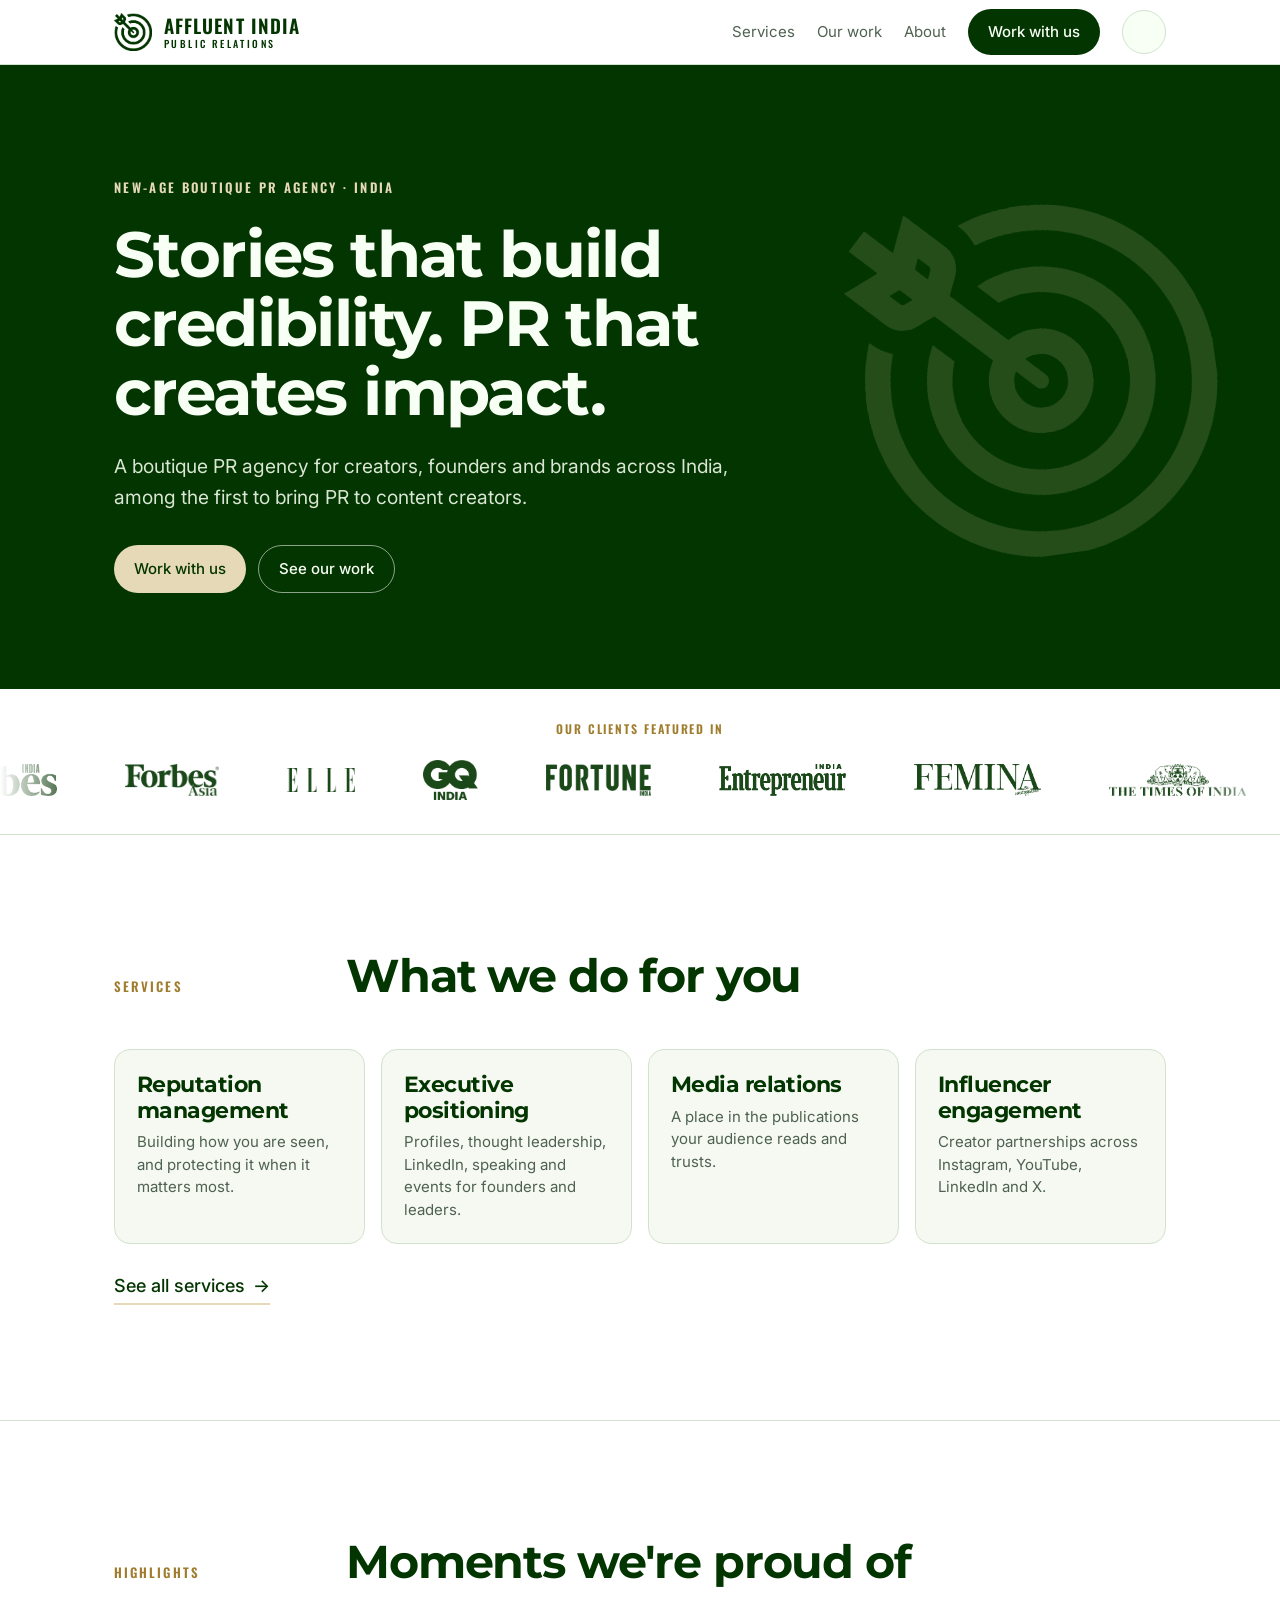
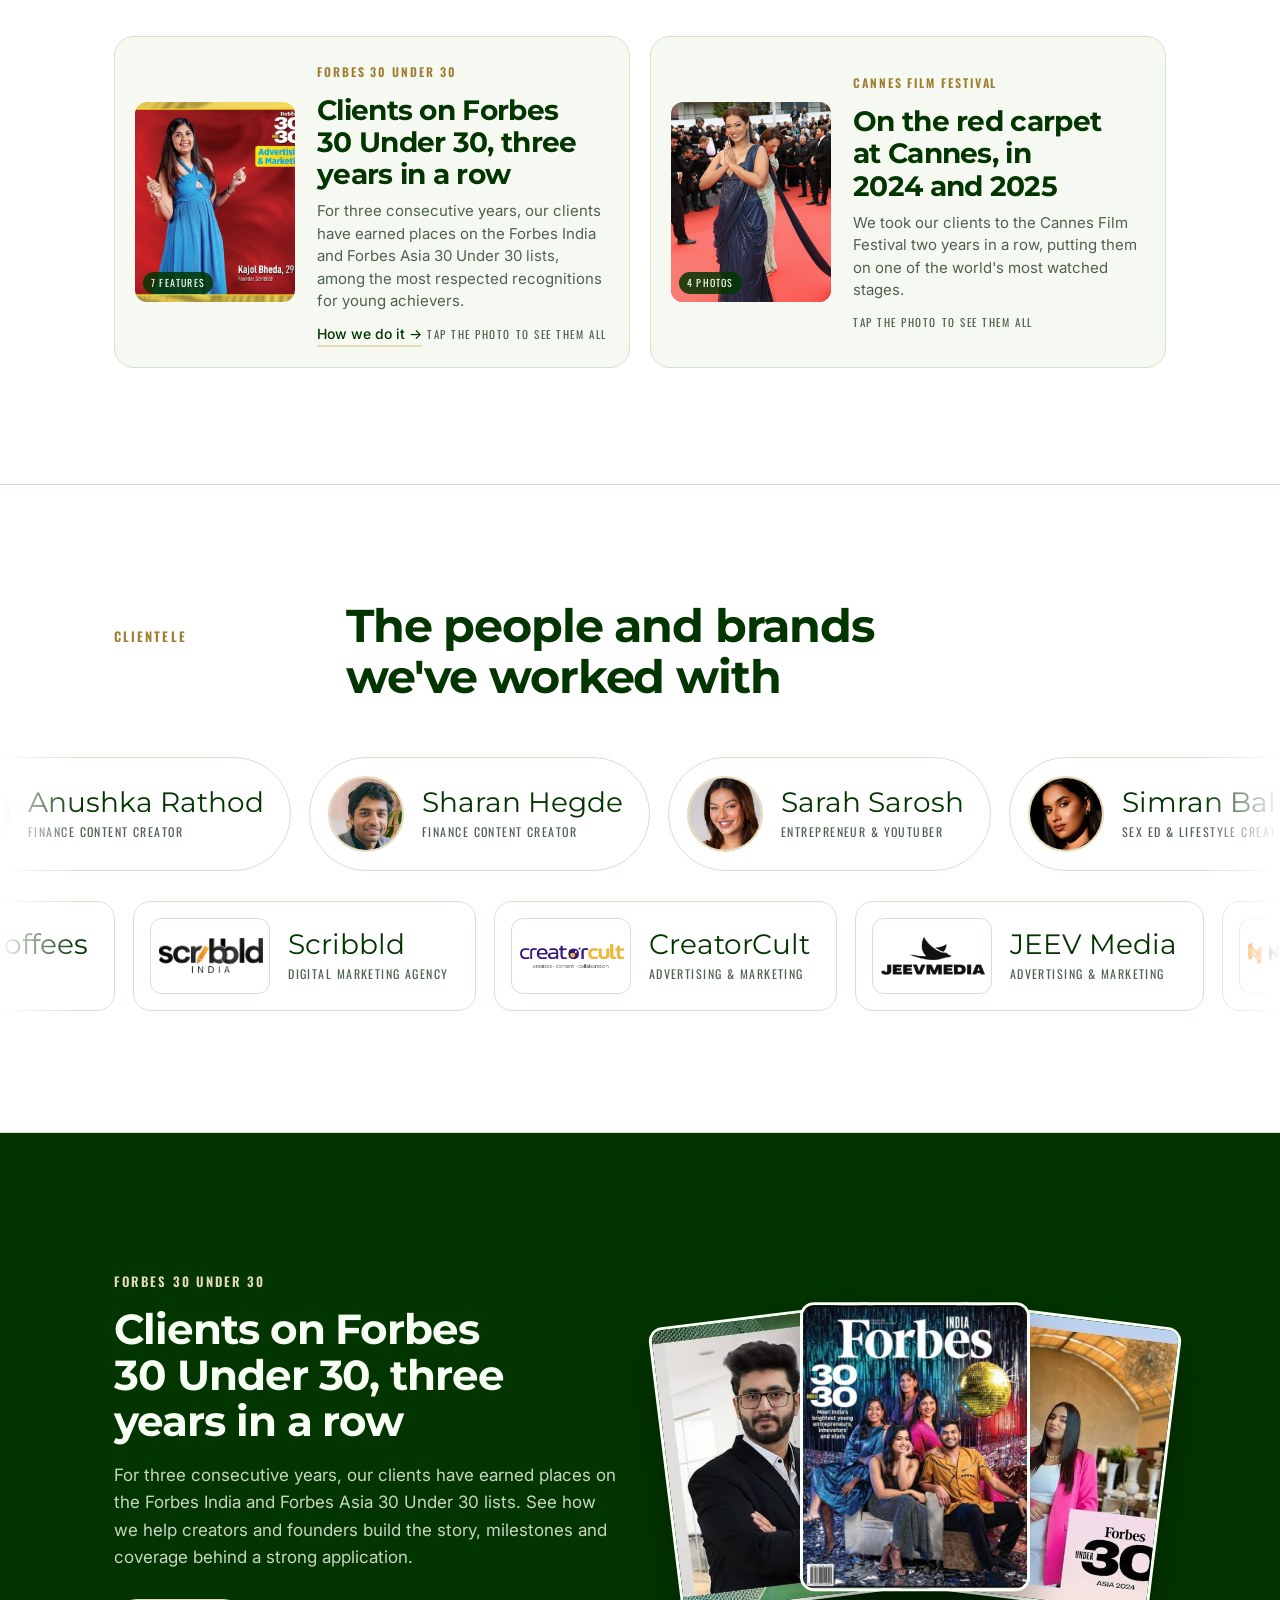
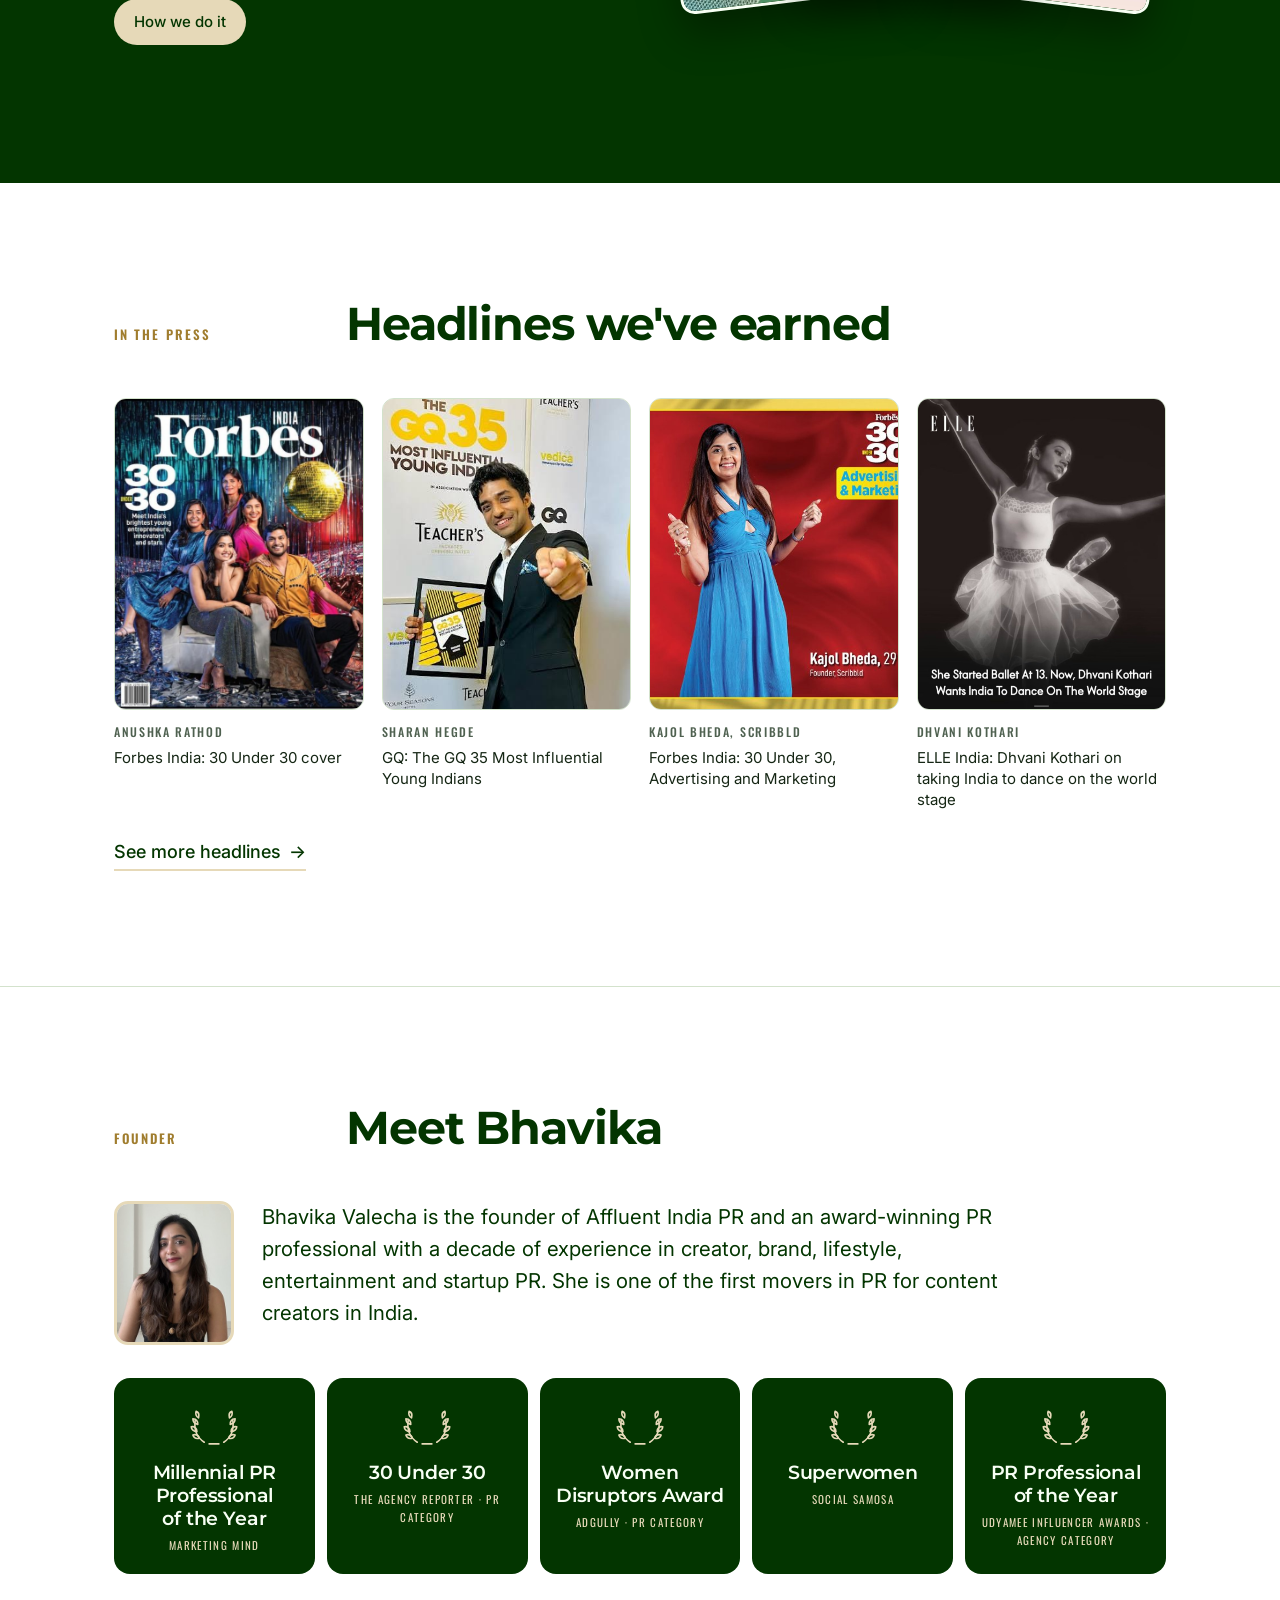
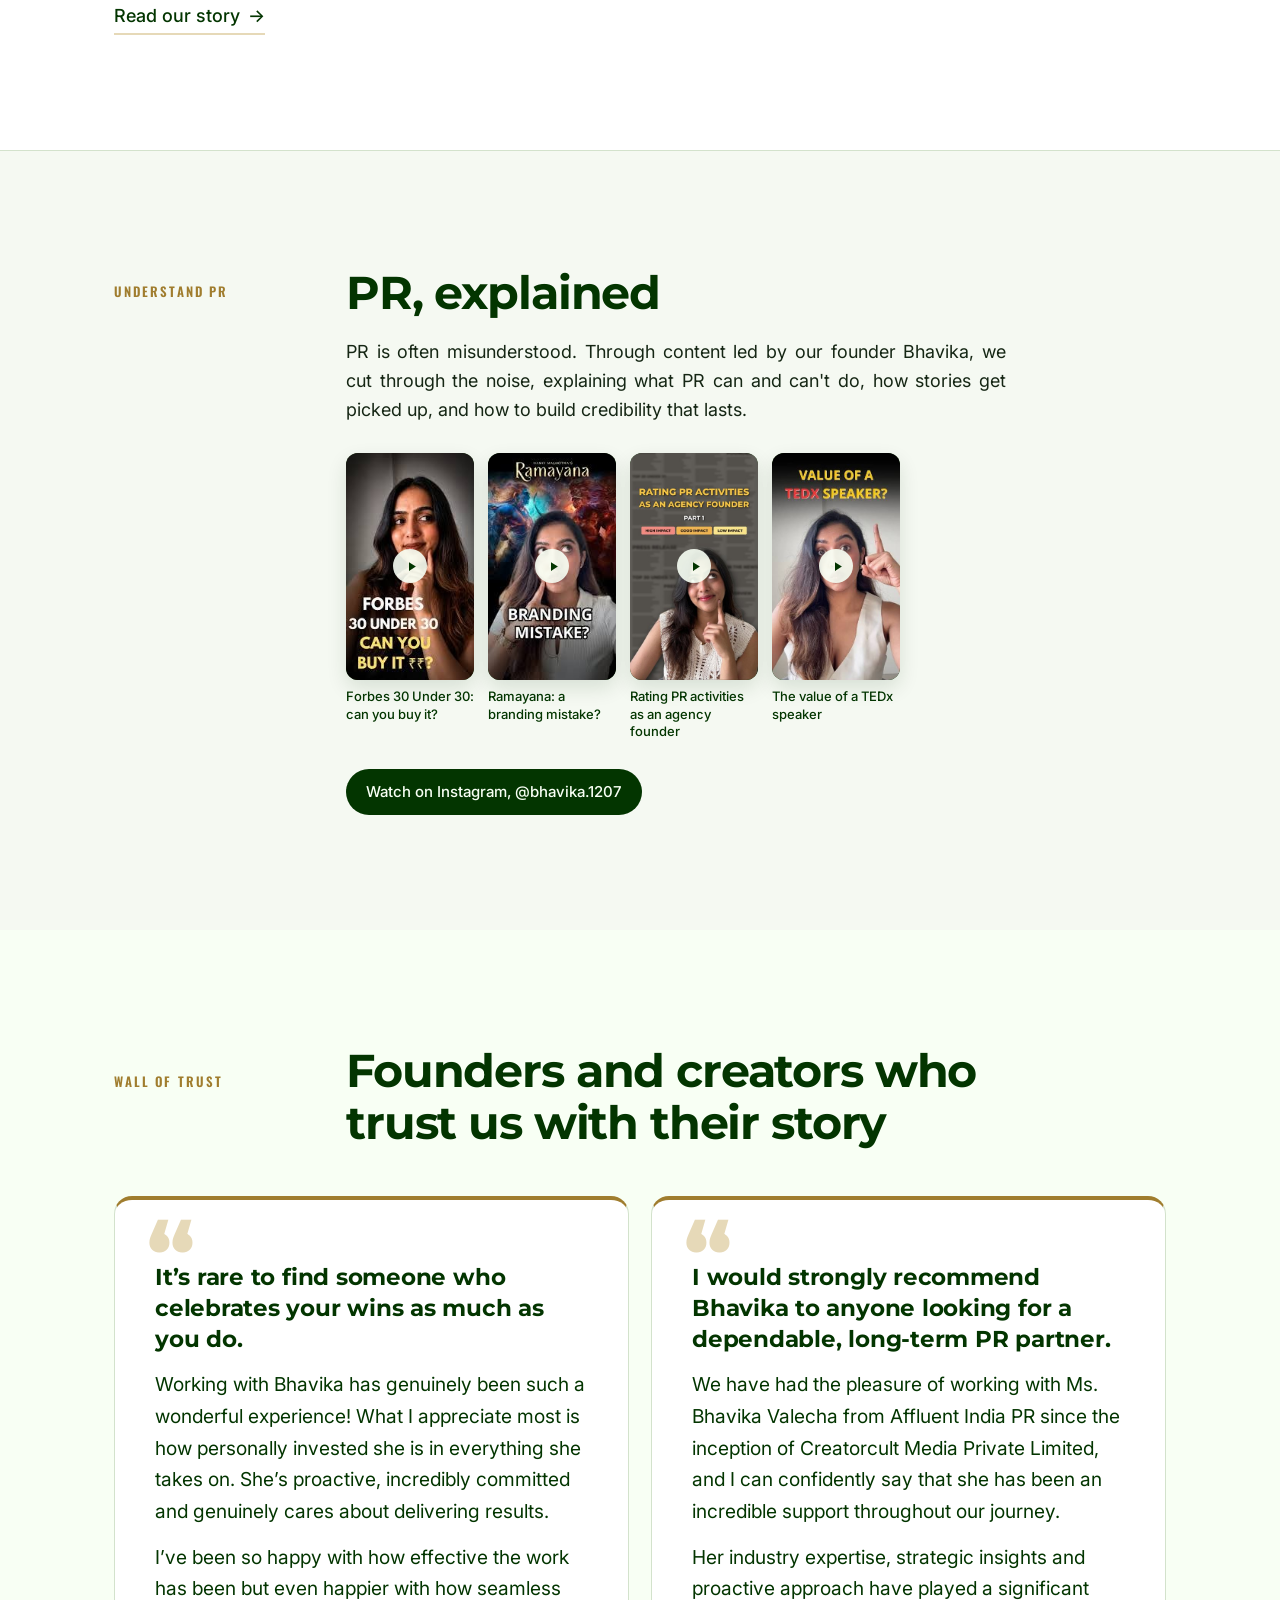
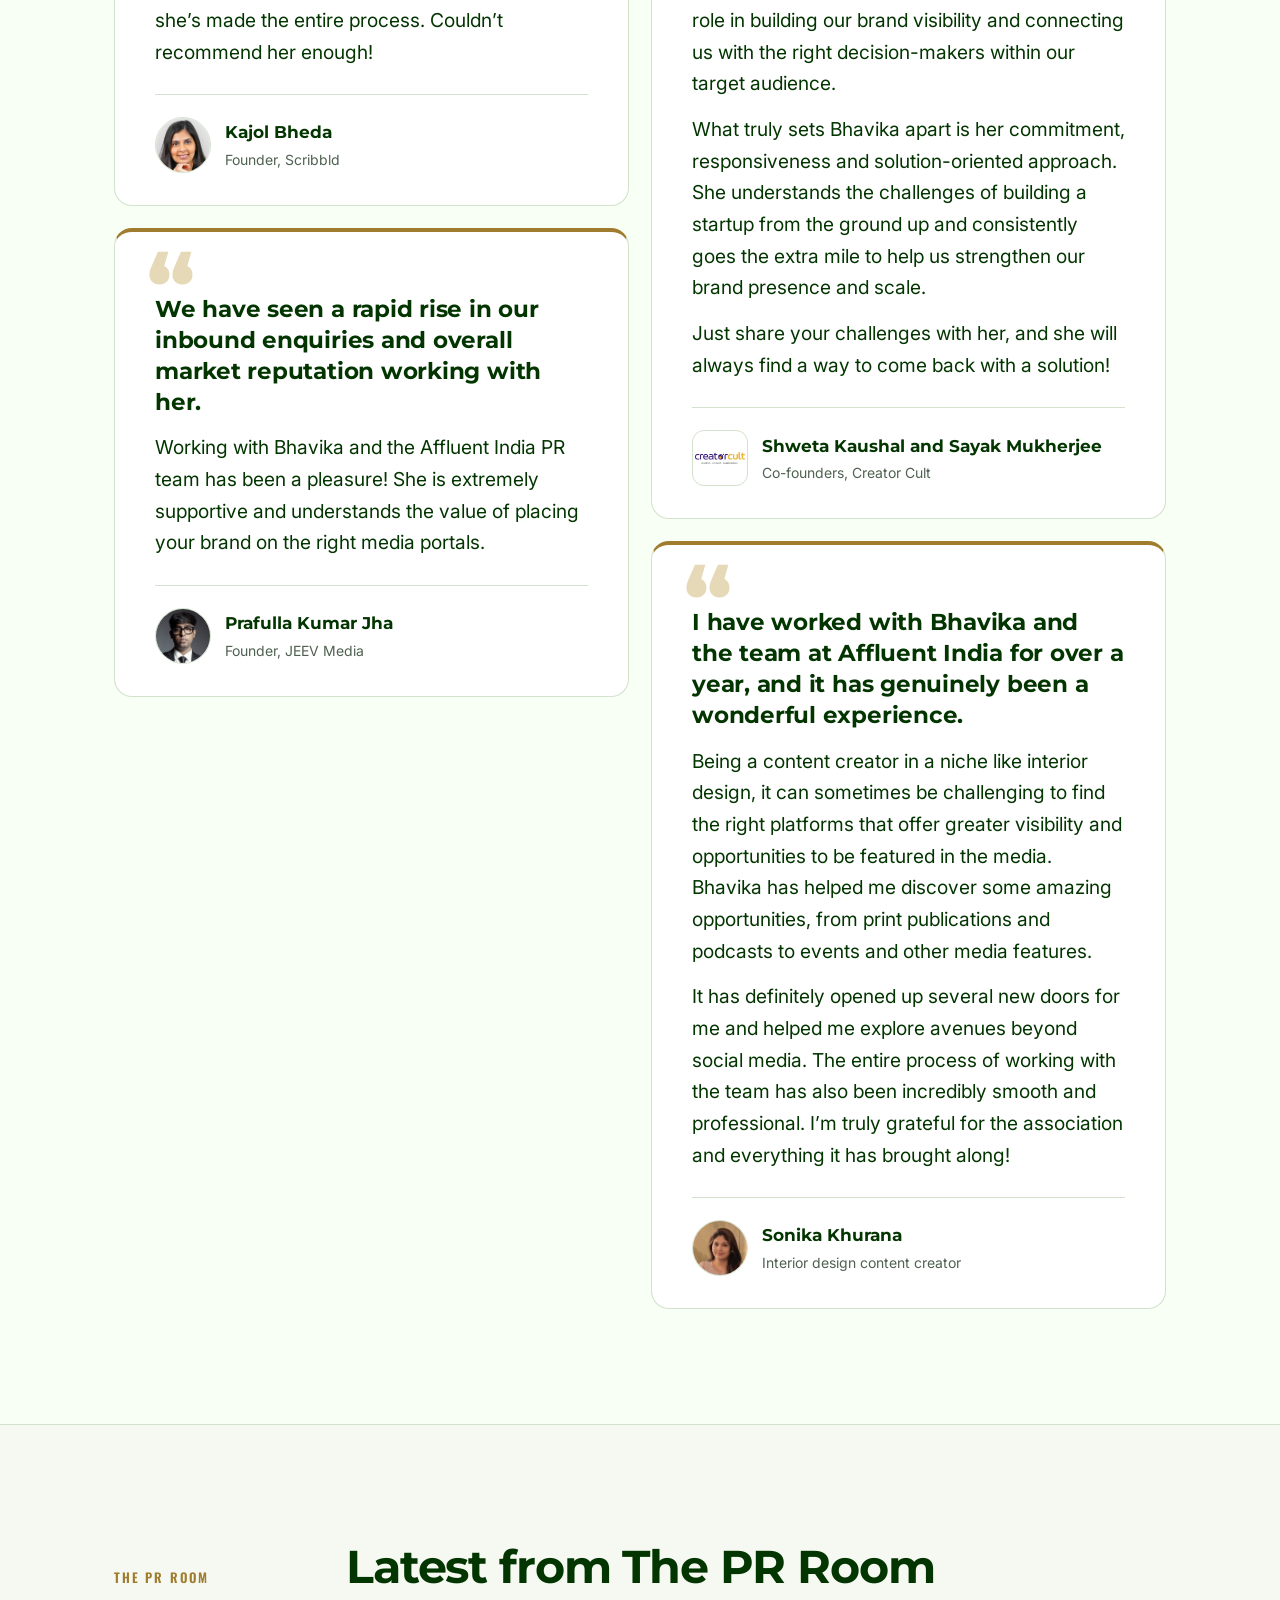
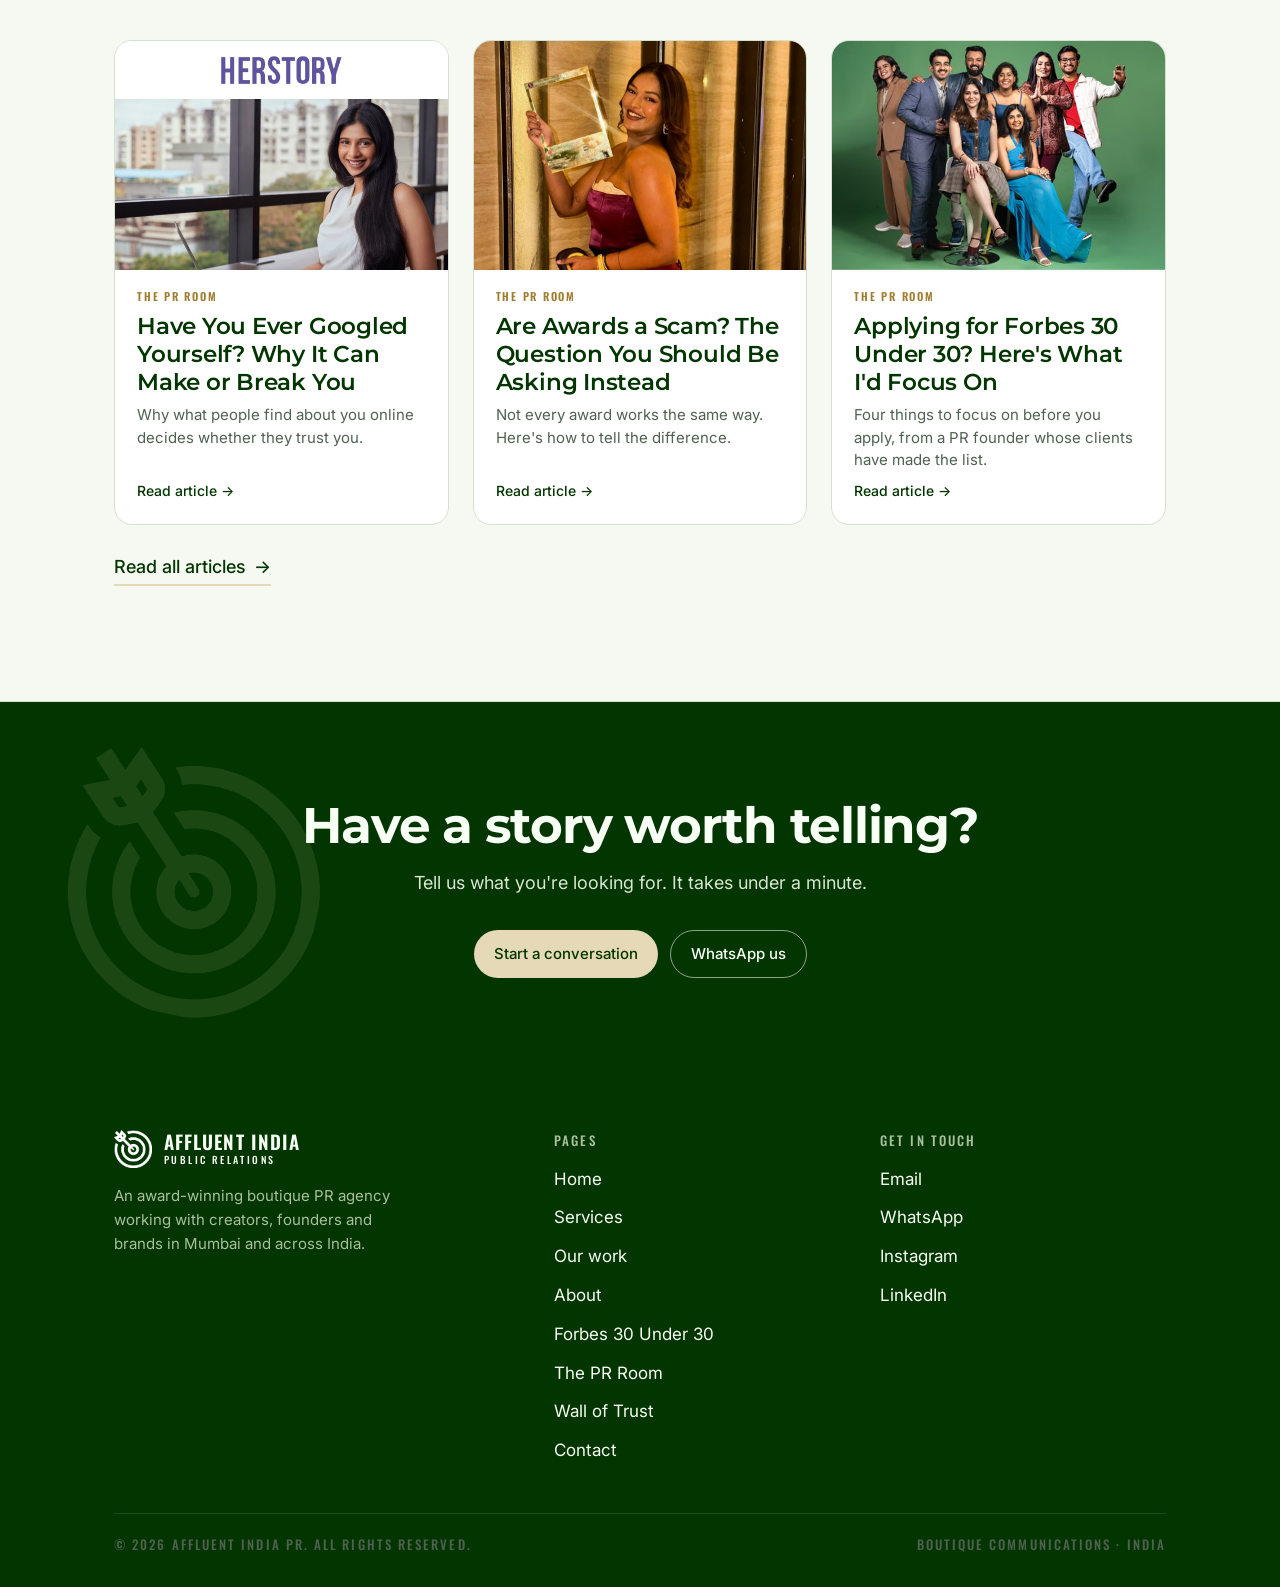
==== index.html @ 56aa9fbf "Add files via upload" ====
<!DOCTYPE html>
<html lang="en">
<head>
<meta charset="utf-8">
<meta name="viewport" content="width=device-width, initial-scale=1">
<title>Affluent India PR | Award-Winning PR Agency for Creators, Founders &amp; Brands in India</title>
<meta name="description" content="Award-winning boutique PR agency with clients on Forbes 30 Under 30 lists three years in a row, Cannes red carpets and coverage in ELLE, GQ and Forbes. PR for creators, founders and brands in Mumbai and across India.">
<meta property="og:title" content="Affluent India PR | Award-Winning PR Agency for Creators, Founders &amp; Brands in India">
<meta property="og:description" content="Award-winning boutique PR agency with clients on Forbes 30 Under 30 lists three years in a row, Cannes red carpets and coverage in ELLE, GQ and Forbes. PR for creators, founders and brands in Mumbai and across India.">
<meta property="og:type" content="website">
<meta name="theme-color" content="#033500">
<link rel="icon" type="image/png" href="mark.png">
<script type="application/ld+json">
{
  "@context": "https://schema.org",
  "@type": "ProfessionalService",
  "name": "Affluent India PR",
  "alternateName": "Affluent India Public Relations",
  "description": "Boutique communications agency for creators, startups and lifestyle brands.",
  "email": "bhavika@affluentindiapr.com",
  "telephone": "+91 98908 66324",
  "founder": {"@type": "Person", "name": "Bhavika Valecha", "jobTitle": "Founder of Affluent India PR; PR and reputation content creator and educator", "url": "https://www.instagram.com/bhavika.1207", "award": ["Millennial PR Professional of the Year, Marketing Mind", "30 Under 30, PR category, The Agency Reporter", "Women Disruptors Award, PR category, Adgully", "Superwomen, Social Samosa", "PR Professional of the Year (Agency), Udyamee Influencer Awards"]},
  "knowsAbout": ["Public relations", "PR for content creators", "Startup PR", "Influencer marketing", "Reputation management", "Executive positioning", "Media relations"],
  "areaServed": "India",
  "sameAs": ["https://www.instagram.com/affluentindiapr", "https://www.linkedin.com/company/affluent-india-public-relations/", "https://www.instagram.com/bhavika.1207"]
}
</script>
<link rel="preconnect" href="https://fonts.googleapis.com">
<link rel="preconnect" href="https://fonts.gstatic.com" crossorigin>
<link href="https://fonts.googleapis.com/css2?family=Montserrat:ital,wght@0,500..800;1,500..700&family=Inter:wght@300;400;500;600&family=Oswald:wght@400;500;600&display=swap" rel="stylesheet">
<link rel="stylesheet" href="site.css">
</head>
<body data-page="index">

<header class="nav">
  <div class="wrap">
    <a class="brand" href="index.html" aria-label="Affluent India Public Relations, home"><img src="mark.png" alt=""><span class="wm"><b>AFFLUENT INDIA</b><small>PUBLIC RELATIONS</small></span></a>
    <nav aria-label="Main">
      <a href="services.html">Services</a>
      <a href="work.html">Our work</a>
      <a href="about.html">About</a>
      <a class="btn" href="contact.html">Work with us</a>
      <button type="button" class="menu-btn" id="menu-btn" aria-expanded="false" aria-controls="menu" aria-label="Open menu"><span></span><span></span><span></span></button>
    </nav>
  </div>
  <div class="menu" id="menu" hidden>
    <ul class="wrap">
        <li><a href="index.html" aria-current="page">Home</a></li>
        <li><a href="services.html">Services</a></li>
        <li><a href="work.html">Our work</a></li>
        <li><a href="about.html">About</a></li>
        <li><a href="forbes-30-under-30.html">Forbes 30 Under 30</a></li>
        <li><a href="the-pr-room.html">The PR Room</a></li>
        <li><a href="testimonials.html">Wall of Trust</a></li>
        <li><a href="contact.html">Contact</a></li>
    </ul>
  </div>
</header>

<main id="top">
  <section class="band">
    <div class="wrap">
      <span class="band-eyebrow">New-age boutique PR agency · India</span>
      <h1>Stories that build credibility. PR that creates <em>impact</em>.</h1>
      <p class="band-sub">A boutique PR agency for creators, founders and brands across India, among the first to bring PR to content creators.</p>
      <div class="band-actions"><a class="btn btn-light" href="contact.html">Work with us</a><a class="btn btn-ghost-light" href="work.html">See our work</a></div>
    </div>
  </section>

  <section class="featured" aria-label="Publications our clients have been featured in">
    <div class="wrap">
      <span class="featured-label">Our clients featured in</span>
    </div>
    <div class="marquee pub-marquee" aria-label="Publications">
      <div class="track"><ul class="m-list pub-list">
        <li class="pub"><img src="forbes-india.png" alt="Forbes India" class="pl-forbes-india" loading="lazy"></li>
        <li class="pub"><img src="forbes-asia.png" alt="Forbes Asia" class="pl-forbes-asia" loading="lazy"></li>
        <li class="pub"><img src="elle.png" alt="ELLE" class="pl-elle" loading="lazy"></li>
        <li class="pub"><img src="gq-india.png" alt="GQ India" class="pl-gq-india" loading="lazy"></li>
        <li class="pub"><img src="fortune.png" alt="Fortune India" class="pl-fortune" loading="lazy"></li>
        <li class="pub"><img src="entrepreneur.png" alt="Entrepreneur India" class="pl-entrepreneur" loading="lazy"></li>
        <li class="pub"><img src="femina.png" alt="Femina" class="pl-femina" loading="lazy"></li>
        <li class="pub"><img src="times-of-india.png" alt="The Times of India" class="pl-times-of-india" loading="lazy"></li>
        <li class="pub"><img src="et-now.png" alt="ET Now" class="pl-et-now" loading="lazy"></li>
        <li class="pub"><img src="cnn-news18.png" alt="CNN-News18" class="pl-cnn-news18" loading="lazy"></li>
        <li class="pub"><img src="forbes-india.png" alt="Forbes India" class="pl-forbes-india" loading="lazy"></li>
        <li class="pub"><img src="forbes-asia.png" alt="Forbes Asia" class="pl-forbes-asia" loading="lazy"></li>
        <li class="pub"><img src="elle.png" alt="ELLE" class="pl-elle" loading="lazy"></li>
        <li class="pub"><img src="gq-india.png" alt="GQ India" class="pl-gq-india" loading="lazy"></li>
        <li class="pub"><img src="fortune.png" alt="Fortune India" class="pl-fortune" loading="lazy"></li>
        <li class="pub"><img src="entrepreneur.png" alt="Entrepreneur India" class="pl-entrepreneur" loading="lazy"></li>
        <li class="pub"><img src="femina.png" alt="Femina" class="pl-femina" loading="lazy"></li>
        <li class="pub"><img src="times-of-india.png" alt="The Times of India" class="pl-times-of-india" loading="lazy"></li>
        <li class="pub"><img src="et-now.png" alt="ET Now" class="pl-et-now" loading="lazy"></li>
        <li class="pub"><img src="cnn-news18.png" alt="CNN-News18" class="pl-cnn-news18" loading="lazy"></li>
      </ul></div>
    </div>
  </section>

  <section class="block svc-sum">
    <div class="wrap">
      <div class="sec-head">
        <div class="label">Services</div>
        <h2>What we <em>do</em> for you</h2>
      </div>
      <div class="sum-grid">
        <div class="sum"><h3>Reputation management</h3><p>Building how you are seen, and protecting it when it matters most.</p></div>
        <div class="sum"><h3>Executive positioning</h3><p>Profiles, thought leadership, LinkedIn, speaking and events for founders and leaders.</p></div>
        <div class="sum"><h3>Media relations</h3><p>A place in the publications your audience reads and trusts.</p></div>
        <div class="sum"><h3>Influencer engagement</h3><p>Creator partnerships across Instagram, YouTube, LinkedIn and X.</p></div>
      </div>
      <a class="more" href="services.html">See all services <span aria-hidden="true">→</span></a>
    </div>
  </section>

  <section class="block milestones" id="milestones">
    <div class="wrap">
      <div class="sec-head">
        <div class="label">Highlights</div>
        <h2>Moments we're <em>proud of</em></h2>
      </div>
      <div class="ms-grid">
        <article class="ms">
          <button type="button" class="ms-media ms-slides" aria-label="View all Forbes 30 Under 30 features"><img src="anushka-1.jpg" alt="Anushka Rathod, Forbes India 30 Under 30 cover" data-who="Anushka Rathod" data-cap="Forbes India 30 Under 30 cover" class="on"><img src="scribbld-1.jpg" alt="Kajol Bheda, Scribbld, Forbes India 30 Under 30" data-who="Kajol Bheda, Scribbld" data-cap="Forbes India 30 Under 30"><img src="forbes-rohith.jpg" alt="Rohith Reji, Neokred, Forbes 30 Under 30 Asia 2025" data-who="Rohith Reji, Neokred" data-cap="Forbes 30 Under 30 Asia 2025"><img src="forbes-simran.jpg" alt="Simran Jain, Forbes 30 Under 30 Asia 2024" data-who="Simran Jain" data-cap="Forbes 30 Under 30 Asia 2024"><img src="forbes-shivam.jpg" alt="Shivam Budhiraja, Forbes 30 Under 30 Asia 2026" data-who="Shivam Budhiraja" data-cap="Forbes 30 Under 30 Asia 2026"><img src="anushka-2.jpg" alt="Anushka Rathod, Forbes 30 Under 30 Asia 2024" data-who="Anushka Rathod" data-cap="Forbes 30 Under 30 Asia 2024"><img src="scribbld-3.jpg" alt="Forbes India, The 30 Under 30 class" data-who="Forbes India" data-cap="The 30 Under 30 class"><span class="ms-count">7 features</span></button>
          <div class="ms-body">
            <span class="ms-kicker">Forbes 30 Under 30</span>
            <h3>Clients on Forbes 30 Under 30, three years in a row</h3>
            <p>For three consecutive years, our clients have earned places on the Forbes India and Forbes Asia 30 Under 30 lists, among the most respected recognitions for young achievers.</p>
            <a class="ms-link" href="forbes-30-under-30.html">How we do it <span aria-hidden="true">→</span></a>
            <span class="ms-hint">Tap the photo to see them all</span>
          </div>
        </article>
        <article class="ms">
          <button type="button" class="ms-media ms-slides" aria-label="View Cannes red carpet photos" style="background:#0a420a url(cannes-sharan.jpg) center top / cover no-repeat"><img src="cannes-sharan.jpg" alt="Sharan Hegde at Cannes" data-who="Sharan Hegde" data-cap="Cannes Film Festival" class="on"><img src="cannes-sarah.jpg" alt="Sarah Sarosh at Cannes" data-who="Sarah Sarosh" data-cap="Cannes Film Festival"><img src="cannes-simran.jpg" alt="Simran Balar Jain at Cannes" data-who="Simran Balar Jain" data-cap="Cannes Film Festival"><img src="cannes-bhavika.jpg" alt="Bhavika Valecha at Cannes" data-who="Bhavika Valecha" data-cap="On the red carpet with our clients"><span class="ms-count">4 photos</span></button>
          <div class="ms-body">
            <span class="ms-kicker">Cannes Film Festival</span>
            <h3>On the red carpet at Cannes, in 2024 and 2025</h3>
            <p>We took our clients to the Cannes Film Festival two years in a row, putting them on one of the world's most watched stages.</p>
            <span class="ms-hint">Tap the photo to see them all</span>
          </div>
        </article>
      </div>
    </div>
  </section>

  <section class="block clients" id="clients">
    <div class="wrap">
      <div class="sec-head">
        <div class="label">Clientele</div>
        <h2>The people and brands <em>we've worked with</em></h2>
      </div>
    </div>
    <div class="marquee" aria-label="Creators and personalities">
      <div class="track"><ul class="m-list">
        <li class="card person"><span class="face"><img src="anushka.jpg" alt="" loading="lazy"></span><span class="txt"><span class="name">Anushka Rathod</span><span class="what">Finance content creator</span></span></li>
<li class="card person"><span class="face"><img src="sharan.jpg" alt="" loading="lazy"></span><span class="txt"><span class="name">Sharan Hegde</span><span class="what">Finance content creator</span></span></li>
<li class="card person"><span class="face"><img src="sarah.jpg" alt="" loading="lazy"></span><span class="txt"><span class="name">Sarah Sarosh</span><span class="what">Entrepreneur & YouTuber</span></span></li>
<li class="card person"><span class="face"><img src="simran.jpg" alt="" loading="lazy"></span><span class="txt"><span class="name">Simran Balar Jain</span><span class="what">Sex ed & lifestyle creator</span></span></li>
<li class="card person"><span class="face"><img src="dhvani.jpg" alt="" loading="lazy"></span><span class="txt"><span class="name">Dhvani Kothari</span><span class="what">Founder, National Ballet School of India</span></span></li>
<li class="card person"><span class="face"><img src="shivam.jpg" alt="" loading="lazy"></span><span class="txt"><span class="name">Shivam Budhiraja</span><span class="what">Content creator</span></span></li>
<li class="card person"><span class="face"><img src="tanya.jpg" alt="" loading="lazy"></span><span class="txt"><span class="name">Tanya Mehra</span><span class="what">Mom influencer</span></span></li>
<li class="card person"><span class="face"><img src="alfiya.jpg" alt="" loading="lazy"></span><span class="txt"><span class="name">Alfiya Karim Khan</span><span class="what">Modest fashion creator</span></span></li>
<li class="card person"><span class="face"><img src="sonika.jpg" alt="" loading="lazy"></span><span class="txt"><span class="name">Sonika Khurana</span><span class="what">Interior design educator</span></span></li>
<li class="card person"><span class="face"><img src="kiara.jpg" alt="" loading="lazy"></span><span class="txt"><span class="name">Kiara</span><span class="what">Artist, music producer & composer</span></span></li>
      </ul></div>
    </div>
    <div class="marquee reverse" aria-label="Brands, startups and hospitality">
      <div class="track"><ul class="m-list">
        <li class="card brandcard"><span class="logo"><img src="scribbld.png" alt="" loading="lazy"></span><span class="txt"><span class="name">Scribbld</span><span class="what">Digital marketing agency</span></span></li>
<li class="card brandcard"><span class="logo"><img src="creatorcult.png" alt="" loading="lazy"></span><span class="txt"><span class="name">CreatorCult</span><span class="what">Advertising &amp; marketing</span></span></li>
<li class="card brandcard"><span class="logo"><img src="jeevmedia.png" alt="" loading="lazy"></span><span class="txt"><span class="name">JEEV Media</span><span class="what">Advertising &amp; marketing</span></span></li>
<li class="card brandcard"><span class="logo"><img src="neokred.png" alt="" loading="lazy"></span><span class="txt"><span class="name">Neokred</span><span class="what">SaaS startup</span></span></li>
<li class="card brandcard"><span class="logo"><img src="myfandom.png" alt="" loading="lazy"></span><span class="txt"><span class="name">MyFandom</span><span class="what">Premium merchandise</span></span></li>
<li class="card brandcard"><span class="logo"><img src="runfrenzy.png" alt="" loading="lazy"></span><span class="txt"><span class="name">Run Frenzy</span><span class="what">Production agency</span></span></li>
<li class="card brandcard"><span class="logo"><img src="thepark.png" alt="" loading="lazy"></span><span class="txt"><span class="name">The Park Hotel Navi Mumbai</span><span class="what">Hospitality</span></span></li>
<li class="card brandcard"><span class="logo"><img src="uma.png" alt="" loading="lazy"></span><span class="txt"><span class="name">Uma by the Sea</span><span class="what">Café and restaurant</span></span></li>
<li class="card brandcard"><span class="logo"><img src="tts.png" alt="" loading="lazy"></span><span class="txt"><span class="name">Tint, Tone and Shade Interiors</span><span class="what">Interior design studio</span></span></li>
<li class="card brandcard"><span class="logo"><img src="impulse.png" alt="" loading="lazy"></span><span class="txt"><span class="name">Impulse Coffees</span><span class="what">Beverage brand</span></span></li>
<li class="card brandcard"><span class="logo"><img src="scribbld.png" alt="" loading="lazy"></span><span class="txt"><span class="name">Scribbld</span><span class="what">Digital marketing agency</span></span></li>
<li class="card brandcard"><span class="logo"><img src="creatorcult.png" alt="" loading="lazy"></span><span class="txt"><span class="name">CreatorCult</span><span class="what">Advertising &amp; marketing</span></span></li>
<li class="card brandcard"><span class="logo"><img src="jeevmedia.png" alt="" loading="lazy"></span><span class="txt"><span class="name">JEEV Media</span><span class="what">Advertising &amp; marketing</span></span></li>
<li class="card brandcard"><span class="logo"><img src="neokred.png" alt="" loading="lazy"></span><span class="txt"><span class="name">Neokred</span><span class="what">SaaS startup</span></span></li>
<li class="card brandcard"><span class="logo"><img src="myfandom.png" alt="" loading="lazy"></span><span class="txt"><span class="name">MyFandom</span><span class="what">Premium merchandise</span></span></li>
<li class="card brandcard"><span class="logo"><img src="runfrenzy.png" alt="" loading="lazy"></span><span class="txt"><span class="name">Run Frenzy</span><span class="what">Production agency</span></span></li>
<li class="card brandcard"><span class="logo"><img src="thepark.png" alt="" loading="lazy"></span><span class="txt"><span class="name">The Park Hotel Navi Mumbai</span><span class="what">Hospitality</span></span></li>
<li class="card brandcard"><span class="logo"><img src="uma.png" alt="" loading="lazy"></span><span class="txt"><span class="name">Uma by the Sea</span><span class="what">Café and restaurant</span></span></li>
<li class="card brandcard"><span class="logo"><img src="tts.png" alt="" loading="lazy"></span><span class="txt"><span class="name">Tint, Tone and Shade Interiors</span><span class="what">Interior design studio</span></span></li>
<li class="card brandcard"><span class="logo"><img src="impulse.png" alt="" loading="lazy"></span><span class="txt"><span class="name">Impulse Coffees</span><span class="what">Beverage brand</span></span></li>
      </ul></div>
    </div>
  </section>

  <section class="home-forbes">
    <div class="wrap hf-grid">
      <div class="hf-copy">
        <div class="label">Forbes 30 Under 30</div>
        <h2>Clients on Forbes 30 Under 30, <em>three years in a row</em></h2>
        <p>For three consecutive years, our clients have earned places on the Forbes India and Forbes Asia 30 Under 30 lists. See how we help creators and founders build the story, milestones and coverage behind a strong application.</p>
        <a class="btn btn-light" href="forbes-30-under-30.html">How we do it</a>
      </div>
      <a class="hf-pics" href="forbes-30-under-30.html" aria-label="Forbes 30 Under 30 clients">
        <img src="forbes-shivam.jpg" alt="Shivam Budhiraja, Forbes 30 Under 30 Asia 2026" loading="lazy">
        <img src="anushka-1.jpg" alt="Anushka Rathod, Forbes India 30 Under 30 cover" loading="lazy">
        <img src="forbes-simran.jpg" alt="Simran Jain, Forbes 30 Under 30 Asia 2024" loading="lazy">
      </a>
    </div>
  </section>

  <section class="block hl">
    <div class="wrap">
      <div class="sec-head">
        <div class="label">In the press</div>
        <h2>Headlines we've <em>earned</em></h2>
      </div>
      <div class="hl-grid">
        <button type="button" class="hl-card" data-src="anushka-1.jpg" data-who="Anushka Rathod" data-cap="Forbes India: 30 Under 30 cover"><span class="hl-img"><img src="anushka-1.jpg" alt="Anushka Rathod, Forbes India: 30 Under 30 cover" loading="lazy"></span><span class="hl-who">Anushka Rathod</span><span class="hl-cap">Forbes India: 30 Under 30 cover</span></button>
        <button type="button" class="hl-card" data-src="sharan-2.jpg" data-who="Sharan Hegde" data-cap="GQ: The GQ 35 Most Influential Young Indians"><span class="hl-img"><img src="sharan-2.jpg" alt="Sharan Hegde, GQ: The GQ 35 Most Influential Young Indians" loading="lazy"></span><span class="hl-who">Sharan Hegde</span><span class="hl-cap">GQ: The GQ 35 Most Influential Young Indians</span></button>
        <button type="button" class="hl-card" data-src="scribbld-1.jpg" data-who="Kajol Bheda, Scribbld" data-cap="Forbes India: 30 Under 30, Advertising and Marketing"><span class="hl-img"><img src="scribbld-1.jpg" alt="Kajol Bheda, Scribbld, Forbes India: 30 Under 30, Advertising and Marketing" loading="lazy"></span><span class="hl-who">Kajol Bheda, Scribbld</span><span class="hl-cap">Forbes India: 30 Under 30, Advertising and Marketing</span></button>
        <button type="button" class="hl-card" data-src="dhvani-1.jpg" data-who="Dhvani Kothari" data-cap="ELLE India: Dhvani Kothari on taking India to dance on the world stage"><span class="hl-img"><img src="dhvani-1.jpg" alt="Dhvani Kothari, ELLE India: Dhvani Kothari on taking India to dance on the world stage" loading="lazy"></span><span class="hl-who">Dhvani Kothari</span><span class="hl-cap">ELLE India: Dhvani Kothari on taking India to dance on the world stage</span></button>
      </div>
      <a class="more" href="work.html#press">See more headlines <span aria-hidden="true">→</span></a>
    </div>
  </section>

  <section class="block about-sum">
    <div class="wrap">
      <div class="sec-head">
        <div class="label">Founder</div>
        <h2>Meet <em>Bhavika</em></h2>
      </div>
      <div class="as-grid">
        <img class="as-photo" src="bhavika-sm.jpg" alt="Bhavika Valecha" width="100" height="120">
        <div>
          <p class="as-text">Bhavika Valecha is the founder of Affluent India PR and an award-winning PR professional with a decade of experience in creator, brand, lifestyle, entertainment and startup PR. She is one of the first movers in PR for content creators in India.</p>
        </div>
      </div>
      <div class="awards awards-row">
        <div class="label awards-label">Awards &amp; recognition</div>
        <div class="award award-top"><svg class="laurel" viewBox="0 0 64 64" aria-hidden="true"><path d="M20 52c-9-6-13-16-11-28"/><path d="M44 52c9-6 13-16 11-28"/><path d="M12 30c-4-1-6-4-6-7 4 0 6 3 6 7z"/><path d="M11 39c-4 0-7-3-7-6 4-1 7 2 7 6z"/><path d="M14 47c-4 1-7-1-8-4 4-1 7 1 8 4z"/><path d="M13 22c-3-2-4-5-3-8 3 1 4 4 3 8z"/><path d="M52 30c4-1 6-4 6-7-4 0-6 3-6 7z"/><path d="M53 39c4 0 7-3 7-6-4-1-7 2-7 6z"/><path d="M50 47c4 1 7-1 8-4-4-1-7 1-8 4z"/><path d="M51 22c3-2 4-5 3-8-3 1-4 4-3 8z"/><path d="M26 54h12"/></svg><strong>Millennial PR Professional of the Year</strong><span>Marketing Mind</span></div>
        <div class="award"><svg class="laurel" viewBox="0 0 64 64" aria-hidden="true"><path d="M20 52c-9-6-13-16-11-28"/><path d="M44 52c9-6 13-16 11-28"/><path d="M12 30c-4-1-6-4-6-7 4 0 6 3 6 7z"/><path d="M11 39c-4 0-7-3-7-6 4-1 7 2 7 6z"/><path d="M14 47c-4 1-7-1-8-4 4-1 7 1 8 4z"/><path d="M13 22c-3-2-4-5-3-8 3 1 4 4 3 8z"/><path d="M52 30c4-1 6-4 6-7-4 0-6 3-6 7z"/><path d="M53 39c4 0 7-3 7-6-4-1-7 2-7 6z"/><path d="M50 47c4 1 7-1 8-4-4-1-7 1-8 4z"/><path d="M51 22c3-2 4-5 3-8-3 1-4 4-3 8z"/><path d="M26 54h12"/></svg><strong>30 Under 30</strong><span>The Agency Reporter · PR category</span></div>
        <div class="award"><svg class="laurel" viewBox="0 0 64 64" aria-hidden="true"><path d="M20 52c-9-6-13-16-11-28"/><path d="M44 52c9-6 13-16 11-28"/><path d="M12 30c-4-1-6-4-6-7 4 0 6 3 6 7z"/><path d="M11 39c-4 0-7-3-7-6 4-1 7 2 7 6z"/><path d="M14 47c-4 1-7-1-8-4 4-1 7 1 8 4z"/><path d="M13 22c-3-2-4-5-3-8 3 1 4 4 3 8z"/><path d="M52 30c4-1 6-4 6-7-4 0-6 3-6 7z"/><path d="M53 39c4 0 7-3 7-6-4-1-7 2-7 6z"/><path d="M50 47c4 1 7-1 8-4-4-1-7 1-8 4z"/><path d="M51 22c3-2 4-5 3-8-3 1-4 4-3 8z"/><path d="M26 54h12"/></svg><strong>Women Disruptors Award</strong><span>Adgully · PR category</span></div>
        <div class="award"><svg class="laurel" viewBox="0 0 64 64" aria-hidden="true"><path d="M20 52c-9-6-13-16-11-28"/><path d="M44 52c9-6 13-16 11-28"/><path d="M12 30c-4-1-6-4-6-7 4 0 6 3 6 7z"/><path d="M11 39c-4 0-7-3-7-6 4-1 7 2 7 6z"/><path d="M14 47c-4 1-7-1-8-4 4-1 7 1 8 4z"/><path d="M13 22c-3-2-4-5-3-8 3 1 4 4 3 8z"/><path d="M52 30c4-1 6-4 6-7-4 0-6 3-6 7z"/><path d="M53 39c4 0 7-3 7-6-4-1-7 2-7 6z"/><path d="M50 47c4 1 7-1 8-4-4-1-7 1-8 4z"/><path d="M51 22c3-2 4-5 3-8-3 1-4 4-3 8z"/><path d="M26 54h12"/></svg><strong>Superwomen</strong><span>Social Samosa</span></div>
        <div class="award"><svg class="laurel" viewBox="0 0 64 64" aria-hidden="true"><path d="M20 52c-9-6-13-16-11-28"/><path d="M44 52c9-6 13-16 11-28"/><path d="M12 30c-4-1-6-4-6-7 4 0 6 3 6 7z"/><path d="M11 39c-4 0-7-3-7-6 4-1 7 2 7 6z"/><path d="M14 47c-4 1-7-1-8-4 4-1 7 1 8 4z"/><path d="M13 22c-3-2-4-5-3-8 3 1 4 4 3 8z"/><path d="M52 30c4-1 6-4 6-7-4 0-6 3-6 7z"/><path d="M53 39c4 0 7-3 7-6-4-1-7 2-7 6z"/><path d="M50 47c4 1 7-1 8-4-4-1-7 1-8 4z"/><path d="M51 22c3-2 4-5 3-8-3 1-4 4-3 8z"/><path d="M26 54h12"/></svg><strong>PR Professional of the Year</strong><span>Udyamee Influencer Awards · Agency category</span></div>
      </div>
      <a class="more" href="about.html">Read our story <span aria-hidden="true">→</span></a>
    </div>
  </section>

  <section class="block learn" id="learn">
    <div class="wrap learn-grid">
      <div class="label">Understand PR</div>
      <div class="learn-main">
        <h2>PR, <em>explained</em></h2>
        <p class="learn-copy">PR is often misunderstood. Through content led by our founder Bhavika, we cut through the noise, explaining what PR can and can't do, how stories get picked up, and how to build credibility that lasts.</p>
        <div class="reels" id="reels">
        <a class="reel" href="https://www.instagram.com/reel/DZWqeSVNL3U/">
          <span class="reel-cover"><img src="reel-1.jpg" alt="" loading="lazy"><span class="reel-num" aria-hidden="true">01</span><span class="reel-play" aria-hidden="true"><svg viewBox="0 0 24 24"><path d="M8 5v14l11-7z"/></svg></span><span class="reel-big">Forbes 30 Under 30</span></span>
          <span class="reel-title">Forbes 30 Under 30: can you buy it?</span>
        </a>
        <a class="reel" href="https://www.instagram.com/reel/DbnJEr8z0uI/">
          <span class="reel-cover"><img src="reel-2.jpg" alt="" loading="lazy"><span class="reel-num" aria-hidden="true">02</span><span class="reel-play" aria-hidden="true"><svg viewBox="0 0 24 24"><path d="M8 5v14l11-7z"/></svg></span><span class="reel-big">Ramayana: a branding mistake?</span></span>
          <span class="reel-title">Ramayana: a branding mistake?</span>
        </a>
        <a class="reel" href="https://www.instagram.com/reel/DfSAHPrNtX3/">
          <span class="reel-cover"><img src="reel-3.jpg" alt="" loading="lazy"><span class="reel-num" aria-hidden="true">03</span><span class="reel-play" aria-hidden="true"><svg viewBox="0 0 24 24"><path d="M8 5v14l11-7z"/></svg></span><span class="reel-big">Rating PR activities as an agency founder</span></span>
          <span class="reel-title">Rating PR activities as an agency founder</span>
        </a>
        <a class="reel" href="https://www.instagram.com/reel/DcApsETzTIB/">
          <span class="reel-cover"><img src="reel-4.jpg" alt="" loading="lazy"><span class="reel-num" aria-hidden="true">04</span><span class="reel-play" aria-hidden="true"><svg viewBox="0 0 24 24"><path d="M8 5v14l11-7z"/></svg></span><span class="reel-big">The value of a TEDx speaker</span></span>
          <span class="reel-title">The value of a TEDx speaker</span>
        </a>
        </div>
        <a class="btn" href="https://www.instagram.com/bhavika.1207">Watch on Instagram, @bhavika.1207</a>
      </div>
    </div>
  </section>

  <section class="block testimonials" id="testimonials">
    <div class="wrap">
      <div class="sec-head"><div class="label">Wall of Trust</div><h2>Founders and creators who trust us with their story</h2></div>
      <div class="t-grid t-count-3">
        <div class="t-col">
        <figure class="t-card" style="order:0">
          <span class="t-mark" aria-hidden="true">&ldquo;</span>
          <blockquote><p>It’s rare to find someone who celebrates your wins as much as you do.</p><p>Working with Bhavika has genuinely been such a wonderful experience! What I appreciate most is how personally invested she is in everything she takes on. She’s proactive, incredibly committed and genuinely cares about delivering results.</p><p>I’ve been so happy with how effective the work has been but even happier with how seamless she’s made the entire process. Couldn’t recommend her enough!</p></blockquote>
          <figcaption><img src="kajol.jpg" alt="" loading="lazy" class="t-photo"><span><b>Kajol Bheda</b><small>Founder, Scribbld</small></span></figcaption>
        </figure>
        <figure class="t-card" style="order:2">
          <span class="t-mark" aria-hidden="true">&ldquo;</span>
          <blockquote><p>We have seen a rapid rise in our inbound enquiries and overall market reputation working with her.</p><p>Working with Bhavika and the Affluent India PR team has been a pleasure! She is extremely supportive and understands the value of placing your brand on the right media portals.</p></blockquote>
          <figcaption><img src="prafulla.jpg" alt="" loading="lazy" class="t-photo"><span><b>Prafulla Kumar Jha</b><small>Founder, JEEV Media</small></span></figcaption>
        </figure>
        </div>
        <div class="t-col">
        <figure class="t-card" style="order:1">
          <span class="t-mark" aria-hidden="true">&ldquo;</span>
          <blockquote><p>I would strongly recommend Bhavika to anyone looking for a dependable, long-term PR partner.</p><p>We have had the pleasure of working with Ms. Bhavika Valecha from Affluent India PR since the inception of Creatorcult Media Private Limited, and I can confidently say that she has been an incredible support throughout our journey.</p><p>Her industry expertise, strategic insights and proactive approach have played a significant role in building our brand visibility and connecting us with the right decision-makers within our target audience.</p><p>What truly sets Bhavika apart is her commitment, responsiveness and solution-oriented approach. She understands the challenges of building a startup from the ground up and consistently goes the extra mile to help us strengthen our brand presence and scale.</p><p>Just share your challenges with her, and she will always find a way to come back with a solution!</p></blockquote>
          <figcaption><img src="creatorcult.png" alt="" loading="lazy"><span><b>Shweta Kaushal and Sayak Mukherjee</b><small>Co-founders, Creator Cult</small></span></figcaption>
        </figure>
        <figure class="t-card" style="order:3">
          <span class="t-mark" aria-hidden="true">&ldquo;</span>
          <blockquote><p>I have worked with Bhavika and the team at Affluent India for over a year, and it has genuinely been a wonderful experience.</p><p>Being a content creator in a niche like interior design, it can sometimes be challenging to find the right platforms that offer greater visibility and opportunities to be featured in the media. Bhavika has helped me discover some amazing opportunities, from print publications and podcasts to events and other media features.</p><p>It has definitely opened up several new doors for me and helped me explore avenues beyond social media. The entire process of working with the team has also been incredibly smooth and professional. I’m truly grateful for the association and everything it has brought along!</p></blockquote>
          <figcaption><img src="sonika.jpg" alt="" loading="lazy" class="t-photo"><span><b>Sonika Khurana</b><small>Interior design content creator</small></span></figcaption>
        </figure>
        </div>
      </div>
    </div>
  </section>

  <section class="block room home-room" id="pr-room">
    <div class="wrap">
      <div class="sec-head"><div class="label">The PR Room</div><h2>Latest from <em>The PR Room</em></h2></div>
      <div class="art-grid">
        <a class="art-card" href="have-you-googled-yourself.html"><span class="art-img"><img src="cover-herstory.jpg" alt="" loading="lazy" style="object-position:center"></span><span class="art-k">The PR Room</span><span class="art-t">Have You Ever Googled Yourself? Why It Can Make or Break You</span><span class="art-d">Why what people find about you online decides whether they trust you.</span><span class="art-more">Read article <span aria-hidden="true">→</span></span></a>
        <a class="art-card" href="are-awards-a-scam.html"><span class="art-img"><img src="cover-award.jpg" alt="" loading="lazy" style="object-position:center top"></span><span class="art-k">The PR Room</span><span class="art-t">Are Awards a Scam? The Question You Should Be Asking Instead</span><span class="art-d">Not every award works the same way. Here's how to tell the difference.</span><span class="art-more">Read article <span aria-hidden="true">→</span></span></a>
        <a class="art-card" href="how-to-apply-forbes-30-under-30.html"><span class="art-img"><img src="scribbld-3.jpg" alt="" loading="lazy" style="object-position:center center"></span><span class="art-k">The PR Room</span><span class="art-t">Applying for Forbes 30 Under 30? Here's What I'd Focus On</span><span class="art-d">Four things to focus on before you apply, from a PR founder whose clients have made the list.</span><span class="art-more">Read article <span aria-hidden="true">→</span></span></a>
      </div>
      <a class="more" href="the-pr-room.html">Read all articles <span aria-hidden="true">→</span></a>
    </div>
  </section>

  <section class="cta-band">
    <div class="wrap">
      <h2>Have a story worth <em>telling?</em></h2>
      <p>Tell us what you're looking for. It takes under a minute.</p>
      <div class="band-actions"><a class="btn btn-light" href="contact.html">Start a conversation</a><a class="btn btn-ghost-light" href="https://wa.me/919890866324">WhatsApp us</a></div>
    </div>
  </section>
</main>

<div class="viewer" id="viewer" role="dialog" aria-modal="true" aria-labelledby="v-title">
  <div class="viewer-top">
    <div><span class="label" id="v-count"></span><h3 id="v-title"></h3></div>
    <button class="v-close" type="button" id="v-close">Close</button>
  </div>
  <div class="viewer-body" id="v-body"><div class="gallery" id="v-gallery"></div></div>
</div>
<div class="zoom" id="zoom" role="dialog" aria-modal="true" aria-label="Enlarged coverage">
  <button class="v-close" type="button" id="z-close">Close</button>
  <button class="z-nav prev" type="button" id="z-prev" aria-label="Previous story">←</button>
  <figure class="z-fig"><img id="z-img" alt=""><figcaption id="z-cap"></figcaption></figure>
  <button class="z-nav next" type="button" id="z-next" aria-label="Next story">→</button>
</div>


<footer class="site-index" aria-label="Site index">
  <div class="wrap">
    <div class="index-grid">
      <div>
        <a class="brand" href="index.html" aria-label="Affluent India Public Relations, home"><img src="mark.png" alt=""><span class="wm"><b>AFFLUENT INDIA</b><small>PUBLIC RELATIONS</small></span></a>
        <p>An award-winning boutique PR agency working with creators, founders and brands in Mumbai and across India.</p>
      </div>
      <div>
        <h4>Pages</h4>
        <ul>
          <li><a href="index.html">Home</a></li>
          <li><a href="services.html">Services</a></li>
          <li><a href="work.html">Our work</a></li>
          <li><a href="about.html">About</a></li>
          <li><a href="forbes-30-under-30.html">Forbes 30 Under 30</a></li>
          <li><a href="the-pr-room.html">The PR Room</a></li>
          <li><a href="testimonials.html">Wall of Trust</a></li>
          <li><a href="contact.html">Contact</a></li>
        </ul>
      </div>
      <div>
        <h4>Get in touch</h4>
        <ul>
          <li><a href="mailto:bhavika@affluentindiapr.com">Email</a></li>
          <li><a href="https://wa.me/919890866324">WhatsApp</a></li>
          <li><a href="https://www.instagram.com/affluentindiapr">Instagram</a></li>
          <li><a href="https://www.linkedin.com/company/affluent-india-public-relations/">LinkedIn</a></li>
        </ul>
      </div>
    </div>
    <div class="index-foot label"><span>© 2026 Affluent India PR. All rights reserved.</span><span>Boutique communications · India</span></div>
  </div>
</footer>

<script src="site.js"></script>
</body>
</html>
---- site.css ----
/* Layout idea: the site reads like a press release — dateline, headline, body, and ### to close. */
:root {
  --paper: #F8FFF4;
  --white: #ffffff;
  --ink: #033500;
  --text: #152614;
  --muted: #4f6150;
  --line: #d3e2cc;
  --beige: #E6D9B8;
  --band-muted: #a9c0a0;
  --band-line: #1d4d17;
  --display: "Montserrat", "Helvetica Neue", Arial, sans-serif;
  --body: "Inter", "Helvetica Neue", Arial, sans-serif;
  --mono: "Oswald", "Arial Narrow", sans-serif;
  --gutter: clamp(20px, 5vw, 64px);
  --max: 1180px;
  color-scheme: light;
}
* { box-sizing: border-box; }
html { scroll-behavior: smooth; }
section[id] { scroll-margin-top: 72px; }
body {
  margin: 0;
  -webkit-text-size-adjust: 100%; text-size-adjust: 100%;
  hyphens: none; -webkit-hyphens: none;
  background: var(--paper);
  color: var(--text);
  font-family: var(--body);
  font-size: 18px;
  line-height: 1.6;
  -webkit-font-smoothing: antialiased;
}
a { color: inherit; }
a:focus-visible, button:focus-visible { outline: 2px solid var(--ink); outline-offset: 3px; border-radius: 2px; }
.wrap { max-width: var(--max); margin: 0 auto; padding: 0 var(--gutter); }
.label {
  font-family: var(--mono);
  font-size: 13px;
  font-weight: 500;
  letter-spacing: 0.16em;
  text-transform: uppercase;
  color: var(--muted);
}
h1, h2, h3 { color: var(--ink); font-family: var(--display); font-weight: 500; text-wrap: balance; margin: 0; letter-spacing: -0.01em; }

/* Nav */
header.nav {
  position: sticky; top: 0; z-index: 10;
  background: color-mix(in srgb, var(--paper) 92%, transparent);
  backdrop-filter: blur(8px);
  border-bottom: 1px solid var(--line);
}
.nav .wrap { display: flex; align-items: center; justify-content: space-between; gap: 24px; height: 64px; }
.brand { text-decoration: none; white-space: nowrap; }
.brand { display: flex; align-items: center; gap: 12px; color: var(--ink); }
.brand img { width: 38px; height: 38px; }
.brand .wm { display: flex; flex-direction: column; line-height: 1; font-family: var(--mono); letter-spacing: 0.06em; }
.brand .wm b { font-weight: 600; font-size: 19px; }
.brand .wm small { font-weight: 500; font-size: 10px; letter-spacing: 0.24em; margin-top: 4px; }
.nav nav { display: flex; gap: 28px; align-items: center; }
.nav nav a { text-decoration: none; font-size: 15px; color: var(--muted); }
.nav nav a:hover { color: var(--ink); }
.btn {
  display: inline-flex; align-items: center; gap: 10px;
  background: var(--ink); color: var(--paper);
  text-decoration: none; font-weight: 500; font-size: 15px;
  padding: 11px 20px; border-radius: 999px; border: 0; cursor: pointer;
  font-family: var(--body);
  transition: background .2s;
}
.btn:hover { background: #0d4f07; }
.nav nav a.btn { color: var(--paper); }
@media (max-width: 760px) { .nav nav a:not(.btn) { display: none; } .nav nav a.btn { padding: 9px 14px; font-size: 14px; } }
.btn { white-space: nowrap; }

/* Hero */
.hero { padding: clamp(56px, 9vw, 120px) 0 clamp(56px, 8vw, 96px); border-bottom: 1px solid var(--line); }
.dateline { display: flex; flex-wrap: wrap; gap: 8px 22px; margin-bottom: 36px; }
.dateline span:first-child { color: var(--ink); font-weight: 500; }
.hero h1 {
  font-size: clamp(42px, 7vw, 96px);
  line-height: 0.98;
  font-weight: 500;
  max-width: 18ch;
}
.hero h1 em { font-style: italic; font-weight: 400; position: relative; z-index: 0; white-space: nowrap; }
.hero-top { display: grid; grid-template-columns: minmax(0, 1fr) auto; gap: 40px; align-items: center; }
.hero-mark { width: clamp(180px, 22vw, 300px); height: auto; }
@media (max-width: 760px) { .hero-top { grid-template-columns: 1fr; } .hero-mark { display: none; } }
.hero h1 em::after {
  content: ""; position: absolute; z-index: -1; left: -0.04em; right: -0.04em; bottom: 0.08em; height: 0.26em;
  background: var(--beige);
  transform-origin: left; animation: rule 1.1s .35s cubic-bezier(.2,.7,.2,1) both;
}
@keyframes rule { from { transform: scaleX(0.04); } to { transform: scaleX(1); } }
.hero-foot { display: grid; grid-template-columns: minmax(0, 1.3fr) minmax(0, 1fr); gap: 40px; margin-top: 56px; align-items: end; }
.hero-foot p { margin: 0; font-size: clamp(18px, 1.6vw, 21px); max-width: 52ch; color: var(--ink); }
.hero-actions { display: flex; flex-wrap: wrap; gap: 14px; justify-content: flex-end; }
.btn.ghost { background: transparent; color: var(--ink); border: 1px solid var(--ink); }
.btn.ghost:hover { background: var(--ink); color: var(--paper); }
@media (max-width: 760px) {
  .hero-foot { grid-template-columns: 1fr; gap: 28px; }
  .hero-actions { justify-content: flex-start; }
}

/* Sections */
section.block { padding: clamp(64px, 9vw, 120px) 0; border-bottom: 1px solid var(--line); }
.sec-head { display: grid; grid-template-columns: 200px minmax(0, 1fr); gap: 32px; margin-bottom: 48px; align-items: baseline; }
.sec-head h2 { font-size: clamp(34px, 4.6vw, 58px); line-height: 1.05; }
@media (max-width: 760px) { .sec-head { grid-template-columns: 1fr; gap: 14px; margin-bottom: 32px; } }

/* About */
.about-grid { display: grid; grid-template-columns: 200px minmax(0, 1fr); gap: 32px; }
.about-body { display: grid; grid-template-columns: minmax(0, 1fr) minmax(0, 1fr); gap: 48px; }
.about-body p { margin: 0 0 1em; max-width: 60ch; }
.lede { font-family: var(--display); font-size: clamp(24px, 2.6vw, 32px); line-height: 1.3; font-weight: 400; }
.sectors { list-style: none; margin: 8px 0 0; padding: 0; border-top: 1px solid var(--line); }
.sectors li { padding: 14px 0; border-bottom: 1px solid var(--line); }
.sectors li span:last-child { font-family: var(--mono); font-size: 12px; letter-spacing: 0.12em; text-transform: uppercase; color: var(--muted); }
@media (max-width: 900px) { .about-grid, .about-body { grid-template-columns: 1fr; gap: 24px; } }

/* Services */
.services { display: grid; grid-template-columns: repeat(4, minmax(0, 1fr)); gap: 0; border-top: 1px solid var(--ink); }
.service { padding: 28px 28px 32px 0; border-bottom: 1px solid var(--line); }
.service .num { font-family: var(--mono); font-size: 14px; font-weight: 500; color: var(--ink); }
.service h3 { font-size: 27px; line-height: 1.15; margin: 14px 0 10px; }
.service p { margin: 0; color: var(--muted); font-size: 16px; max-width: 34ch; }

@media (max-width: 1100px) { .services { grid-template-columns: repeat(2, minmax(0, 1fr)); } }
@media (max-width: 560px) { .services { grid-template-columns: 1fr; } }

/* Clients (dark band) */
.clients { background: var(--ink); color: var(--paper); border-bottom: 0; }
.clients .label { color: var(--band-muted); }
.clients h2 { color: var(--paper); }
.clients .sec-head h2 em { color: var(--beige); font-style: italic; font-weight: 400; }
.marquee { overflow-x: auto; overflow-y: hidden; scrollbar-width: none; -webkit-overflow-scrolling: touch; cursor: grab; padding: 6px 0; -webkit-mask-image: linear-gradient(90deg, transparent, #000 6%, #000 94%, transparent); mask-image: linear-gradient(90deg, transparent, #000 6%, #000 94%, transparent); }
.marquee + .marquee { margin-top: 18px; }
.marquee::-webkit-scrollbar { display: none; }
.marquee.dragging { cursor: grabbing; user-select: none; }
.marquee img { -webkit-user-drag: none; user-select: none; }
.track { display: flex; width: max-content; }
.m-list { list-style: none; margin: 0; padding: 0 9px; display: flex; gap: 18px; }
.card { display: flex; align-items: center; gap: 18px; padding: 18px 26px 18px 18px; border: 1px solid var(--band-line); border-radius: 999px; white-space: nowrap; background: rgba(248, 255, 244, 0.03); }
.card .txt { display: flex; flex-direction: column; gap: 4px; }
.card .name { font-family: var(--display); font-size: clamp(22px, 2.2vw, 28px); line-height: 1.1; color: var(--paper); }
.card .what { font-family: var(--mono); font-size: 12px; letter-spacing: 0.12em; text-transform: uppercase; color: var(--band-muted); }
.face { width: 76px; height: 76px; border-radius: 50%; overflow: hidden; flex-shrink: 0; border: 2px solid var(--beige); display: grid; place-items: center; background: #0a420a; }
.face img { width: 100%; height: 100%; object-fit: cover; }
.mono { font-family: var(--display); font-style: italic; font-size: 28px; color: var(--beige); }
.brandcard { border-radius: 18px; padding: 16px 26px 16px 16px; }
.logo { width: 120px; height: 76px; border-radius: 12px; background: var(--paper); display: grid; place-items: center; padding: 8px; flex-shrink: 0; }
.logo img { max-width: 104px; max-height: 58px; object-fit: contain; }
@media (max-width: 600px) { .logo img { max-width: 80px; max-height: 44px; } }
.wordmark { font-family: var(--mono); font-weight: 600; font-size: 15px; letter-spacing: 0.06em; text-transform: uppercase; color: var(--ink); text-align: center; white-space: normal; line-height: 1.15; }
@media (max-width: 600px) { .face { width: 60px; height: 60px; } .logo { width: 96px; height: 60px; } .card { padding: 12px 20px 12px 12px; gap: 14px; } }
.clients .wrap + .marquee { margin-top: 0; }

/* Press slideshow */
.press h2 em { font-style: italic; font-weight: 400; }
.ps { max-width: 980px; margin: 0 auto; }
.ps-stage { display: grid; grid-template-columns: auto minmax(0, 1fr) auto; align-items: center; gap: 16px; }
.ps-slide { all: unset; box-sizing: border-box; display: flex; align-items: center; justify-content: center; min-width: 0; height: clamp(360px, 62vh, 600px); border-radius: 18px; background: #eef6e8; border: 1px solid var(--line); cursor: zoom-in; overflow: hidden; padding: 18px; }
.ps-slide:focus-visible { outline: 2px solid var(--ink); outline-offset: 4px; }
.ps-slide img { display: block; max-width: 100%; max-height: 100%; width: auto; height: auto; object-fit: contain; border-radius: 8px; background: #fff; box-shadow: 0 14px 34px rgba(3, 53, 0, .14); transition: opacity .35s ease; }
.ps-slide img.fade { opacity: 0; }
.ps-nav { width: 48px; height: 48px; border-radius: 50%; border: 1px solid var(--ink); background: var(--paper); color: var(--ink); font-size: 20px; cursor: pointer; }
.ps-nav:hover { background: var(--ink); color: var(--paper); }
.ps-info { display: grid; grid-template-columns: minmax(0, 1fr) auto; align-items: start; gap: 4px 20px; margin: 20px 64px 0; }
.ps-who { grid-column: 1 / -1; font-family: var(--mono); font-size: 12px; letter-spacing: .16em; text-transform: uppercase; color: var(--muted); }
.ps-cap { margin: 0; font-size: 17px; line-height: 1.45; color: var(--text); }
.ps-cap b { font-weight: 600; color: var(--ink); }
.ps-count { font-family: var(--mono); font-size: 13px; color: var(--muted); white-space: nowrap; }
.ps-thumbs { display: flex; gap: 10px; overflow-x: auto; padding: 18px 64px 6px; scrollbar-width: thin; }
.ps-thumbs button { all: unset; flex-shrink: 0; width: 56px; height: 72px; border-radius: 8px; overflow: hidden; cursor: pointer; border: 2px solid transparent; opacity: .55; transition: opacity .2s; background: #fff; }
.ps-thumbs button:hover { opacity: .85; }
.ps-thumbs button[aria-current="true"] { border-color: var(--ink); opacity: 1; }
.ps-thumbs button:focus-visible { outline: 2px solid var(--ink); outline-offset: 2px; }
.ps-thumbs img { width: 100%; height: 100%; object-fit: cover; object-position: top; }
@media (max-width: 700px) {
  .ps-stage { grid-template-columns: 1fr; }
  .ps-nav { display: none; }
  .ps-slide { height: 440px; padding: 12px; }
  .ps-info { margin: 16px 0 0; }
  .ps-cap { font-size: 15px; }
  .ps-thumbs { padding: 14px 0 4px; }
  .ps-thumbs button { width: 46px; height: 60px; }
}
@media (prefers-reduced-motion: reduce) {
}
.press-hint { margin: -24px 0 32px; color: var(--band-muted); font-size: 15px; }
.press-hint span { font-family: var(--mono); font-size: 12px; letter-spacing: 0.12em; text-transform: uppercase; color: var(--ink); background: var(--beige); padding: 2px 8px; border-radius: 999px; }

/* Founder */
.founder-grid { display: grid; grid-template-columns: 200px minmax(0, 1.2fr) minmax(0, 1fr); grid-template-areas: "label copy awards"; gap: 32px 48px; align-items: start; }
.founder-grid > .label { grid-area: label; }
.founder-copy { grid-area: copy; }
.f-head { display: flex; align-items: center; gap: 20px; }
.f-avatar { width: 100px; height: 120px; border-radius: 14px; object-fit: cover; object-position: center top; flex-shrink: 0; border: 3px solid var(--beige); }
.awards { grid-area: awards; }
.founder-grid h2 { font-size: clamp(38px, 5vw, 64px); line-height: 1; }
.founder-grid h2 + .label { display: block; margin-top: 14px; }
.founder-copy p { margin: 24px 0 0; max-width: 58ch; }
.honours { border-top: 1px solid var(--ink); }
.honour { padding: 22px 0; border-bottom: 1px solid var(--line); display: grid; gap: 4px; }
.honour strong { font-family: var(--display); font-weight: 500; font-size: 24px; line-height: 1.2; color: var(--ink); }
.honour span { color: var(--muted); font-size: 15px; }
@media (max-width: 900px) {
  .founder-grid { grid-template-columns: 1fr; grid-template-areas: "label" "copy" "awards"; gap: 24px; }
  .f-avatar { width: 80px; height: 96px; }
}

/* Contact */
.contact { padding: clamp(72px, 10vw, 140px) 0 64px; }
.contact h2 { font-size: clamp(44px, 7.4vw, 100px); line-height: 1; max-width: 14ch; }
.contact h2 em { font-style: italic; font-weight: 400; }
.contact-rows { margin-top: 56px; border-top: 1px solid var(--ink); }
.c-row { display: grid; grid-template-columns: 200px minmax(0, 1fr) auto; gap: 24px; align-items: center; padding: 24px 0; border-bottom: 1px solid var(--line); }
.c-row a.big { font-family: var(--display); font-size: clamp(22px, 3vw, 36px); text-decoration: none; overflow-wrap: anywhere; color: var(--ink); }
.c-row a.big:hover { text-decoration: underline; text-decoration-color: var(--beige); text-decoration-thickness: 4px; }
.copy { text-decoration: none; display: inline-block; background: transparent; border: 1px solid var(--line); border-radius: 999px; padding: 8px 16px; font: 500 14px var(--body); color: var(--ink); cursor: pointer; }
.copy:hover { border-color: var(--ink); }
@media (max-width: 760px) { .c-row { grid-template-columns: 1fr; gap: 8px; } .c-row .copy { justify-self: start; } }
.endlogo { display: block; width: 120px; margin: 72px auto 0; }
.endmark { text-align: center; font-family: var(--mono); letter-spacing: 0.5em; color: var(--muted); margin: 20px 0 0; font-size: 15px; }

.industries h2 em { font-style: italic; font-weight: 400; }
.ind-grid { display: grid; grid-template-columns: repeat(3, minmax(0, 1fr)); gap: 16px; }
.ind { all: unset; box-sizing: border-box; position: relative; display: grid; min-height: 230px; border-radius: 18px; cursor: pointer; perspective: 1000px; }
.ind:focus-visible { outline: 2px solid var(--ink); outline-offset: 4px; }
.ind-front, .ind-back { grid-area: 1 / 1; position: relative; border-radius: 18px; padding: 26px; isolation: isolate; display: flex; flex-direction: column; backface-visibility: hidden; -webkit-backface-visibility: hidden; transition: transform .6s cubic-bezier(.2,.7,.2,1); }
.ind-front { background: #ffffff; border: 1px solid var(--line); justify-content: space-between; overflow: hidden; }
.ind-back { background: var(--ink); color: var(--paper); transform: rotateY(180deg); gap: 12px; }
.ind[aria-expanded="true"] .ind-front { transform: rotateY(-180deg); }
.ind[aria-expanded="true"] .ind-back { transform: rotateY(0deg); }
.ind-icon { position: relative; z-index: 1; width: 64px; height: 64px; fill: none; stroke: var(--ink); stroke-width: 2.2; stroke-linecap: round; stroke-linejoin: round; transition: transform .4s ease; }
.ind:hover .ind-icon { transform: rotate(-8deg) scale(1.08); }
.ind-front::after { content: ""; position: absolute; right: -30px; top: -30px; width: 130px; height: 130px; border-radius: 50%; border: 18px solid var(--beige); opacity: .45; }
.ind-title { font-family: var(--display); font-size: clamp(24px, 2.2vw, 30px); line-height: 1.1; color: var(--ink); }
.ind-back .ind-title { color: var(--beige); font-size: 22px; }
.ind-tap { font-family: var(--mono); font-size: 12px; letter-spacing: 0.14em; text-transform: uppercase; color: var(--muted); }
.ind-line { font-size: 16px; line-height: 1.5; }
.ind-clients { margin-top: auto; font-size: 14px; color: var(--band-muted); }
.ind-clients b { display: block; font-family: var(--mono); font-weight: 500; font-size: 11px; letter-spacing: 0.16em; text-transform: uppercase; color: var(--beige); margin-bottom: 2px; }
@media (max-width: 900px) { .ind-grid { grid-template-columns: repeat(2, minmax(0, 1fr)); } }
@media (max-width: 520px) { .ind-grid { grid-template-columns: 1fr 1fr; gap: 10px; } .ind { min-height: 200px; } .ind-front, .ind-back { padding: 16px; } .ind-icon { width: 48px; height: 48px; } .ind-title { font-size: 20px; } .ind-back .ind-title { font-size: 17px; } .ind-line { font-size: 14px; } .ind-clients { font-size: 12px; } .ind-front::after { width: 90px; height: 90px; border-width: 12px; } }
@media (prefers-reduced-motion: reduce) { .ind-front, .ind-back { transition: none; } }

.svc-note { margin: 32px 0 0; font-family: var(--display); font-size: clamp(20px, 2vw, 26px); line-height: 1.3; color: var(--ink); max-width: 40ch; }
.svc-list { list-style: none; margin: 16px 0 0; padding: 0; display: grid; gap: 8px; max-width: 34ch; }
.svc-list li { position: relative; padding-left: 20px; font-size: 15px; line-height: 1.45; color: var(--text); }
.svc-list li::before { content: ""; position: absolute; left: 0; top: 0.5em; width: 9px; height: 9px; border-radius: 50%; border: 2px solid var(--ink); }
.svc-list strong { font-weight: 600; color: var(--ink); background: linear-gradient(transparent 60%, var(--beige) 60%); }

.learn { background: #eef6e8; }
.learn-grid { display: grid; grid-template-columns: 200px minmax(0, 1fr); gap: 32px; }
.learn-photo { margin: 0; }
.learn-grid > .label { align-self: start; padding-top: 14px; }
.learn-photo img { display: block; width: 100%; height: auto; border-radius: 999px 999px 18px 18px; box-shadow: 0 18px 40px rgba(3, 53, 0, .12); }
.learn h2 { font-size: clamp(34px, 4.6vw, 58px); line-height: 1.05; }
.learn h2 em { font-style: italic; font-weight: 400; }
.learn-copy { max-width: 60ch; margin: 20px 0 28px; font-size: 18px; }
.reels:empty { display: none; }
.reels { display: grid; grid-template-columns: repeat(auto-fill, minmax(180px, 1fr)); gap: 16px; margin-bottom: 28px; }
@media (max-width: 760px) { .learn-grid { grid-template-columns: 1fr; gap: 14px; } }

.awards { display: grid; grid-template-columns: 1fr 1fr; gap: 12px; align-content: start; }
.awards-label { grid-column: 1 / -1; margin-bottom: 4px; }
.award { display: flex; flex-direction: column; align-items: center; text-align: center; gap: 6px; padding: 22px 14px 20px; border-radius: 16px; background: var(--ink); color: var(--paper); }
.award strong { font-family: var(--display); font-weight: 500; font-size: 19px; line-height: 1.2; color: var(--paper); text-wrap: balance; }
.award span { font-family: var(--mono); font-size: 11px; letter-spacing: 0.12em; text-transform: uppercase; color: var(--beige); }
.laurel { width: 52px; height: 52px; fill: none; stroke: var(--beige); stroke-width: 2; stroke-linecap: round; stroke-linejoin: round; margin-bottom: 4px; }
@media (max-width: 420px) { .award strong { font-size: 17px; } }

.ind-cta .ind-front { background: var(--ink); border-color: var(--ink); }
.ind-cta .ind-front .ind-title { color: var(--paper); }
.ind-cta .ind-front .ind-tap { color: var(--band-muted); }
.ind-cta .ind-front .ind-icon { stroke: var(--beige); }
.ind-cta .ind-front::after { opacity: .25; }
.ind-cta .ind-back { background: var(--beige); }
.ind-cta .ind-back .ind-title { color: var(--ink); }
.ind-cta .ind-back .ind-line { color: var(--ink); }
.cta-btn { margin-top: auto; align-self: flex-start; }

.reels { grid-template-columns: repeat(auto-fill, 128px); gap: 14px; }
.reel { display: flex; flex-direction: column; gap: 8px; text-decoration: none; color: var(--ink); }
.reel-cover { position: relative; aspect-ratio: 9 / 16; border-radius: 12px; overflow: hidden; background: var(--ink); display: flex; align-items: flex-end; padding: 12px; box-shadow: 0 8px 20px rgba(3, 53, 0, .12); transition: transform .25s ease; }
.reel:hover .reel-cover { transform: translateY(-4px); }
.reel:focus-visible { outline: 2px solid var(--ink); outline-offset: 4px; border-radius: 16px; }
.reel-cover img { position: absolute; inset: 0; width: 100%; height: 100%; object-fit: cover; }
.reel-cover::before { content: ""; position: absolute; right: -40px; top: -40px; width: 160px; height: 160px; border-radius: 50%; border: 22px solid var(--beige); opacity: .25; }
.reel-num { position: absolute; top: 10px; left: 12px; font-family: var(--mono); font-size: 11px; letter-spacing: 0.14em; color: var(--beige); }
.reel-play { position: absolute; top: 50%; left: 50%; transform: translate(-50%, -50%); width: 34px; height: 34px; border-radius: 50%; background: rgba(248, 255, 244, .9); display: grid; place-items: center; }
.reel-play svg { width: 15px; height: 15px; fill: var(--ink); margin-left: 2px; }
.reel-big { position: relative; font-family: var(--display); font-size: 17px; line-height: 1.1; color: var(--paper); }
.reel-cover img ~ .reel-big, .reel-cover img ~ .reel-num { display: none; }
.reel-title { font-size: 13px; font-weight: 500; line-height: 1.35; }
@media (max-width: 520px) { .reels { grid-template-columns: repeat(auto-fill, 112px); } }

.milestones h2 em { font-style: italic; font-weight: 400; }
.ms-grid { display: grid; grid-template-columns: repeat(2, minmax(0, 1fr)); gap: 20px; }
.ms { display: grid; grid-template-columns: 160px minmax(0, 1fr); gap: 22px; align-items: center; padding: 20px; border-radius: 20px; background: var(--ink); color: var(--paper); }
.ms-media { aspect-ratio: 4 / 5; border-radius: 12px; overflow: hidden; background: #0a420a; display: grid; place-items: center; }
.ms-media img { width: 100%; height: 100%; object-fit: cover; }
.ms-placeholder svg { width: 56px; height: 56px; fill: none; stroke: var(--beige); stroke-width: 2; stroke-linejoin: round; }
.ms-kicker { font-family: var(--mono); font-size: 12px; letter-spacing: 0.16em; text-transform: uppercase; color: var(--beige); }
.ms h3 { color: var(--paper); font-size: clamp(22px, 2.2vw, 28px); line-height: 1.15; margin: 8px 0 10px; }
.ms p { margin: 0; font-size: 15px; line-height: 1.5; color: #d6e4cf; }
@media (max-width: 900px) { .ms-grid { grid-template-columns: 1fr; } }
@media (max-width: 480px) { .ms { grid-template-columns: 110px minmax(0, 1fr); gap: 16px; padding: 16px; } .ms h3 { font-size: 20px; } .ms p { font-size: 14px; } }

.ms-slides { all: unset; box-sizing: border-box; position: relative; aspect-ratio: 4 / 5; border-radius: 12px; overflow: hidden; background: #0a420a; cursor: zoom-in; display: block; }
.ms-slides:focus-visible { outline: 2px solid var(--beige); outline-offset: 3px; }
.ms-slides img { position: absolute; inset: 0; width: 100%; height: 100%; object-fit: cover; object-position: center top; opacity: 0; transition: opacity .9s ease; }
.ms-slides img.on { opacity: 1; }
.ms-count { position: absolute; left: 8px; bottom: 8px; background: rgba(3, 53, 0, .85); color: var(--paper); font-family: var(--mono); font-size: 10px; letter-spacing: .12em; text-transform: uppercase; padding: 3px 8px; border-radius: 999px; }
.ms-hint { display: inline-block; margin-top: 12px; font-family: var(--mono); font-size: 11px; letter-spacing: .14em; text-transform: uppercase; color: var(--beige); }

.enq-intro { margin: 28px 0 0; font-size: 18px; max-width: 60ch; }
.enq { margin-top: 24px; padding: clamp(20px, 3vw, 36px); border-radius: 22px; background: #ffffff; border: 1px solid var(--line); box-shadow: 0 18px 40px rgba(3, 53, 0, .06); max-width: 860px; }
.enq-top { display: flex; align-items: center; gap: 16px; margin-bottom: 22px; }
.enq-bar { flex: 1; height: 4px; border-radius: 4px; background: var(--line); overflow: hidden; }
.enq-bar span { display: block; height: 100%; width: 25%; background: var(--ink); transition: width .35s ease; }
.enq fieldset { border: 0; margin: 0; padding: 0; min-width: 0; }
.enq legend { font-family: var(--display); font-size: clamp(26px, 3vw, 36px); color: var(--ink); margin-bottom: 18px; padding: 0; }
.enq legend small { display: block; font-family: var(--body); font-size: 14px; color: var(--muted); margin-top: 6px; }
.chip-set { display: flex; flex-wrap: wrap; gap: 10px; }
.chip-opt { position: relative; cursor: pointer; }
.chip-opt input { position: absolute; opacity: 0; pointer-events: none; }
.chip-opt span { display: inline-block; padding: 12px 18px; border-radius: 999px; border: 1px solid var(--line); background: var(--paper); font-size: 15px; color: var(--text); transition: background .15s, border-color .15s, color .15s; }
.chip-opt:hover span { border-color: var(--ink); }
.chip-opt input:checked + span { background: var(--ink); border-color: var(--ink); color: var(--paper); }
.chip-opt input:checked + span::before { content: "✓ "; }
.chip-opt input:focus-visible + span { outline: 2px solid var(--ink); outline-offset: 3px; }
.enq-fields { display: grid; grid-template-columns: 1fr 1fr; gap: 16px; }
.enq-fields label { display: grid; gap: 6px; font-size: 14px; font-weight: 500; color: var(--ink); }
.enq-fields .wide { grid-column: 1 / -1; }
.enq-fields .opt { font-weight: 400; color: var(--muted); }
.enq-fields input, .enq-fields select, .enq-fields textarea { font: 400 16px var(--body); color: var(--text); padding: 12px 14px; border-radius: 12px; border: 1px solid var(--line); background: var(--paper); width: 100%; box-sizing: border-box; }
.enq-fields input:focus, .enq-fields select:focus, .enq-fields textarea:focus { outline: 2px solid var(--ink); outline-offset: 1px; border-color: var(--ink); }
.enq-done h3 { color: var(--ink); font-size: clamp(24px, 3vw, 32px); margin-bottom: 6px; }
.enq-done p { margin: 0 0 14px; color: var(--muted); }
.enq-msg { white-space: pre-wrap; font: 400 14px/1.55 var(--body); background: var(--paper); border: 1px solid var(--line); border-radius: 12px; padding: 16px; margin: 0 0 18px; max-height: 260px; overflow: auto; }
.enq-send { display: flex; flex-wrap: wrap; gap: 12px; align-items: center; }
.enq-err { color: #9b2c1c; font-size: 14px; min-height: 1.2em; margin: 14px 0 0; }
.enq-nav { display: flex; justify-content: space-between; gap: 12px; margin-top: 8px; }
.enq-nav #enq-next { margin-left: auto; }
.enq [hidden] { display: none !important; }
.enq-or { margin: 44px 0 0; }
.enq-or + .contact-rows { margin-top: 16px; }
@media (max-width: 600px) { .enq-fields { grid-template-columns: 1fr; } .chip-opt span { padding: 10px 14px; font-size: 14px; } }

.enq-other { display: grid; gap: 6px; margin-top: 14px; max-width: 460px; font-size: 14px; font-weight: 500; color: var(--ink); }
.enq-other input { font: 400 16px var(--body); color: var(--text); padding: 12px 14px; border-radius: 12px; border: 1px solid var(--ink); background: var(--paper); }
.enq-other input:focus { outline: 2px solid var(--ink); outline-offset: 1px; }

.menu-btn { display: inline-flex; flex-direction: column; justify-content: center; gap: 5px; width: 44px; height: 44px; padding: 0 11px; box-sizing: border-box; border: 1px solid var(--line); border-radius: 50%; background: var(--paper); cursor: pointer; flex-shrink: 0; }
.menu-btn span { display: block; height: 2px; border-radius: 2px; background: var(--ink); transition: transform .25s ease, opacity .2s; }
.menu-btn:hover { border-color: var(--ink); }
.menu-btn[aria-expanded="true"] span:nth-child(1) { transform: translateY(7px) rotate(45deg); }
.menu-btn[aria-expanded="true"] span:nth-child(2) { opacity: 0; }
.menu-btn[aria-expanded="true"] span:nth-child(3) { transform: translateY(-7px) rotate(-45deg); }
.menu { position: absolute; left: 0; right: 0; top: 100%; background: var(--paper); border-bottom: 1px solid var(--line); box-shadow: 0 18px 30px rgba(3, 53, 0, .08); }
.menu[hidden] { display: none; }
.nav .menu ul { height: auto; align-items: stretch; justify-content: initial; list-style: none; margin: 0 auto; padding-top: 12px; padding-bottom: 20px; display: grid; grid-template-columns: repeat(3, minmax(0, 1fr)); gap: 0 32px; }
.menu li a { display: block; padding: 14px 0; border-bottom: 1px solid var(--line); text-decoration: none; font-family: var(--display); font-size: 22px; color: var(--ink); }
.menu li a:hover { color: var(--muted); }
@media (max-width: 760px) { .nav .menu ul { grid-template-columns: 1fr; } .menu li a { font-size: 20px; padding: 12px 0; } }
@media (max-width: 1100px) { .nav nav a:not(.btn) { display: none; } }
.nav nav { gap: 22px; }
@media (max-width: 760px) { .nav nav { gap: 10px; } .brand { gap: 8px; } .brand img { width: 32px; height: 32px; } .brand .wm b { font-size: 16px; } .brand .wm small { font-size: 9px; } .menu-btn { width: 40px; height: 40px; padding: 0 10px; } }
@media (max-width: 400px) { .nav nav a.btn { padding: 8px 12px; font-size: 13px; } .brand .wm b { font-size: 15px; } }
@media (max-width: 380px) { .nav nav a.btn { display: none; } }

/* Justified running text */
.hero-foot p, .about-body p, .founder-copy p, .press-hint, .learn-copy {
  text-align: justify; text-justify: inter-word; hyphens: none; -webkit-hyphens: none; word-break: normal; overflow-wrap: normal;
}
.founder-copy p:last-child { text-align: left; }
@media (max-width: 600px) { .hero-foot p, .about-body p, .founder-copy p, .press-hint, .learn-copy { text-align: left; } }

/* Coverage gallery: all stories at once */
.viewer { position: fixed; inset: 0; z-index: 50; background: var(--paper); display: none; flex-direction: column; }
.viewer.open { display: flex; }
.viewer-top { display: flex; justify-content: space-between; align-items: center; gap: 16px; padding: 14px var(--gutter); background: var(--ink); }
.viewer-top h3 { color: var(--paper); font-size: clamp(22px, 3vw, 32px); }
.viewer-top .label { color: var(--band-muted); }
.v-close { background: var(--paper); color: var(--ink); border: 0; border-radius: 999px; padding: 10px 18px; font: 500 15px var(--body); cursor: pointer; flex-shrink: 0; }
.viewer-body { flex: 1; overflow-y: auto; padding: 28px var(--gutter) 48px; -webkit-overflow-scrolling: touch; }
.gallery { max-width: var(--max); margin: 0 auto; columns: 3 300px; column-gap: 24px; }
.gallery figure { break-inside: avoid; margin: 0 0 28px; }
.gallery button { all: unset; display: block; cursor: zoom-in; width: 100%; }
.gallery button:focus-visible { outline: 2px solid var(--ink); outline-offset: 4px; }
.gallery img { display: block; width: 100%; height: auto; border: 1px solid var(--line); border-radius: 6px; background: #fff; }
.gallery figcaption { margin-top: 10px; font-size: 15px; line-height: 1.45; color: var(--text); }
.gallery figcaption b { display: block; font-family: var(--mono); font-weight: 500; font-size: 12px; letter-spacing: 0.12em; text-transform: uppercase; color: var(--ink); margin-bottom: 2px; }
.zoom { position: fixed; inset: 0; z-index: 60; background: rgba(2, 20, 0, 0.96); display: none; align-items: center; justify-content: center; padding: 56px 16px 16px; cursor: zoom-out; }
.zoom.open { display: flex; }
.z-fig { margin: 0; height: 100%; width: 100%; display: flex; flex-direction: column; align-items: center; justify-content: center; gap: 12px; }
.zoom img { max-width: 100%; max-height: calc(100% - 56px); object-fit: contain; border-radius: 6px; background: #fff; cursor: default; }
.zoom figcaption { color: var(--paper); font-size: 15px; text-align: center; max-width: 60ch; }
.zoom .v-close { position: absolute; top: 12px; right: 16px; }
.z-nav { position: absolute; top: 50%; transform: translateY(-50%); background: rgba(248,255,244,.12); color: var(--paper); border: 1px solid var(--band-line); border-radius: 999px; width: 48px; height: 48px; font-size: 20px; cursor: pointer; }
.z-nav.prev { left: 16px; } .z-nav.next { right: 16px; }
.z-nav:disabled { opacity: .25; cursor: default; }
@media (max-width: 600px) { .z-nav { display: none; } .zoom { padding: 60px 8px 16px; } }

/* Index */
.site-index { background: var(--ink); color: var(--paper); padding: 56px 0 32px; }
.index-grid { display: grid; grid-template-columns: minmax(0, 1.4fr) repeat(2, minmax(0, 1fr)); gap: 40px; }
.site-index .brand { color: var(--paper); }
.site-index .brand img { filter: brightness(0) invert(1); }
.site-index p { color: var(--band-muted); font-size: 15px; max-width: 34ch; margin: 16px 0 0; }
.site-index h4 { font-family: var(--mono); font-weight: 500; font-size: 13px; letter-spacing: 0.16em; text-transform: uppercase; color: var(--band-muted); margin: 0 0 14px; }
.site-index ul { list-style: none; margin: 0; padding: 0; display: grid; gap: 10px; }
.site-index ul a { text-decoration: none; font-size: 17px; }
.site-index ul a:hover { color: var(--beige); }
.index-foot { display: flex; flex-wrap: wrap; justify-content: space-between; gap: 12px; margin-top: 48px; padding-top: 20px; border-top: 1px solid var(--band-line); color: var(--band-muted); }
@media (max-width: 760px) { .index-grid { grid-template-columns: 1fr 1fr; } .index-grid > div:first-child { grid-column: 1 / -1; } }

@media (prefers-reduced-motion: reduce) {
  html { scroll-behavior: auto; }
  .hero h1 em::after { animation: none; }
  * { transition: none !important; }
}

/* ===== New look: one strong green band per page, clean white below ===== */
:root { --white: #ffffff; --soft: #F5F9F2; }
body { background: var(--white); }
header.nav { background: color-mix(in srgb, var(--white) 94%, transparent); }
.menu { background: var(--white); }
.nav nav a[aria-current="page"] { color: var(--ink); text-decoration: underline; text-decoration-color: var(--beige); text-decoration-thickness: 3px; text-underline-offset: 6px; }
.menu li a[aria-current="page"] { color: var(--muted); }
.menu li a[aria-current="page"]::after { content: "  ·  You're here"; font-family: var(--body); font-size: 13px; color: var(--muted); }

/* Green band */
.band { background: var(--ink); color: var(--paper); padding: clamp(56px, 9vw, 112px) 0 clamp(52px, 8vw, 96px); position: relative; overflow: hidden; }
.band::after { content: ""; position: absolute; right: clamp(-140px, -6vw, -40px); top: 50%; width: clamp(260px, 38vw, 520px); aspect-ratio: 1; transform: translateY(-50%) rotate(-8deg); background: url(mark-beige.png) center / contain no-repeat; opacity: .14; pointer-events: none; }
.band .wrap { position: relative; z-index: 1; }
.band-eyebrow { display: block; font-family: var(--mono); font-size: 13px; font-weight: 500; letter-spacing: .18em; text-transform: uppercase; color: var(--beige); margin-bottom: 22px; }
.band h1 { color: var(--paper); font-size: clamp(40px, 6.4vw, 88px); line-height: 1.02; max-width: 16ch; font-weight: 500; }
.band h1 em { font-style: italic; font-weight: 400; color: var(--beige); }
.band-sub { margin: 24px 0 0; max-width: 56ch; font-size: clamp(17px, 1.5vw, 20px); line-height: 1.6; color: #d9e6d3; }
.band-actions { display: flex; flex-wrap: wrap; gap: 12px; margin-top: 32px; }
.btn-light { background: var(--beige); color: var(--ink); }
.btn-light:hover { background: var(--paper); }
.btn-ghost-light { background: transparent; color: var(--paper); border: 1px solid rgba(248, 255, 244, .55); }
.btn-ghost-light:hover { background: rgba(248, 255, 244, .1); }
.band + section.block, .band + .featured + section.block { border-top: 0; }

/* Featured-in strip */
.featured { border-bottom: 1px solid var(--line); background: var(--white); }
.featured .wrap { display: flex; align-items: center; gap: 28px; padding-top: 22px; padding-bottom: 22px; }
.featured-label { flex-shrink: 0; font-family: var(--mono); font-size: 12px; font-weight: 500; letter-spacing: .16em; text-transform: uppercase; color: var(--muted); }
.featured-list { list-style: none; margin: 0; padding: 0; display: flex; flex-wrap: wrap; gap: 8px 26px; }
.featured-list li { font-family: var(--display); font-size: clamp(17px, 1.6vw, 21px); color: var(--ink); white-space: nowrap; }
.featured-list li::before { content: ""; display: inline-block; width: 6px; height: 6px; margin: 0 10px 3px 0; border-radius: 50%; background: var(--beige); vertical-align: middle; }
@media (max-width: 760px) { .featured .wrap { flex-direction: column; align-items: flex-start; gap: 12px; } .featured-list { gap: 8px 18px; } }

/* Home: explore cards */
.go-grid { display: grid; grid-template-columns: repeat(4, minmax(0, 1fr)); gap: 16px; }
.go-card { position: relative; display: flex; flex-direction: column; gap: 10px; min-height: 230px; padding: 24px 22px 56px; border-radius: 18px; border: 1px solid var(--line); background: var(--white); text-decoration: none; color: var(--text); transition: border-color .2s, transform .2s; }
.go-card:hover { border-color: var(--ink); transform: translateY(-3px); }
.go-k { font-family: var(--mono); font-size: 12px; font-weight: 500; letter-spacing: .16em; text-transform: uppercase; color: var(--muted); }
.go-t { font-family: var(--display); font-size: 25px; line-height: 1.15; color: var(--ink); }
.go-d { font-size: 15px; line-height: 1.5; color: var(--muted); }
.go-arrow { position: absolute; left: 22px; bottom: 20px; font-size: 20px; color: var(--ink); }
.go-dark { background: var(--ink); border-color: var(--ink); }
.go-dark .go-k { color: var(--beige); } .go-dark .go-t { color: var(--paper); } .go-dark .go-d { color: #cfdcc9; } .go-dark .go-arrow { color: var(--beige); }
.go h2 em { font-style: italic; font-weight: 400; }
@media (max-width: 1000px) { .go-grid { grid-template-columns: repeat(2, minmax(0, 1fr)); } }
@media (max-width: 520px) { .go-grid { grid-template-columns: 1fr; } .go-card { min-height: 0; } }

/* Clientele on white */
.clients { background: var(--white); color: var(--text); border-bottom: 1px solid var(--line); }
.clients .label { color: var(--muted); }
.clients h2 { color: var(--ink); }
.clients .sec-head h2 em { color: var(--ink); }
.card { border-color: var(--line); background: var(--white); }
.card .name { color: var(--ink); }
.card .what { color: var(--muted); }
.face { background: var(--soft); }
.mono { color: var(--ink); }
.logo { background: var(--white); border: 1px solid var(--line); }

/* Highlights on light cards */
.ms { background: var(--soft); color: var(--text); border: 1px solid var(--line); }
.ms h3 { color: var(--ink); }
.ms p { color: var(--muted); }
.ms-kicker, .ms-hint { color: var(--muted); }
.ms-media { background: var(--white); }

/* Calmer section rhythm */
section.block { border-bottom: 1px solid var(--line); }
.learn { background: var(--soft); }
.industries .ind:not(.ind-cta) .ind-front { background: var(--white); }
.services .service { padding-right: 24px; }
.contact { padding-top: clamp(40px, 6vw, 72px); }
.enq-intro { margin-top: 0; }

.about-body .lede { text-align: left; }
.featured-list li.beyond { font-style: italic; color: var(--muted); }
.featured-list li.beyond::before { display: none; }
@media (max-width: 600px) { .band::after { opacity: .08; } }

/* ===== Long home page ===== */
.more { display: inline-flex; align-items: center; gap: 8px; margin-top: 28px; font-weight: 500; color: var(--ink); text-decoration: none; border-bottom: 2px solid var(--beige); padding-bottom: 2px; }
.more:hover { border-color: var(--ink); }
.svc-sum h2 em, .hl h2 em, .about-sum h2 em, .cta-band h2 em { font-style: italic; font-weight: 400; }
.sum-grid { display: grid; grid-template-columns: repeat(4, minmax(0, 1fr)); gap: 16px; }
.sum { padding: 22px; border-radius: 16px; background: var(--soft); border: 1px solid var(--line); }
.sum h3 { font-size: 22px; line-height: 1.15; margin-bottom: 8px; }
.sum p { margin: 0; font-size: 15px; line-height: 1.5; color: var(--muted); }
.hl-grid { display: grid; grid-template-columns: repeat(4, minmax(0, 1fr)); gap: 18px; }
.hl-card { all: unset; box-sizing: border-box; display: flex; flex-direction: column; gap: 6px; cursor: zoom-in; }
.hl-card:focus-visible { outline: 2px solid var(--ink); outline-offset: 4px; border-radius: 12px; }
.hl-img { display: block; aspect-ratio: 4 / 5; border-radius: 12px; overflow: hidden; background: var(--soft); border: 1px solid var(--line); }
.hl-img img { width: 100%; height: 100%; object-fit: cover; object-position: top; transition: transform .35s ease; }
.hl-card:hover .hl-img img { transform: scale(1.04); }
.hl-who { margin-top: 6px; font-family: var(--mono); font-size: 12px; font-weight: 500; letter-spacing: .14em; text-transform: uppercase; color: var(--muted); }
.hl-cap { font-size: 15px; line-height: 1.4; color: var(--text); }
.as-grid { display: grid; grid-template-columns: 120px minmax(0, 1fr); gap: 28px; align-items: start; max-width: 900px; }
.as-photo { width: 120px; height: 144px; object-fit: cover; border-radius: 14px; border: 3px solid var(--beige); }
.as-text { margin: 0 0 18px; font-family: var(--display); font-size: clamp(20px, 2vw, 26px); line-height: 1.35; color: var(--ink); }
.as-awards { list-style: none; margin: 0; padding: 0; display: grid; grid-template-columns: 1fr 1fr; gap: 10px 24px; }
.as-awards li { font-size: 14px; color: var(--muted); padding-left: 16px; position: relative; }
.as-awards li::before { content: ""; position: absolute; left: 0; top: .45em; width: 8px; height: 8px; border-radius: 50%; background: var(--beige); }
.as-awards b { display: block; font-weight: 500; color: var(--ink); font-size: 15px; }
.cta-band { background: var(--ink); color: var(--paper); padding: clamp(56px, 8vw, 96px) 0; text-align: center; position: relative; overflow: hidden; }
.cta-band::after { content: ""; position: absolute; left: -80px; bottom: -120px; width: 340px; aspect-ratio: 1; background: url(mark-beige.png) center / contain no-repeat; opacity: .1; transform: rotate(12deg); pointer-events: none; }
.cta-band .wrap { position: relative; z-index: 1; }
.cta-band h2 { color: var(--paper); font-size: clamp(34px, 5vw, 64px); line-height: 1.05; }
.cta-band h2 em { color: var(--beige); }
.cta-band p { margin: 16px auto 0; max-width: 46ch; color: #d9e6d3; font-size: 18px; }
.cta-band .band-actions { justify-content: center; }
body[data-page="index"] .learn { border-bottom: 0; }
@media (max-width: 1000px) { .sum-grid, .hl-grid { grid-template-columns: repeat(2, minmax(0, 1fr)); } }
@media (max-width: 600px) { .as-grid { grid-template-columns: 1fr; gap: 18px; } .as-awards { grid-template-columns: 1fr; } .hl-grid { gap: 12px; } .sum-grid { grid-template-columns: 1fr; } }
/* full target mark, never cut off */
.band::after { right: clamp(16px, 5vw, 80px); width: clamp(200px, 28vw, 400px); transform: translateY(-50%) rotate(-8deg); }
@media (max-width: 600px) { .band::after { right: 12px; width: 190px; top: 40%; } }
/* award cards on Home */
.awards-row { grid-template-columns: repeat(4, minmax(0, 1fr)); margin-top: 32px; max-width: 900px; }
.awards-row .awards-label { display: none; }
@media (max-width: 760px) { .awards-row { grid-template-columns: 1fr 1fr; } }
.cta-band::after { left: clamp(16px, 5vw, 80px); bottom: auto; top: 50%; width: clamp(160px, 20vw, 280px); transform: translateY(-50%) rotate(12deg); }
@media (max-width: 600px) { .cta-band::after { left: 50%; top: 50%; width: 220px; transform: translate(-50%, -50%) rotate(12deg); opacity: .07; } }
/* Values and founder's note */
.values .sec-head { margin-bottom: 40px; }
.values-text { margin: 0; font-family: var(--display); font-size: clamp(24px, 2.6vw, 34px); line-height: 1.35; color: var(--ink); max-width: 34ch; }
.note { margin: 0 0 0 232px; padding: 32px 36px; border-radius: 20px; background: var(--ink); color: var(--paper); max-width: 760px; position: relative; overflow: hidden; }
.note::after { content: "“"; position: absolute; right: 20px; bottom: -70px; font-family: var(--display); font-size: 180px; color: var(--beige); opacity: .25; line-height: 1; }
.note blockquote { margin: 0; padding-right: 8px; font-family: var(--display); font-style: italic; font-size: clamp(22px, 2.4vw, 30px); line-height: 1.35; color: var(--paper); position: relative; z-index: 1; }
.note figcaption { display: flex; align-items: center; gap: 12px; margin-top: 22px; font-size: 14px; color: #cfdcc9; }
.note figcaption img { width: 44px; height: 52px; object-fit: cover; border-radius: 8px; border: 2px solid var(--beige); }
.note figcaption b { display: block; color: var(--beige); font-weight: 500; font-size: 15px; }
@media (max-width: 760px) { .note { margin-left: 0; padding: 24px; } }
/* Forbes page */
.ms-link { display: inline-block; margin-top: 10px; font-weight: 500; font-size: 14px; color: var(--ink); text-decoration: none; border-bottom: 2px solid var(--beige); }
.fsteps h2 em, .faq h2 em, .hl h2 em { font-style: italic; font-weight: 400; }
.step-grid { list-style: none; margin: 0; padding: 0; display: grid; grid-template-columns: repeat(4, minmax(0, 1fr)); gap: 16px; }
.step-grid li { padding: 24px 22px; border-radius: 16px; background: var(--soft); border: 1px solid var(--line); }
.step-n { display: inline-grid; place-items: center; width: 36px; height: 36px; border-radius: 50%; background: var(--ink); color: var(--beige); font-family: var(--display); font-size: 18px; margin-bottom: 14px; }
.step-grid h3 { font-size: 22px; line-height: 1.15; margin-bottom: 8px; }
.step-grid p { margin: 0; font-size: 15px; line-height: 1.5; color: var(--muted); }
.faq-list { max-width: 820px; border-top: 1px solid var(--ink); }
.faq-list details { border-bottom: 1px solid var(--line); padding: 18px 0; }
.faq-list summary { cursor: pointer; list-style: none; display: flex; justify-content: space-between; gap: 16px; font-family: var(--display); font-size: clamp(19px, 2vw, 23px); color: var(--ink); }
.faq-list summary::-webkit-details-marker { display: none; }
.faq-list summary::after { content: "+"; font-family: var(--body); font-size: 24px; line-height: 1; color: var(--ink); transition: transform .2s; }
.faq-list details[open] summary::after { transform: rotate(45deg); }
.faq-list details p { margin: 12px 0 0; max-width: 64ch; color: var(--muted); }
.faq-list summary:focus-visible { outline: 2px solid var(--ink); outline-offset: 4px; }
@media (max-width: 1000px) { .step-grid { grid-template-columns: repeat(2, minmax(0, 1fr)); } }
@media (max-width: 560px) { .step-grid { grid-template-columns: 1fr; } }
html, body { overflow-x: clip; }
.c-row a.big { font-family: var(--body); font-weight: 500; font-size: clamp(18px, 2.2vw, 26px); letter-spacing: 0; }
/* Featured-in logos */
.featured-logos { align-items: center; gap: 18px 34px; }
.featured-logos li::before { display: none !important; }
.featured-logos img { display: block; height: 26px; width: auto; max-width: 130px; object-fit: contain; opacity: .9; }
.featured-logos .pl-et-now { height: 36px; }
.featured-logos .pl-forbes-asia, .featured-logos .pl-forbes-india { height: 30px; }
.featured-logos .pl-elle { height: 22px; }
@media (max-width: 760px) { .featured-logos { gap: 16px 24px; } .featured-logos img { height: 20px; max-width: 104px; } .featured-logos .pl-et-now { height: 28px; } .featured-logos .pl-forbes-asia, .featured-logos .pl-forbes-india { height: 24px; } .featured-logos .pl-elle { height: 17px; } }
.featured-logos .pl-gq-india { height: 34px; }
@media (max-width: 760px) { .featured-logos .pl-gq-india { height: 27px; } }
/* Featured logos: even grid */
.featured .wrap { flex-direction: column; align-items: center; gap: 22px; padding-top: 30px; padding-bottom: 30px; }
.featured-label { text-align: center; }
.featured-logos { display: grid; grid-template-columns: repeat(5, minmax(0, 1fr)); gap: 26px 36px; width: 100%; max-width: 980px; justify-items: center; align-items: center; }
.featured-logos li { display: flex; align-items: center; justify-content: center; height: 44px; width: 100%; }
.featured-logos img, .featured-logos .pl-et-now, .featured-logos .pl-gq-india, .featured-logos .pl-forbes-asia, .featured-logos .pl-forbes-india, .featured-logos .pl-elle { height: auto; max-height: 34px; max-width: 128px; width: auto; }
.featured-logos .pl-et-now, .featured-logos .pl-gq-india { max-height: 40px; }
.featured-logos .pl-elle { max-height: 24px; }
.featured-logos li.beyond { grid-column: 1 / -1; height: auto; font-size: 18px; }
@media (max-width: 760px) {
  .featured-logos { grid-template-columns: repeat(3, minmax(0, 1fr)); gap: 20px 18px; }
  .featured-logos li { height: 36px; }
  .featured-logos img, .featured-logos .pl-et-now, .featured-logos .pl-gq-india, .featured-logos .pl-forbes-asia, .featured-logos .pl-forbes-india { max-height: 26px; max-width: 96px; }
  .featured-logos .pl-et-now, .featured-logos .pl-gq-india { max-height: 32px; }
  .featured-logos .pl-elle { max-height: 18px; }
}
@media (max-width: 760px) { .featured-logos li.beyond { grid-column: span 2; font-size: 16px; } }
/* Press: equal cards in a swipeable row */
.ps { position: relative; max-width: none; }
.pc-track { display: flex; gap: 20px; overflow-x: auto; scroll-snap-type: x mandatory; scroll-padding-left: 2px; padding: 4px 2px 18px; scrollbar-width: thin; -webkit-overflow-scrolling: touch; }
.pc-track:focus-visible { outline: 2px solid var(--ink); outline-offset: 4px; border-radius: 12px; }
.pc-card { all: unset; box-sizing: border-box; flex: 0 0 clamp(220px, 23vw, 280px); scroll-snap-align: start; display: flex; flex-direction: column; gap: 4px; cursor: zoom-in; }
.pc-card:focus-visible { outline: 2px solid var(--ink); outline-offset: 4px; border-radius: 14px; }
.pc-img { display: block; aspect-ratio: 4 / 5; border-radius: 14px; overflow: hidden; background: var(--soft); border: 1px solid var(--line); margin-bottom: 10px; }
.pc-img img { width: 100%; height: 100%; object-fit: cover; object-position: center top; display: block; transition: transform .35s ease; }
.pc-card:hover .pc-img img { transform: scale(1.04); }
.pc-who { font-family: var(--mono); font-size: 12px; font-weight: 500; letter-spacing: .14em; text-transform: uppercase; color: var(--muted); }
.pc-pub { font-weight: 600; font-size: 15px; color: var(--ink); }
.pc-head { font-size: 15px; line-height: 1.4; color: var(--text); display: -webkit-box; -webkit-line-clamp: 2; -webkit-box-orient: vertical; overflow: hidden; }
.pc-nav { position: absolute; top: calc(50% - 60px); z-index: 2; width: 46px; height: 46px; border-radius: 50%; border: 1px solid var(--ink); background: var(--white); color: var(--ink); font-size: 18px; cursor: pointer; box-shadow: 0 6px 18px rgba(3, 53, 0, .12); }
.pc-nav.prev { left: -14px; } .pc-nav.next { right: -14px; }
.pc-nav:hover { background: var(--ink); color: var(--paper); }
.pc-nav:disabled { opacity: 0; pointer-events: none; }
@media (max-width: 700px) { .pc-nav { display: none; } .pc-card { flex-basis: 72%; } .pc-track { gap: 14px; } }
/* Press option A: single filled frame */
.pa-stage { position: relative; max-width: 520px; margin: 0 auto; }
.pa-frame { all: unset; box-sizing: border-box; position: relative; display: block; width: 100%; aspect-ratio: 4 / 5; border-radius: 18px; overflow: hidden; cursor: zoom-in; background: var(--soft); border: 1px solid var(--line); box-shadow: 0 18px 40px rgba(3, 53, 0, .12); }
.pa-frame:focus-visible { outline: 2px solid var(--ink); outline-offset: 4px; }
.pa-frame img { width: 100%; height: 100%; object-fit: cover; display: block; transition: opacity .3s ease; }
.pa-frame img.fade { opacity: 0; }
.pa-cap { position: absolute; left: 0; right: 0; bottom: 0; display: flex; flex-direction: column; gap: 2px; padding: 14px 18px 16px; background: var(--ink); color: var(--paper); }
.pa-who { font-family: var(--mono); font-size: 11px; letter-spacing: .14em; text-transform: uppercase; color: var(--beige); }
.pa-pub { font-weight: 600; font-size: 16px; }
.pa-head { font-size: 14px; line-height: 1.4; color: #d6e4cf; display: -webkit-box; -webkit-line-clamp: 2; -webkit-box-orient: vertical; overflow: hidden; }
.pa-stage .pc-nav { top: 40%; }
.pa-stage .pc-nav.prev { left: -64px; } .pa-stage .pc-nav.next { right: -64px; }
.pa-dots { display: flex; flex-wrap: wrap; justify-content: center; gap: 6px; margin: 20px auto 0; max-width: 520px; }
.pa-dots span { width: 6px; height: 6px; border-radius: 50%; background: var(--line); }
.pa-dots span.on { background: var(--ink); width: 18px; border-radius: 3px; }
@media (max-width: 700px) { .pa-stage .pc-nav { display: none; } }
/* Menu: always a vertical list */
.nav .menu ul { display: flex; flex-direction: column; grid-template-columns: none; max-width: 560px; margin-left: auto; margin-right: max(var(--gutter), calc((100vw - var(--max)) / 2 + var(--gutter))); gap: 0; }
.menu li a { padding: 14px 0; }
@media (max-width: 760px) { .nav .menu ul { max-width: none; margin-right: auto; } }
/* The PR Room */
.art-grid { display: grid; grid-template-columns: repeat(3, minmax(0, 1fr)); gap: 24px; }
.art-card { display: flex; flex-direction: column; gap: 8px; text-decoration: none; color: var(--text); border-radius: 18px; border: 1px solid var(--line); background: var(--white); overflow: hidden; padding-bottom: 22px; transition: border-color .2s, transform .2s; }
.art-card:hover { border-color: var(--ink); transform: translateY(-3px); }
.art-card > span:not(.art-img) { padding: 0 22px; }
.art-img { display: block; aspect-ratio: 16 / 11; overflow: hidden; background: var(--soft); margin-bottom: 10px; }
.art-img img { width: 100%; height: 100%; object-fit: cover; display: block; }
.art-k { font-family: var(--mono); font-size: 11px; font-weight: 500; letter-spacing: .16em; text-transform: uppercase; color: var(--muted); }
.art-t { font-family: var(--display); font-size: 23px; line-height: 1.2; color: var(--ink); }
.art-d { font-size: 15px; line-height: 1.5; color: var(--muted); }
.art-more { margin-top: auto; padding-top: 8px; font-weight: 500; font-size: 14px; color: var(--ink); }
body[data-page="article"] .band h1 { font-size: clamp(32px, 4.6vw, 60px); max-width: 22ch; }
.prose { max-width: 68ch; margin: 0 auto; font-size: 18px; line-height: 1.75; color: var(--text); }
.prose p { margin: 0 0 1.1em; }
.prose h2 { font-size: clamp(24px, 2.6vw, 32px); line-height: 1.2; margin: 1.6em 0 .5em; }
.prose a { color: var(--ink); text-decoration-color: var(--beige); text-decoration-thickness: 2px; text-underline-offset: 3px; }
.byline { display: flex; align-items: center; gap: 12px; font-size: 15px; color: var(--muted); margin-bottom: 2em !important; padding-bottom: 1.2em; border-bottom: 1px solid var(--line); }
.byline img { width: 40px; height: 48px; object-fit: cover; border-radius: 8px; border: 2px solid var(--beige); }
.byline b { color: var(--ink); font-weight: 500; }
.reel-cta { display: flex; align-items: center; gap: 16px; margin-top: 2em; padding: 18px 22px; border-radius: 16px; background: var(--ink); color: var(--paper) !important; text-decoration: none !important; }
.reel-cta-play { display: grid; place-items: center; width: 46px; height: 46px; border-radius: 50%; background: var(--beige); color: var(--ink); font-size: 16px; flex-shrink: 0; }
.reel-cta b { display: block; font-weight: 600; color: var(--paper); }
.reel-cta span span, .reel-cta > span:last-child { font-size: 14px; color: #cfdcc9; }
@media (max-width: 1000px) { .art-grid { grid-template-columns: repeat(2, minmax(0, 1fr)); } }
@media (max-width: 600px) { .art-grid { grid-template-columns: 1fr; } .prose { font-size: 17px; } }
.prose ul { margin: 0 0 1.1em; padding-left: 1.2em; } .prose li { margin-bottom: .4em; } .prose li::marker { color: var(--ink); }
@media (min-width: 1001px) { .room .art-grid:has(> .art-card:nth-child(4):last-child) { grid-template-columns: repeat(2, minmax(0, 1fr)); max-width: 880px; margin: 0 auto; } }
/* In the news */
.news h2 em { font-style: italic; font-weight: 400; }
.news-grid { display: grid; grid-template-columns: repeat(3, minmax(0, 1fr)); gap: 18px; }
.news-card { display: flex; flex-direction: column; gap: 8px; padding: 24px; border-radius: 18px; border: 1px solid var(--line); background: var(--white); text-decoration: none; color: var(--text); transition: border-color .2s, transform .2s; }
.news-card:hover { border-color: var(--ink); transform: translateY(-3px); }
.news-pub { font-family: var(--mono); font-size: 12px; font-weight: 500; letter-spacing: .16em; text-transform: uppercase; color: var(--muted); }
.news-t { font-family: var(--display); font-size: 23px; line-height: 1.25; color: var(--ink); }
.news-d { font-size: 15px; line-height: 1.5; color: var(--muted); }
.news-meta { margin-top: auto; padding-top: 8px; font-size: 14px; font-weight: 500; color: var(--ink); }
@media (max-width: 700px) { .news-grid { grid-template-columns: 1fr; } }
@media (max-width: 1000px) and (min-width: 701px) { .news-grid { grid-template-columns: repeat(2, minmax(0, 1fr)); } }
.awards .award-top { grid-column: 1 / -1; }
.awards-row { grid-template-columns: repeat(5, minmax(0, 1fr)); max-width: 1100px; }
.awards-row .award-top { grid-column: auto; }
@media (max-width: 900px) { .awards-row { grid-template-columns: 1fr 1fr; } .awards-row .award-top { grid-column: 1 / -1; } }
.home-room { background: var(--soft); }
@media (max-width: 1000px) and (min-width: 601px) { .home-room .art-card:nth-child(3) { display: none; } }
/* In the news: editorial list */
.news-list { border-top: 1px solid var(--ink); }
.news-list .news-card { display: grid; grid-template-columns: 260px minmax(0, 1fr) auto; align-items: center; gap: 12px 40px; padding: 30px 4px; border: 0; border-bottom: 1px solid var(--line); border-radius: 0; background: transparent; transform: none; }
.news-list .news-card:hover { transform: none; background: var(--white); }
.news-list .news-pub { font-family: var(--display); font-size: 30px; font-style: italic; letter-spacing: 0; text-transform: none; color: var(--ink); line-height: 1.1; }
.news-body { display: flex; flex-direction: column; gap: 6px; }
.news-list .news-t { font-family: var(--body); font-size: 20px; font-weight: 500; line-height: 1.35; }
.news-list .news-meta { margin: 0; padding: 0; white-space: nowrap; font-size: 14px; color: var(--muted); }
.news-list .news-card:hover .news-meta { color: var(--ink); }
@media (max-width: 760px) { .news-list .news-card { grid-template-columns: 1fr; padding: 24px 0; gap: 8px; } .news-list .news-pub { font-size: 26px; } .news-list .news-t { font-size: 18px; } }
/* Home: Forbes 30 Under 30 feature */
.home-forbes { background: var(--ink); color: #F8FFF4; padding: clamp(64px, 9vw, 110px) 0; overflow: hidden; }
.hf-grid { display: grid; grid-template-columns: minmax(0, 1fr) minmax(0, 1fr); gap: 48px; align-items: center; }
.home-forbes .label { color: var(--beige); }
.home-forbes h2 { color: #F8FFF4; font-size: clamp(32px, 4.2vw, 52px); line-height: 1.1; margin: 14px 0 18px; }
.home-forbes h2 em { font-style: italic; font-weight: 400; color: var(--beige); }
.home-forbes p { color: rgba(248, 255, 244, .8); font-size: 17px; line-height: 1.6; max-width: 520px; margin: 0 0 28px; }
.hf-pics { position: relative; display: block; height: clamp(300px, 34vw, 430px); }
.hf-pics img { position: absolute; top: 50%; width: 46%; aspect-ratio: 4 / 5; object-fit: cover; object-position: center top; border-radius: 14px; box-shadow: 0 20px 40px rgba(0, 0, 0, .35); border: 3px solid #F8FFF4; transition: transform .3s ease; }
.hf-pics img:nth-child(1) { left: 0; transform: translateY(-50%) rotate(-7deg); }
.hf-pics img:nth-child(2) { left: 27%; transform: translateY(-54%); z-index: 2; }
.hf-pics img:nth-child(3) { right: 0; transform: translateY(-50%) rotate(7deg); }
.hf-pics:hover img:nth-child(2) { transform: translateY(-58%); }
@media (max-width: 800px) { .hf-grid { grid-template-columns: 1fr; gap: 36px; } .hf-pics { height: 76vw; max-height: 420px; } }
/* Font consistency: headlines serif, all paragraphs sans, labels Oswald */
button, input, select, textarea { font-family: var(--body); }
.lede, .svc-note, .as-text, .values-text { font-family: var(--body); font-weight: 400; letter-spacing: 0; }
.lede { font-size: clamp(19px, 1.8vw, 23px); line-height: 1.55; }
.svc-note, .as-text { font-size: clamp(18px, 1.6vw, 21px); line-height: 1.55; }
.values-text { font-size: clamp(19px, 1.8vw, 23px); line-height: 1.55; max-width: 46ch; }
.news-list .news-t { font-family: var(--display); font-weight: 500; font-size: 23px; line-height: 1.3; }
@media (max-width: 760px) { .news-list .news-t { font-size: 20px; } }
/* Featured publications: one continuously rolling line */
.featured .wrap { padding-bottom: 14px; }
.featured .pub-marquee { padding: 4px 0 30px; }
.pub-list { gap: 0; align-items: center; padding: 0; }
.pub-list li.pub { display: flex; align-items: center; justify-content: center; height: 48px; padding: 0 34px; flex: none; }
.pub-list li.pub::before { display: none; }
.pub-list img { display: block; width: auto; height: auto; max-height: 32px; max-width: 140px; opacity: .9; }
.pub-list .pl-et-now, .pub-list .pl-gq-india { max-height: 40px; }
.pub-list .pl-elle { max-height: 24px; }
@media (max-width: 760px) { .pub-list li.pub { padding: 0 22px; height: 40px; } .pub-list img { max-height: 26px; max-width: 112px; } .pub-list .pl-et-now, .pub-list .pl-gq-india { max-height: 32px; } .pub-list .pl-elle { max-height: 19px; } }
/* Headlines: bold, one style, no half-italic */
h1, h2, h3, .hero h1, .band h1 { font-weight: 700; font-style: normal; }
h1 em, h2 em, h3 em, h1 i, h2 i, h3 i { font-style: normal; font-weight: inherit; color: inherit; }
.art-t, .news-list .news-t, .award strong, .ind-title, .hl-t, summary { font-weight: 600; }
.news-list .news-pub { font-style: normal; font-weight: 600; }
h1 em, h2 em, h3 em, h1 i, h2 i, h3 i { font-style: normal !important; font-weight: inherit !important; color: inherit !important; }
h1, h2, h3 { font-weight: 700 !important; }
/* Section labels in gold */
:root { --gold: #A07D2E; }
.label, .clients .label, .band-eyebrow, .featured-label, .art-k, .ms-kicker { color: var(--gold); font-weight: 600; }
.band .band-eyebrow, .band .label, .home-forbes .label, .viewer-top .label, .cta .label { color: var(--beige); }
footer .label { color: var(--muted); font-weight: 500; }
/* Montserrat headlines: wider than a serif, so slightly smaller and tighter */
h1, h2, h3 { letter-spacing: -0.025em; }
.hero h1 { font-size: clamp(34px, 5.6vw, 78px); line-height: 1.08; }
.sec-head h2, .learn h2 { font-size: clamp(28px, 3.7vw, 46px); line-height: 1.12; }
.founder-grid h2 { font-size: clamp(32px, 4vw, 52px); line-height: 1.05; }
.contact h2 { font-size: clamp(36px, 5.8vw, 78px); line-height: 1.05; }
.band h1 { font-size: clamp(32px, 5vw, 68px); line-height: 1.08; }
body[data-page="article"] .band h1 { font-size: clamp(26px, 3.6vw, 46px); }
.cta-band h2 { font-size: clamp(28px, 4vw, 50px); line-height: 1.1; }
.home-forbes h2 { font-size: clamp(27px, 3.4vw, 42px); }
.prose h2 { font-size: clamp(21px, 2.1vw, 26px); }
.art-t, .news-list .news-t, .award strong, .ind-title, summary { letter-spacing: -0.01em; }
.news-list .news-t { font-size: 20px; }
.news-list .news-pub { font-size: 24px; }
/* Testimonials */
.testimonials { background: var(--paper); }
.t-grid { display: grid; grid-template-columns: repeat(auto-fit, minmax(300px, 1fr)); gap: 22px; }
.t-grid.t-count-1 { grid-template-columns: minmax(0, 860px); justify-content: center; }
.t-card { position: relative; margin: 0; background: var(--white); border: 1px solid var(--line); border-top: 4px solid var(--gold); border-radius: 18px; padding: 44px 40px 32px; display: flex; flex-direction: column; gap: 26px; }
.t-mark { position: absolute; top: 4px; left: 32px; font-family: var(--display); font-weight: 800; font-size: 88px; line-height: 1; color: var(--beige); }
.t-card blockquote { margin: 0; position: relative; }
.t-card blockquote p { margin: 0 0 14px; font-family: var(--body); font-size: clamp(17px, 1.5vw, 20px); line-height: 1.65; color: var(--ink); }
.t-card blockquote p:first-child { font-family: var(--display); font-weight: 700; font-size: clamp(19px, 1.8vw, 23px); line-height: 1.35; letter-spacing: -0.01em; }
.t-card blockquote p:last-child { margin-bottom: 0; }
.t-card figcaption { display: flex; align-items: center; gap: 14px; margin-top: auto; padding-top: 22px; border-top: 1px solid var(--line); }
.t-card figcaption img { width: 52px; height: 52px; object-fit: contain; border-radius: 12px; background: var(--white); border: 1px solid var(--line); padding: 6px; flex: none; }
.t-card figcaption b { display: block; font-family: var(--display); font-weight: 700; font-size: 17px; color: var(--ink); }
.t-card figcaption small { display: block; font-size: 14px; color: var(--muted); margin-top: 2px; }
@media (max-width: 600px) { .t-card { padding: 40px 22px 24px; } .t-mark { left: 18px; font-size: 76px; } }
.t-card { padding-top: 62px; }
.t-mark { top: 10px; }
.t-card figcaption img { padding: 2px; width: 56px; height: 56px; }
@media (max-width: 600px) { .t-card { padding-top: 56px; } }
.t-card figcaption img.t-photo { object-fit: cover; border-radius: 50%; padding: 0; }
.t-grid.t-count-2 { grid-template-columns: repeat(2, minmax(0, 1fr)); align-items: stretch; }
@media (max-width: 860px) { .t-grid.t-count-2 { grid-template-columns: 1fr; } }
.t-grid.t-count-2, .t-grid { align-items: start; }
/* 3+ testimonials: two-column wall */
.t-grid.t-count-3 { display: block; columns: 2; column-gap: 22px; }
.t-grid.t-count-3 .t-card { break-inside: avoid; margin-bottom: 22px; width: 100%; }
@media (max-width: 860px) { .t-grid.t-count-3 { columns: 1; } }
/* 3+ testimonials: two explicit columns, reading order left-right */
.t-grid.t-count-3 { display: grid; columns: auto; grid-template-columns: repeat(2, minmax(0, 1fr)); gap: 22px; align-items: start; }
.t-col { display: flex; flex-direction: column; gap: 22px; }
.t-grid.t-count-3 .t-card { margin-bottom: 0; }
@media (max-width: 860px) {
  .t-grid.t-count-3 { display: flex; flex-direction: column; gap: 22px; }
  .t-col { display: contents; }
}
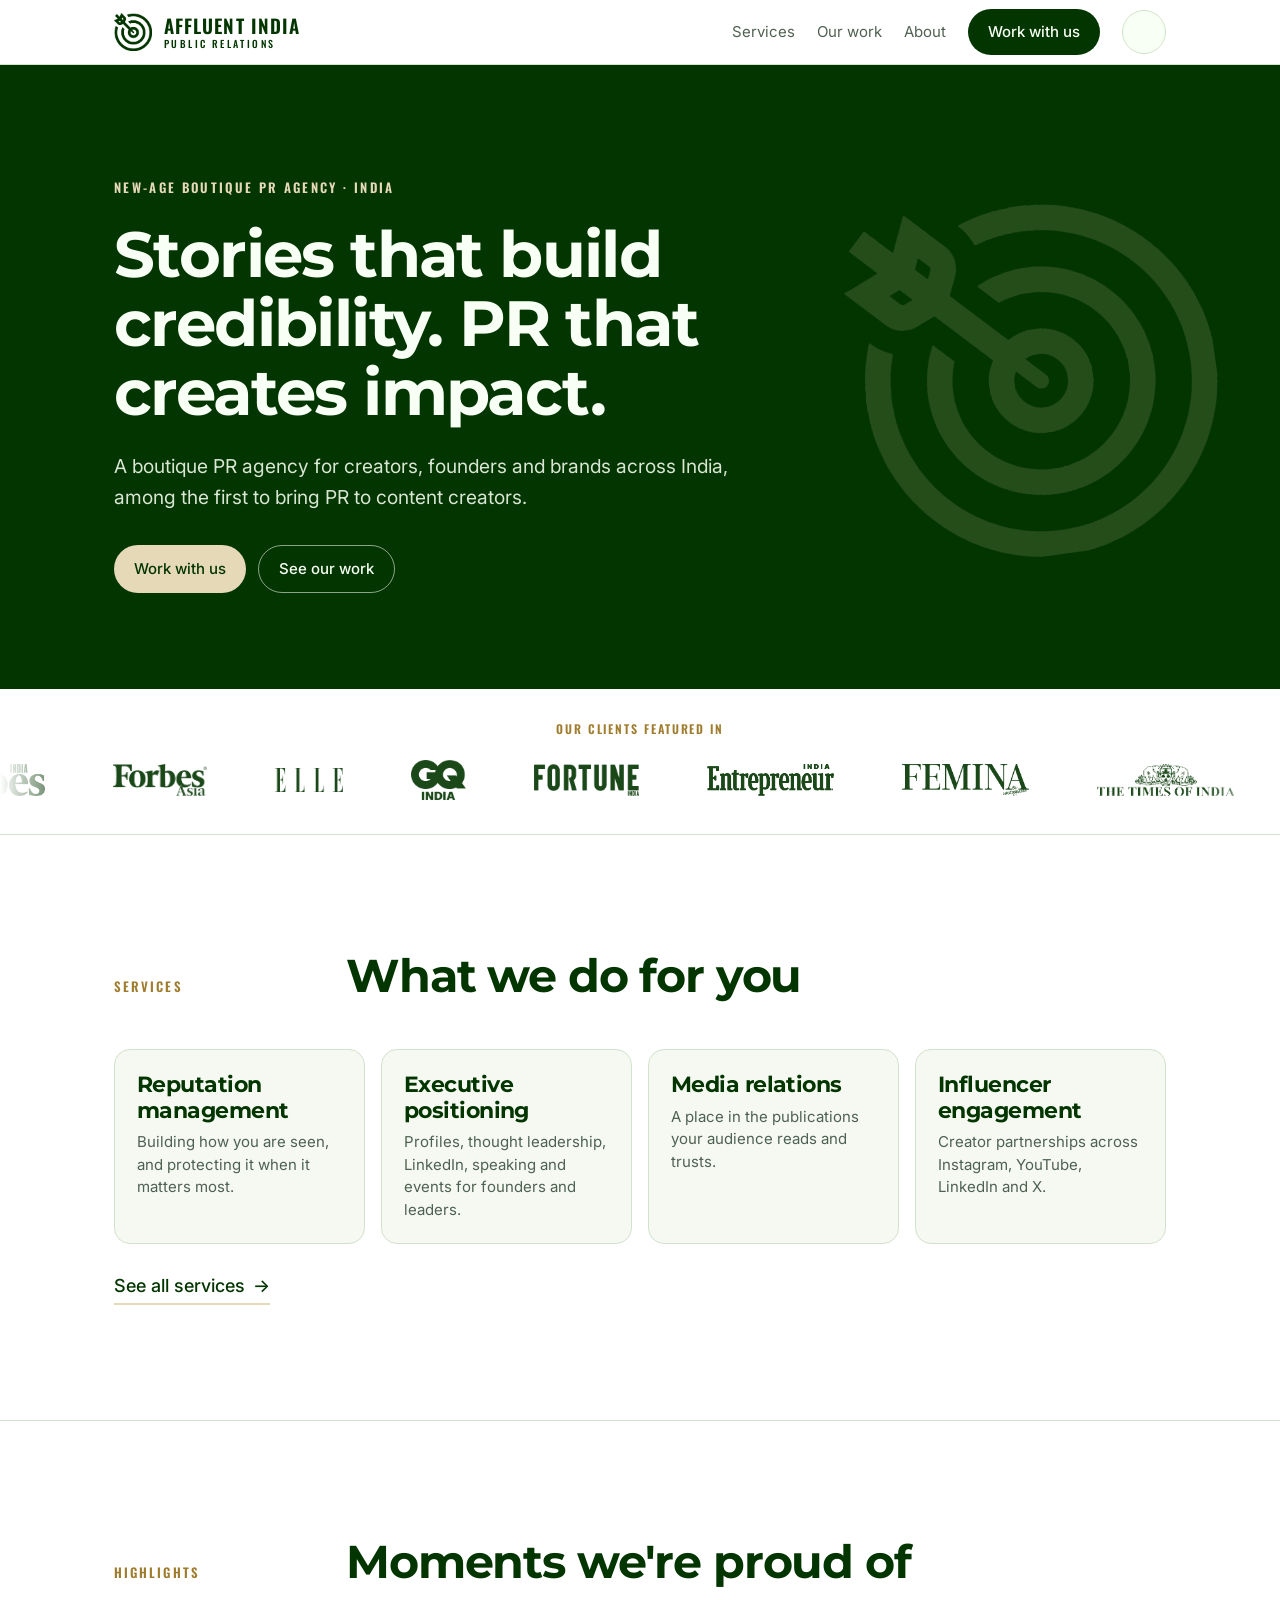
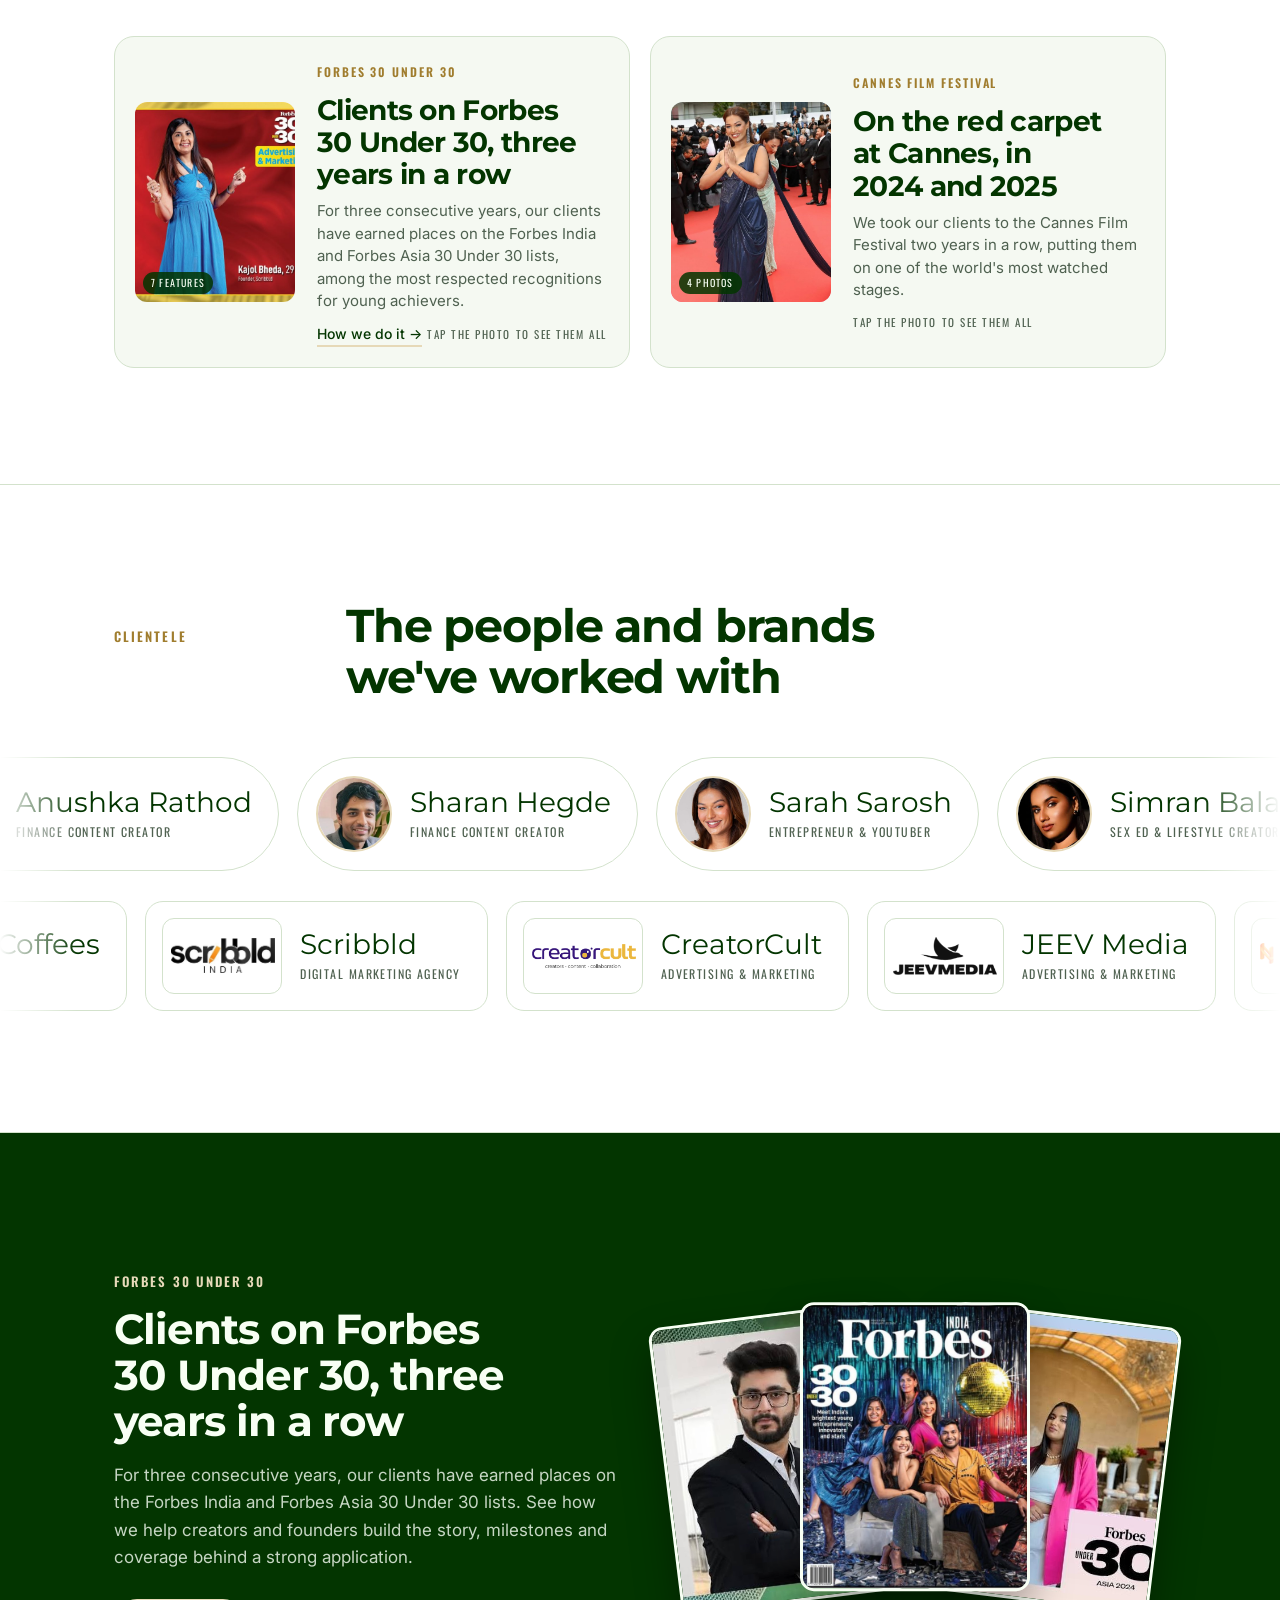
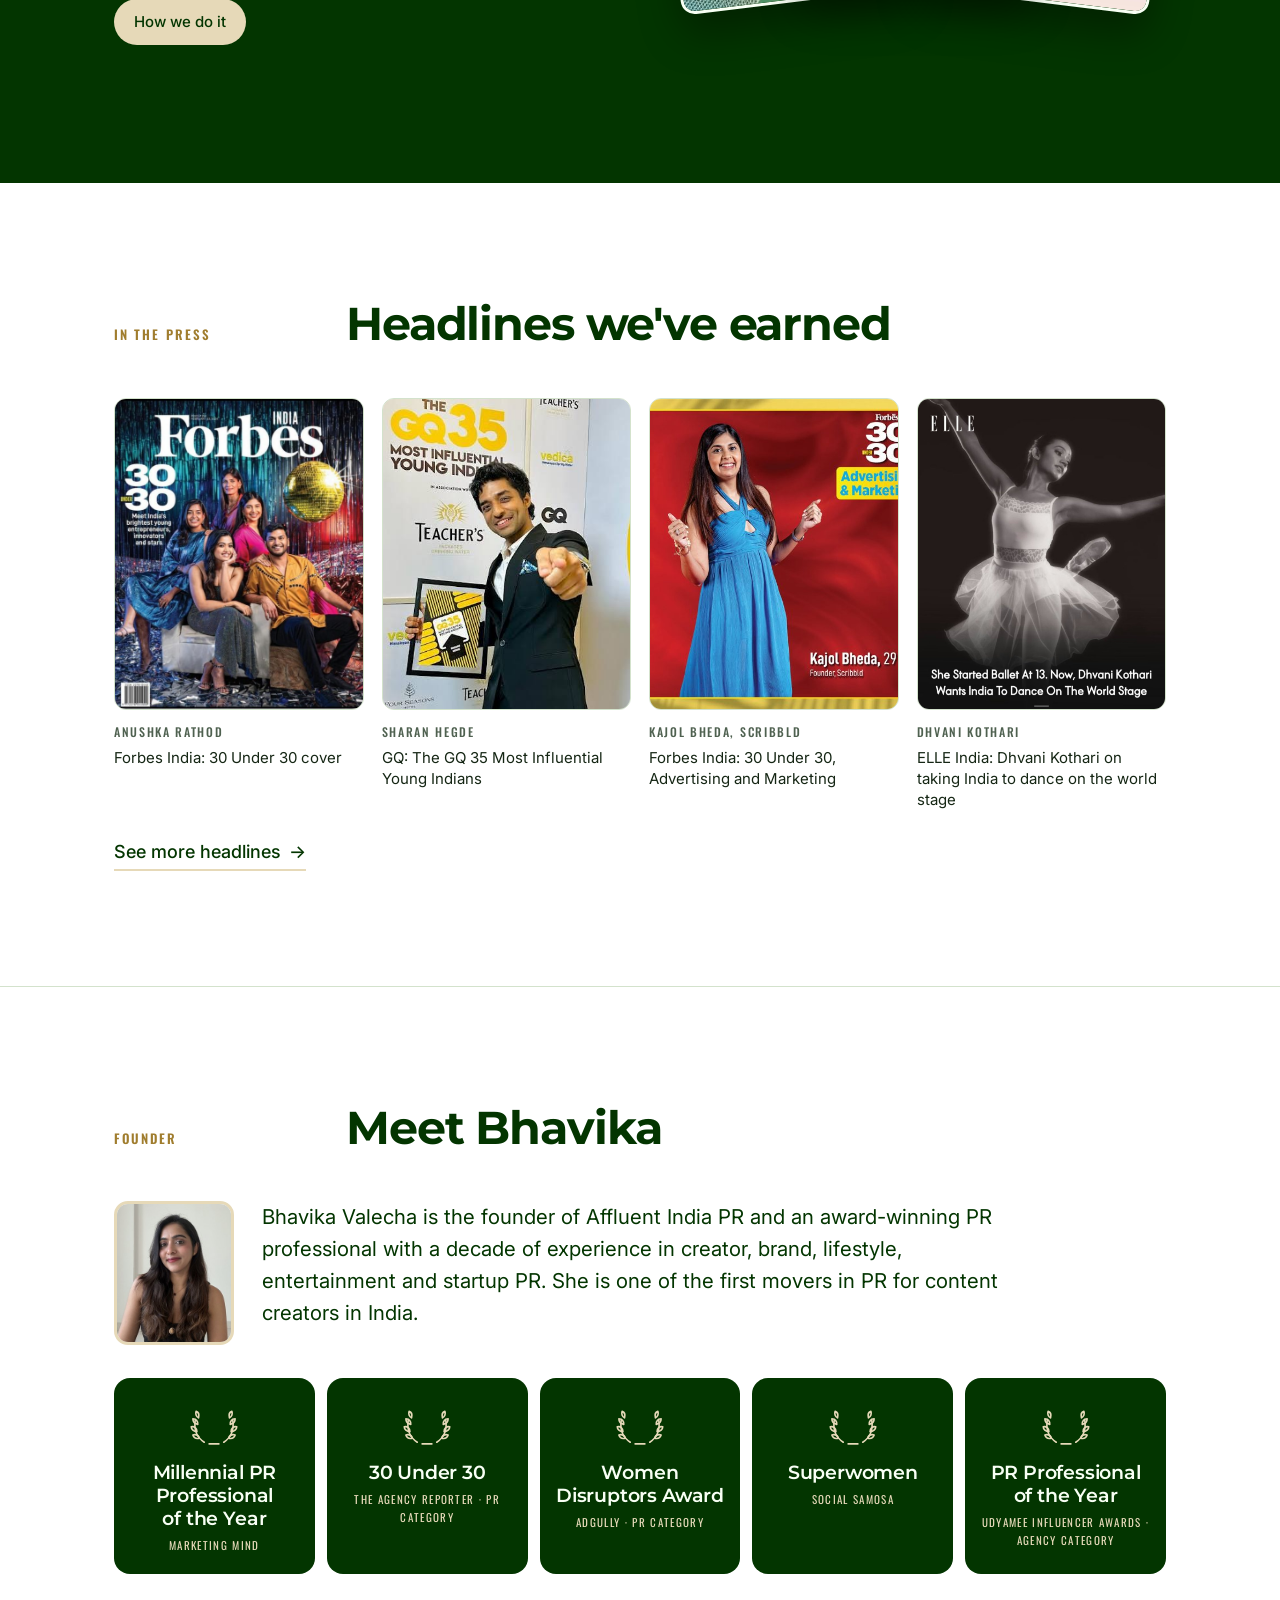
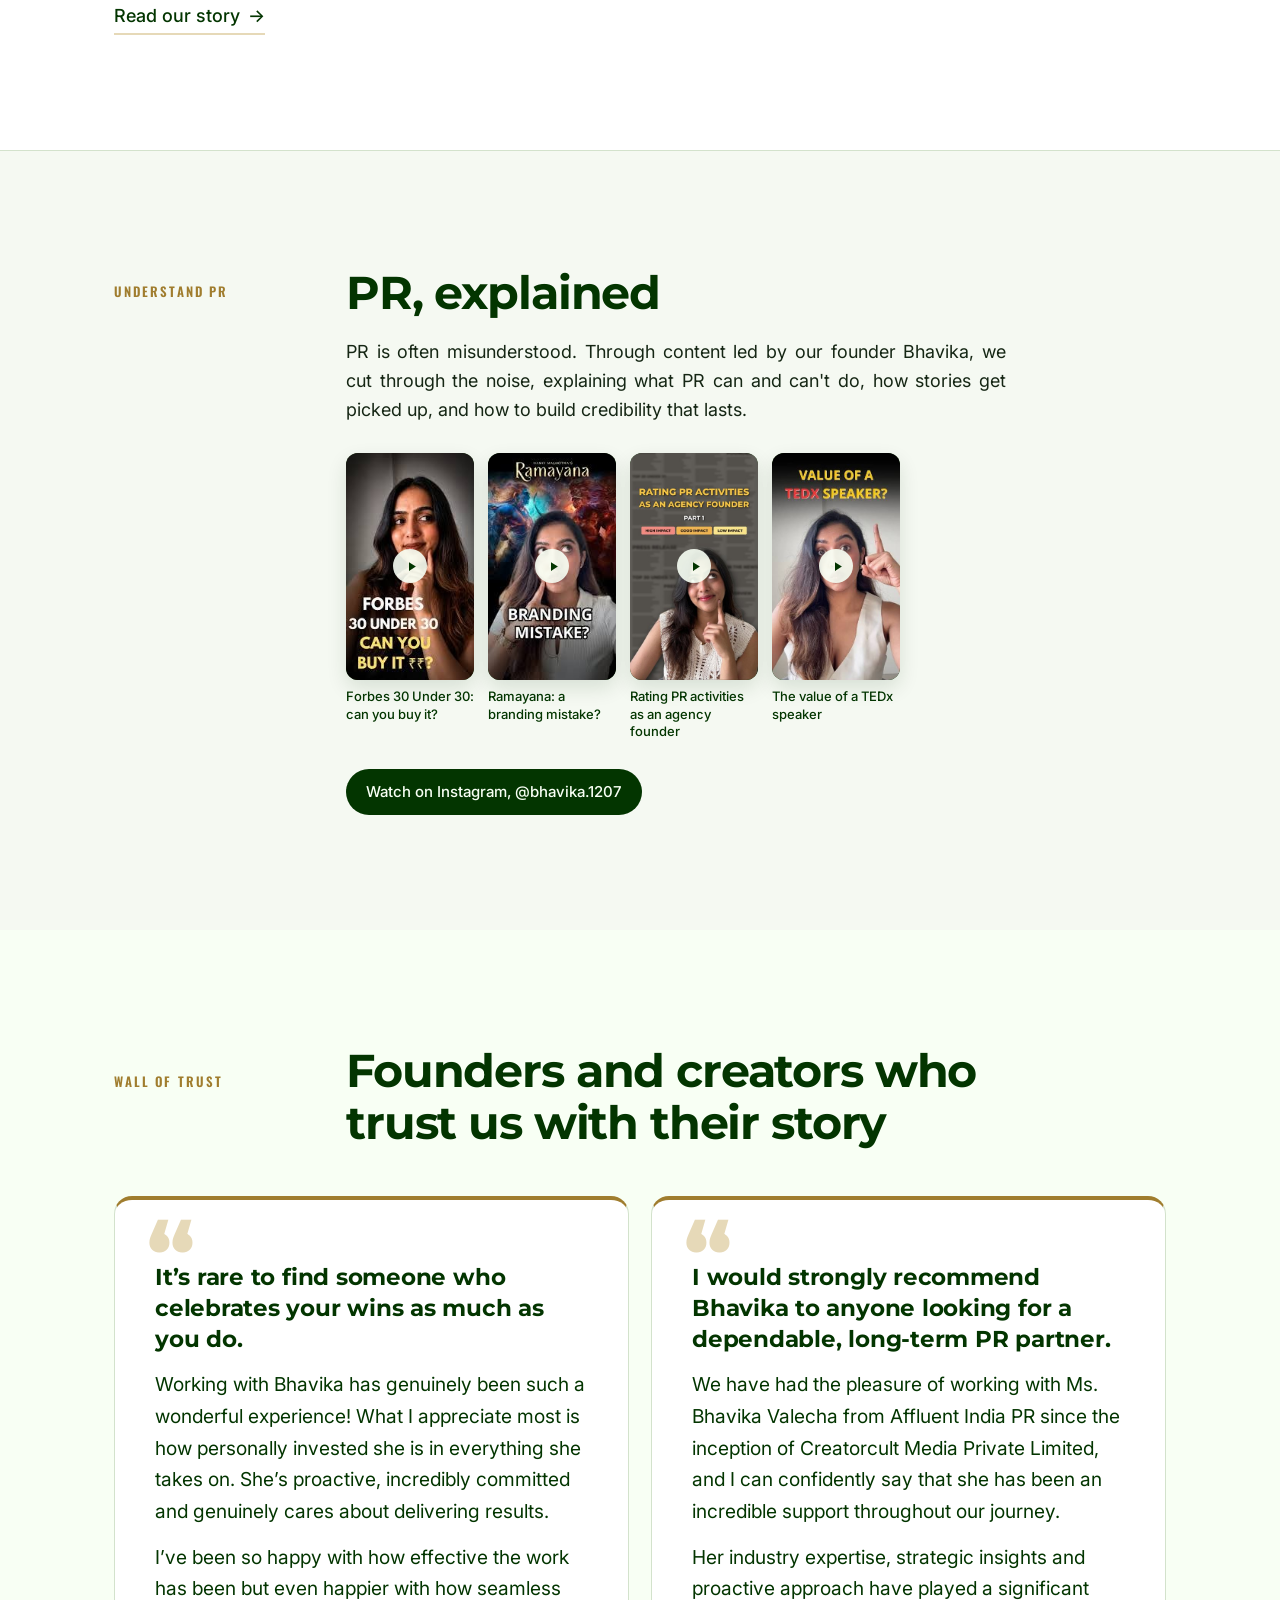
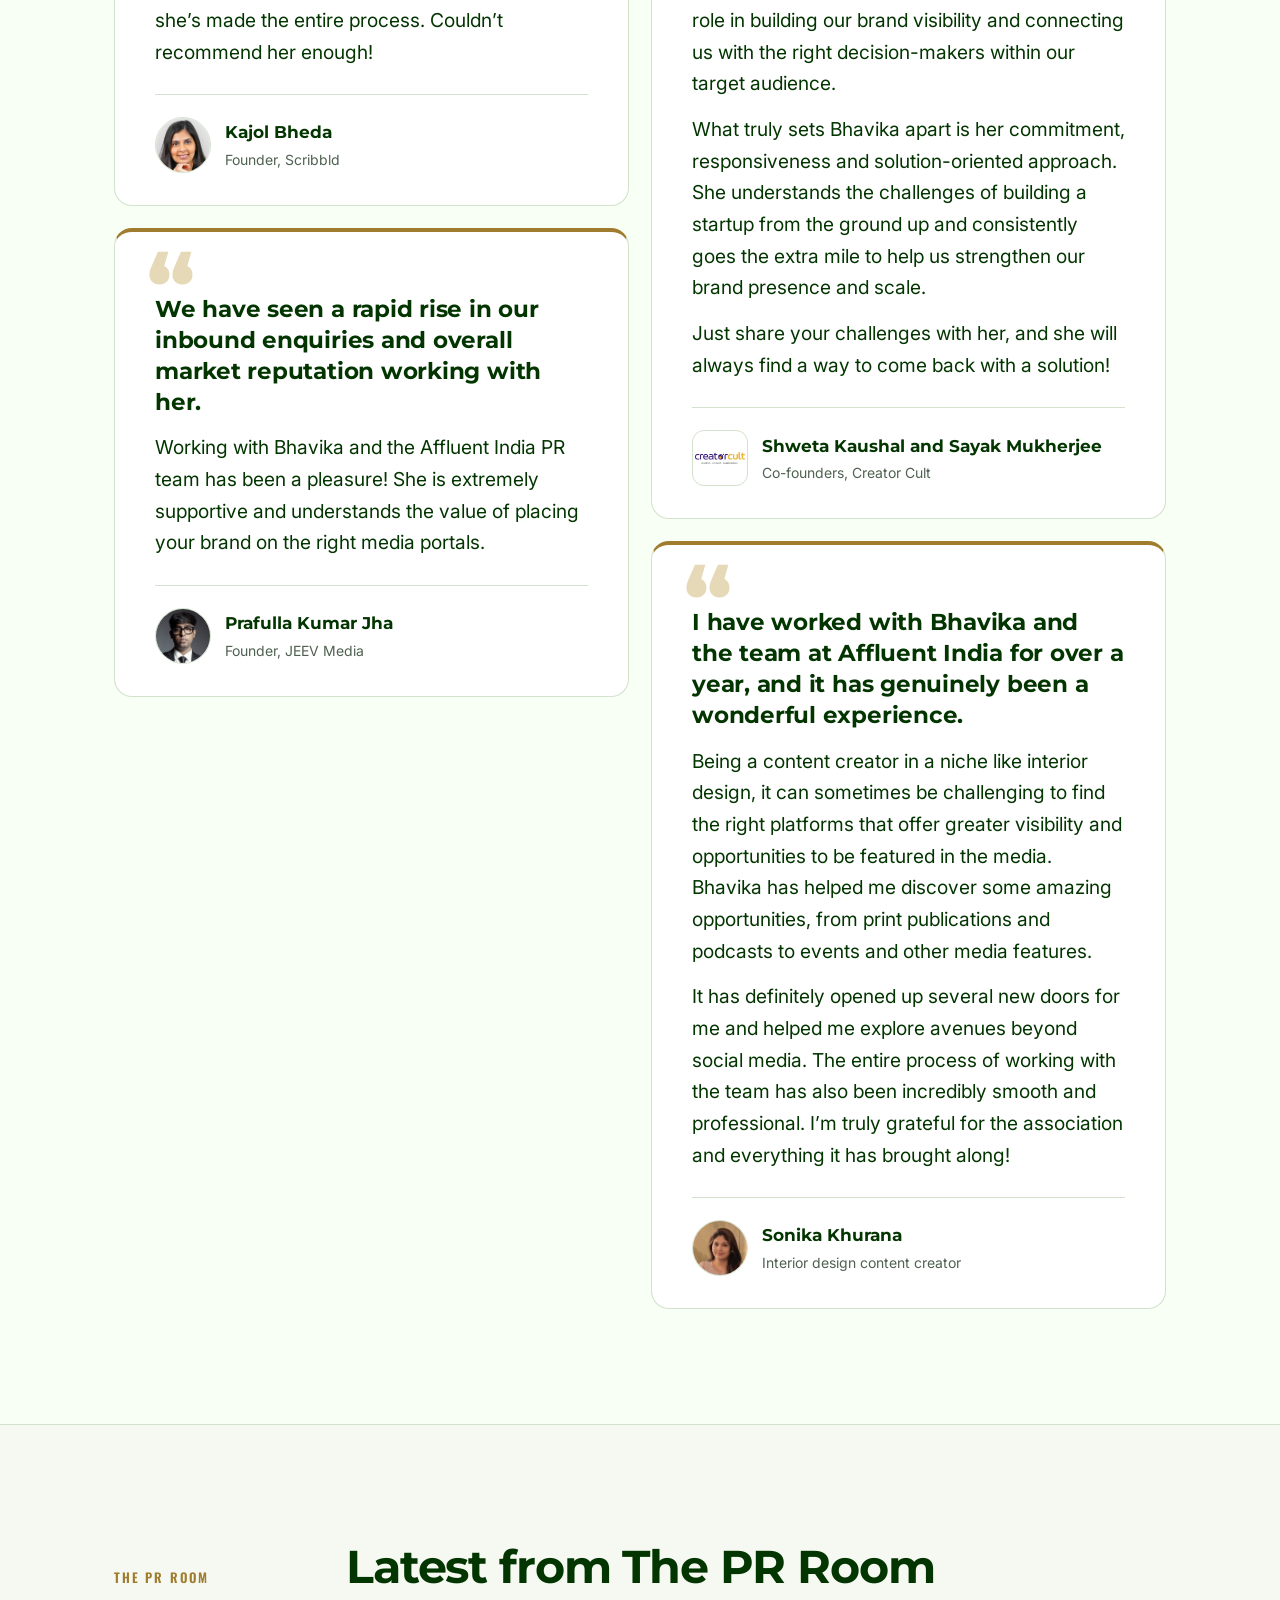
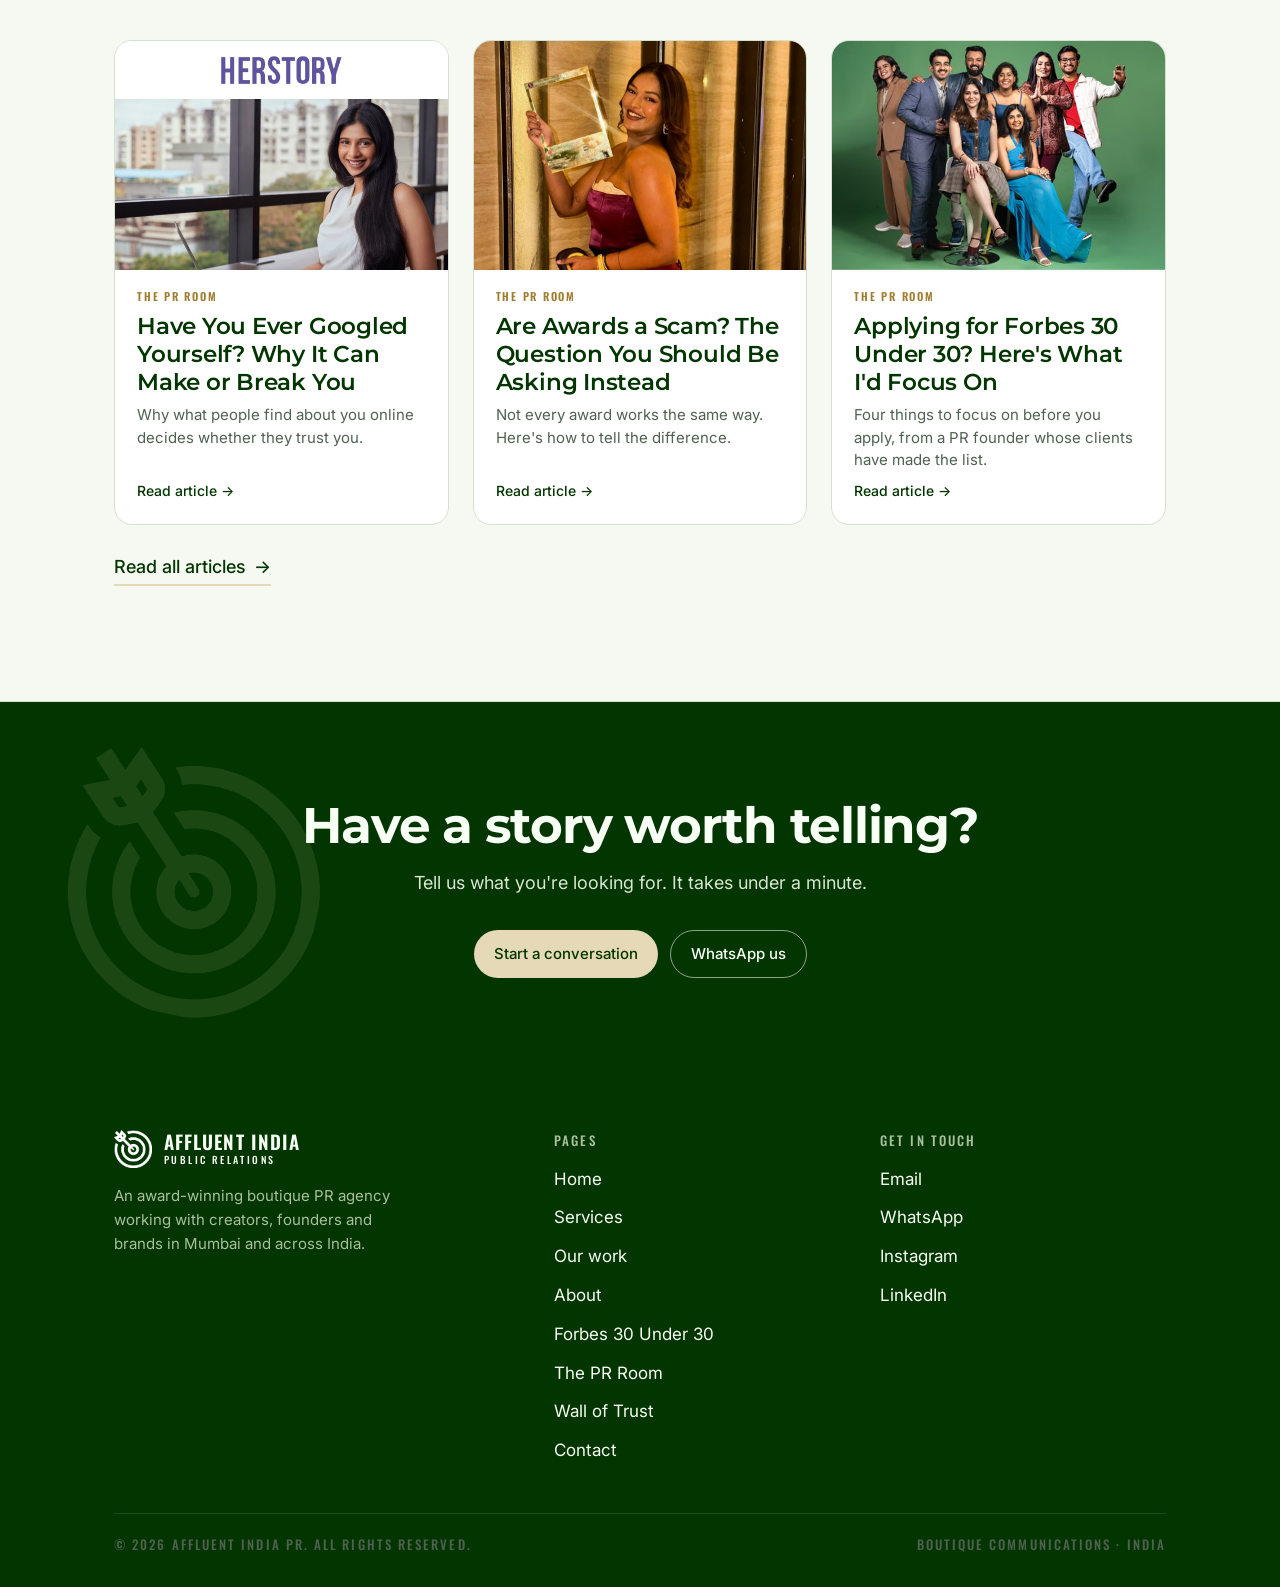
==== commit 00c7fceb: "Add files via upload" ====
--- a/index.html
+++ b/index.html
@@ -8,6 +8,12 @@
 <meta property="og:title" content="Affluent India PR | Award-Winning PR Agency for Creators, Founders &amp; Brands in India">
 <meta property="og:description" content="Award-winning boutique PR agency with clients on Forbes 30 Under 30 lists three years in a row, Cannes red carpets and coverage in ELLE, GQ and Forbes. PR for creators, founders and brands in Mumbai and across India.">
 <meta property="og:type" content="website">
+<meta property="og:url" content="https://affluentindiapr.com/">
+<meta property="og:image" content="https://affluentindiapr.com/share.jpg">
+<meta property="og:site_name" content="Affluent India PR">
+<meta name="twitter:card" content="summary_large_image">
+<meta property="og:image:width" content="1200">
+<meta property="og:image:height" content="630">
 <meta name="theme-color" content="#033500">
 <link rel="icon" type="image/png" href="mark.png">
 <script type="application/ld+json">
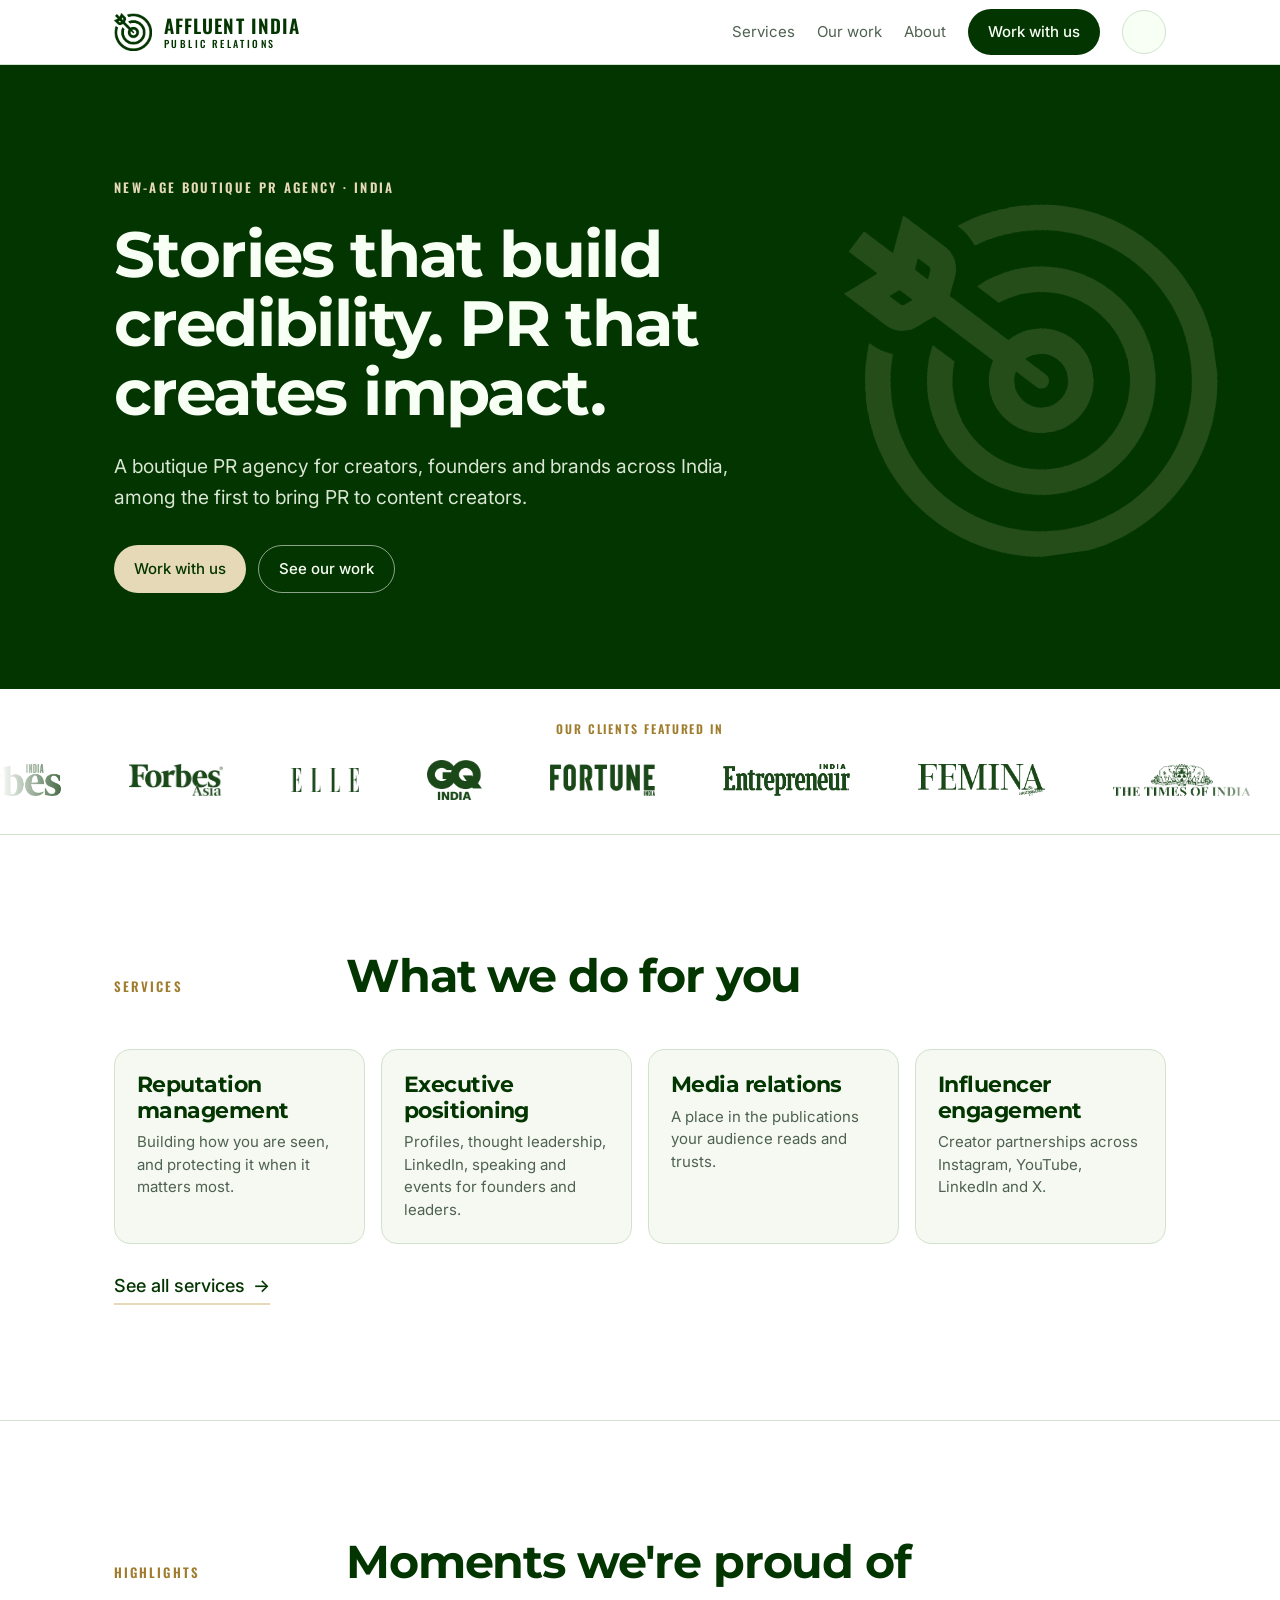
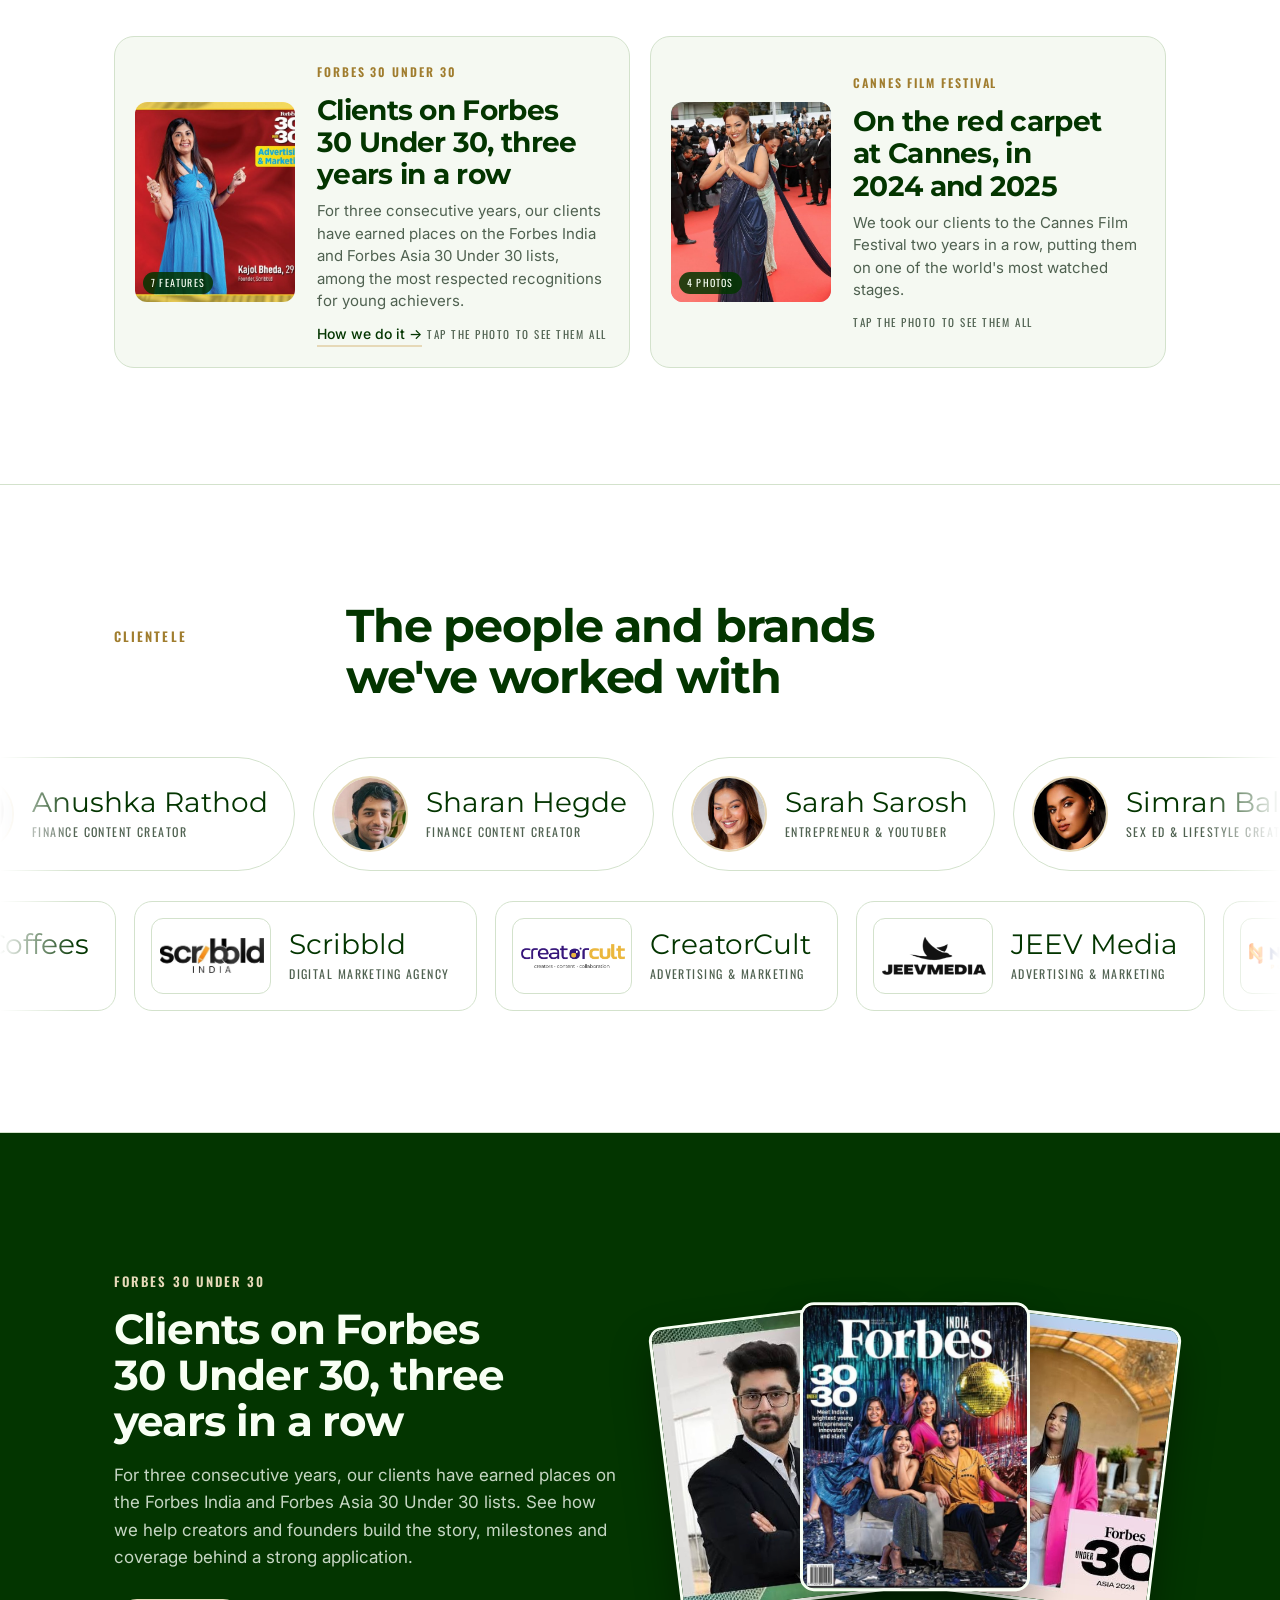
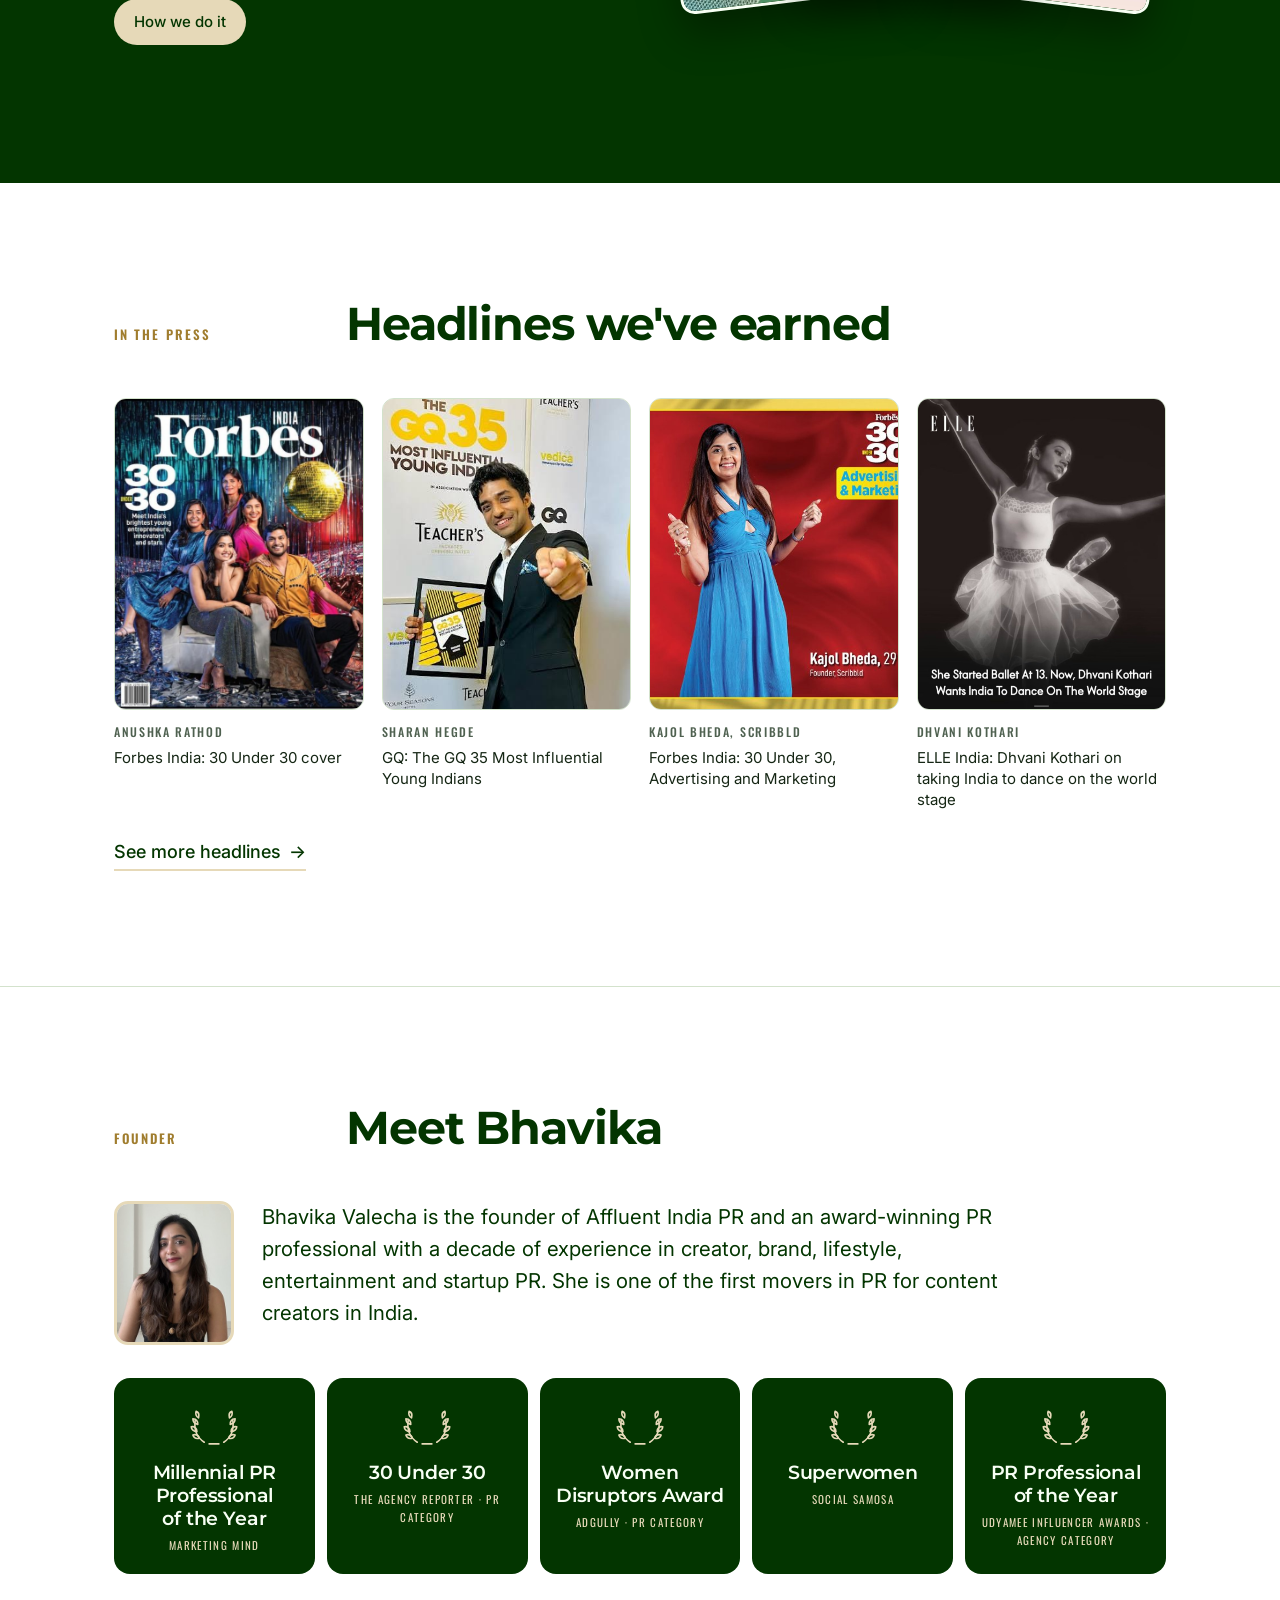
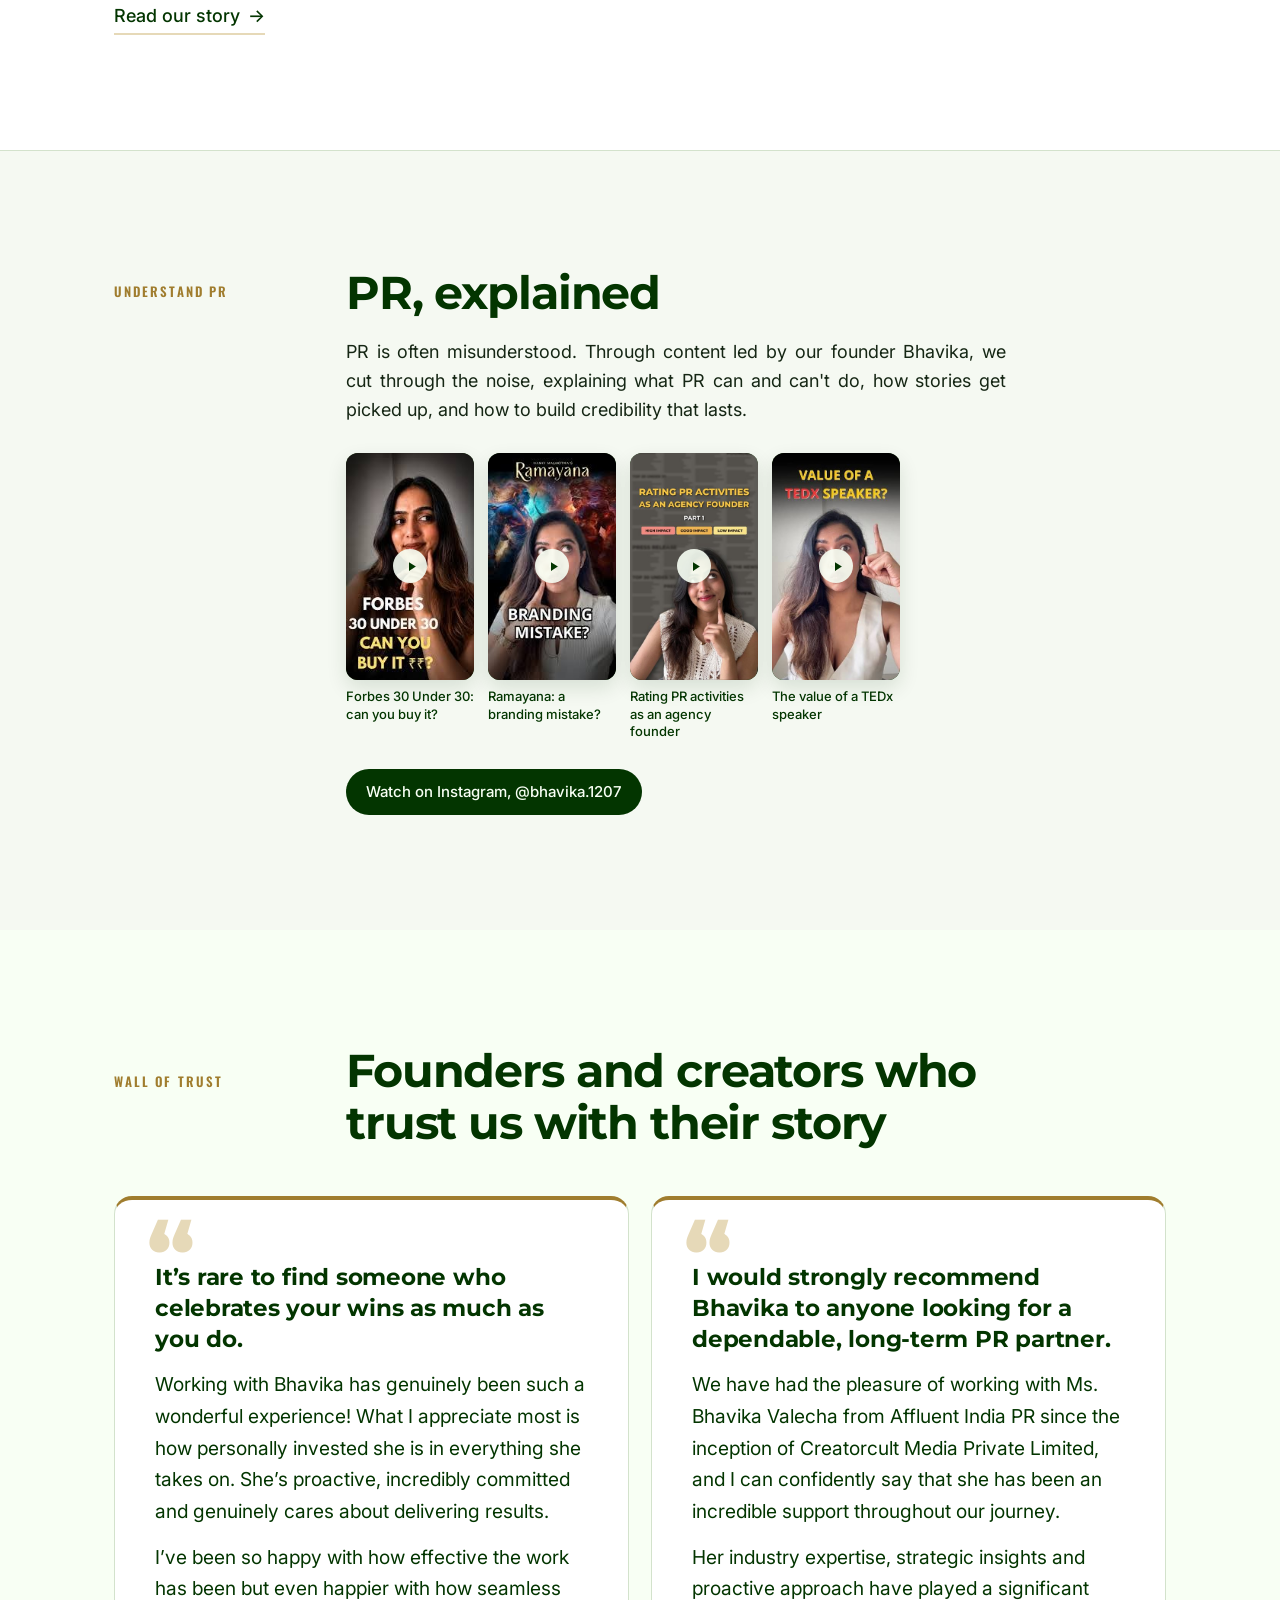
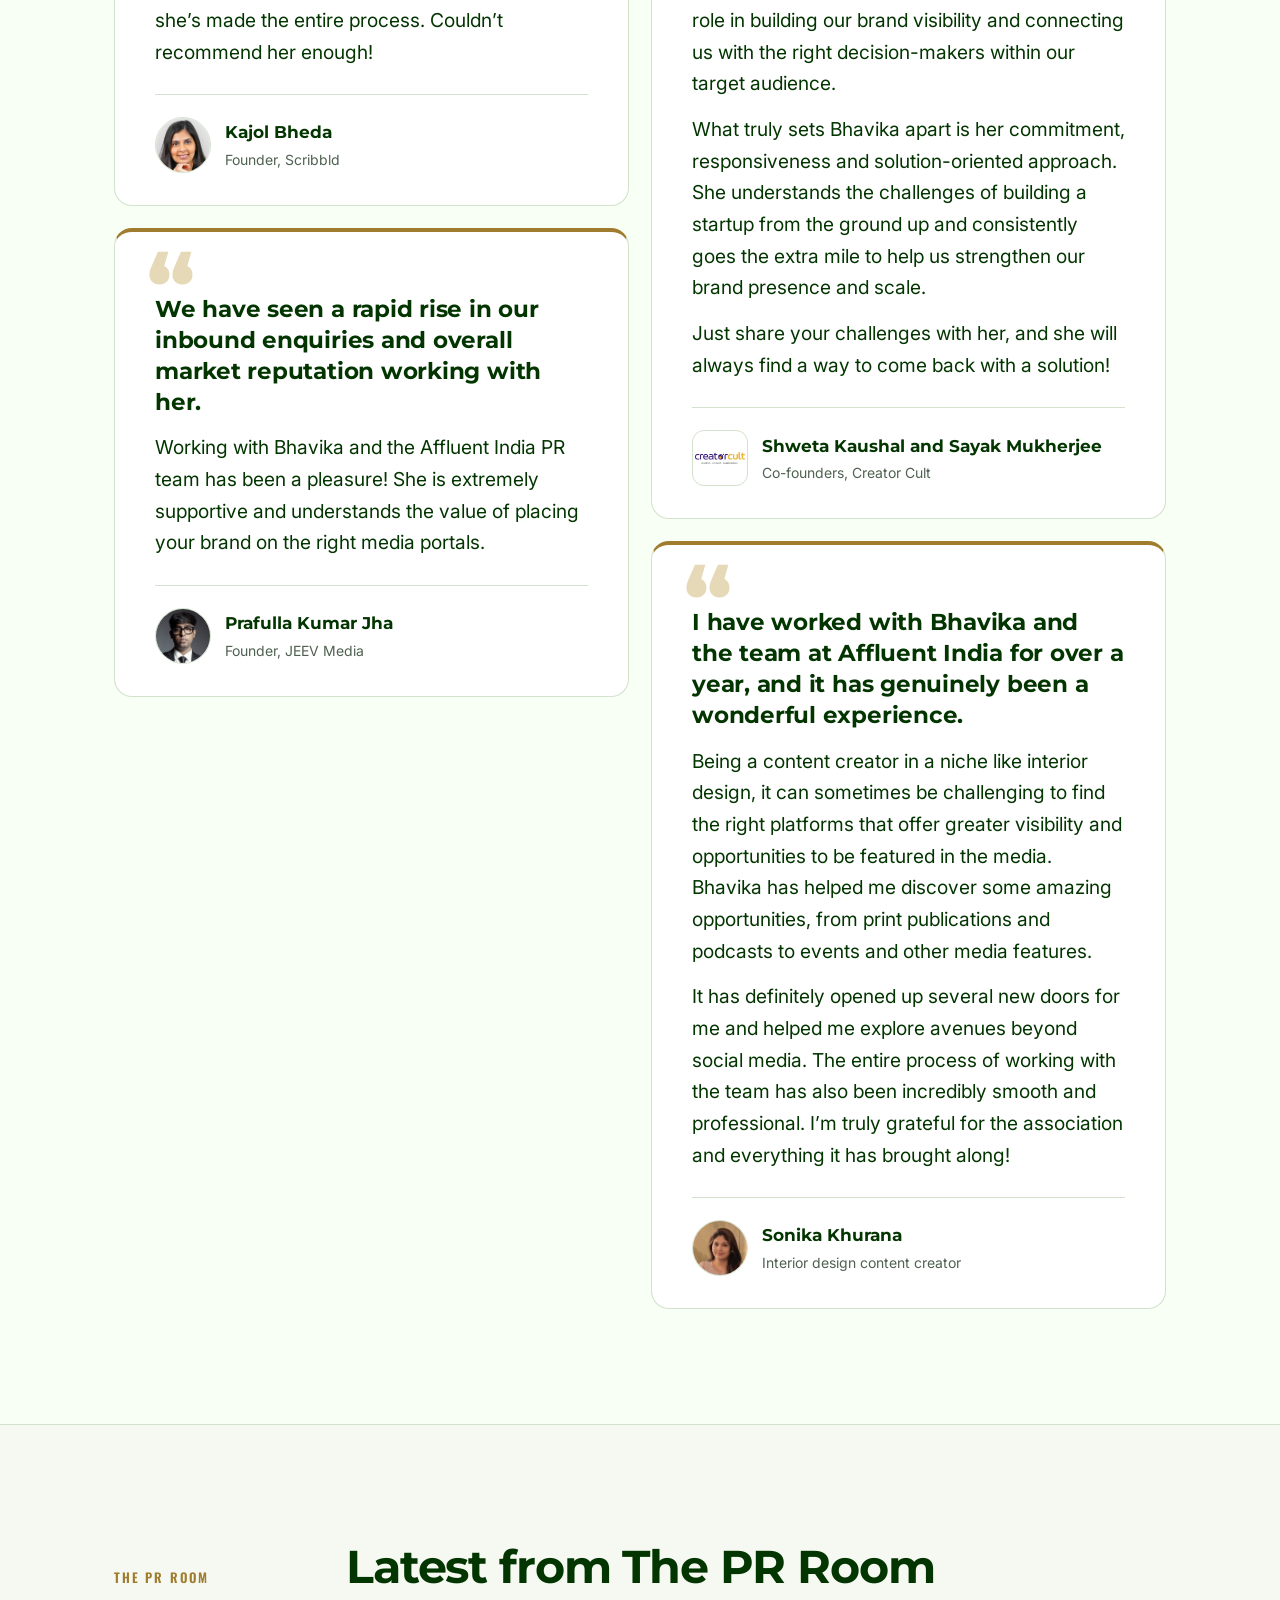
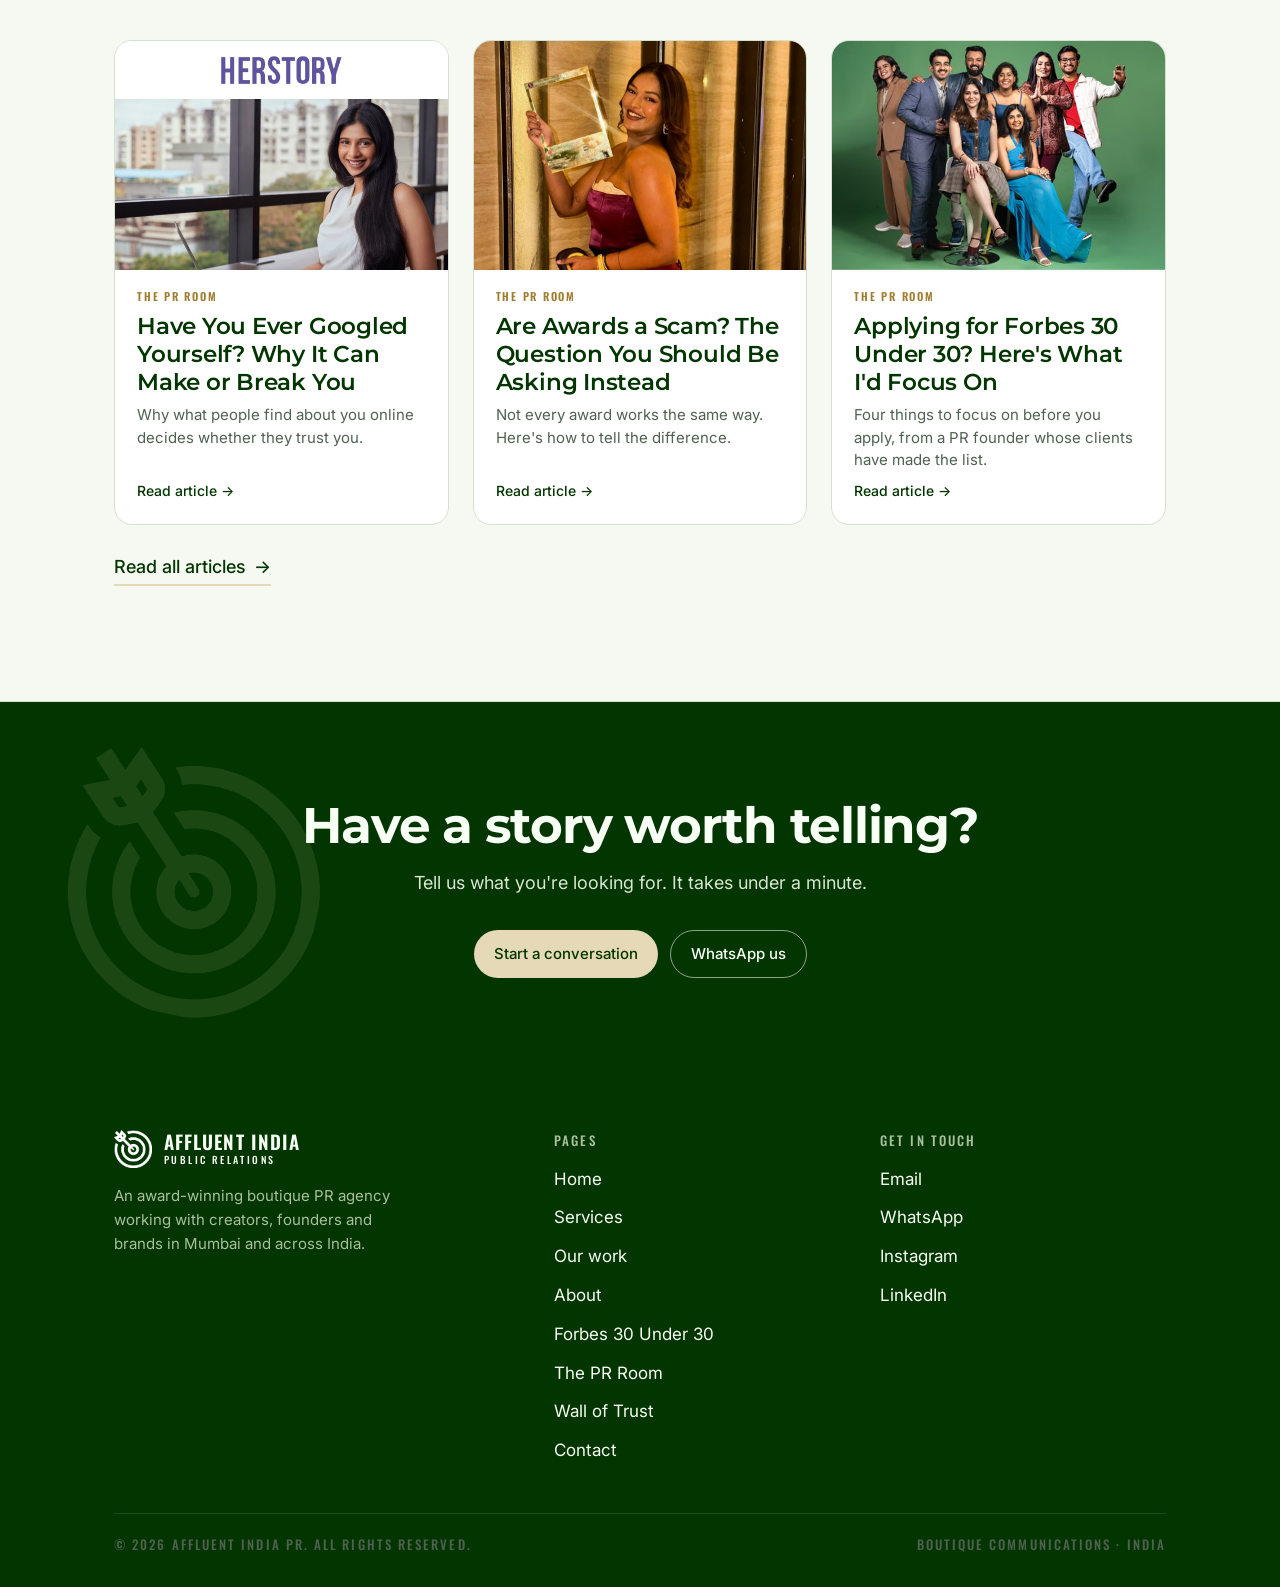
==== commit ad9d1475: "Add files via upload" ====
--- a/index.html
+++ b/index.html
@@ -1,6 +1,12 @@
 <!DOCTYPE html>
 <html lang="en">
 <head>
+<script async src="https://www.googletagmanager.com/gtm.js?id=GTM-53NDWTKK"></script>
+<script>
+  window.dataLayer = window.dataLayer || [];
+  function gtag(){dataLayer.push(arguments);}
+  gtag('js', new Date());
+</script>
 <meta charset="utf-8">
 <meta name="viewport" content="width=device-width, initial-scale=1">
 <title>Affluent India PR | Award-Winning PR Agency for Creators, Founders &amp; Brands in India</title>
